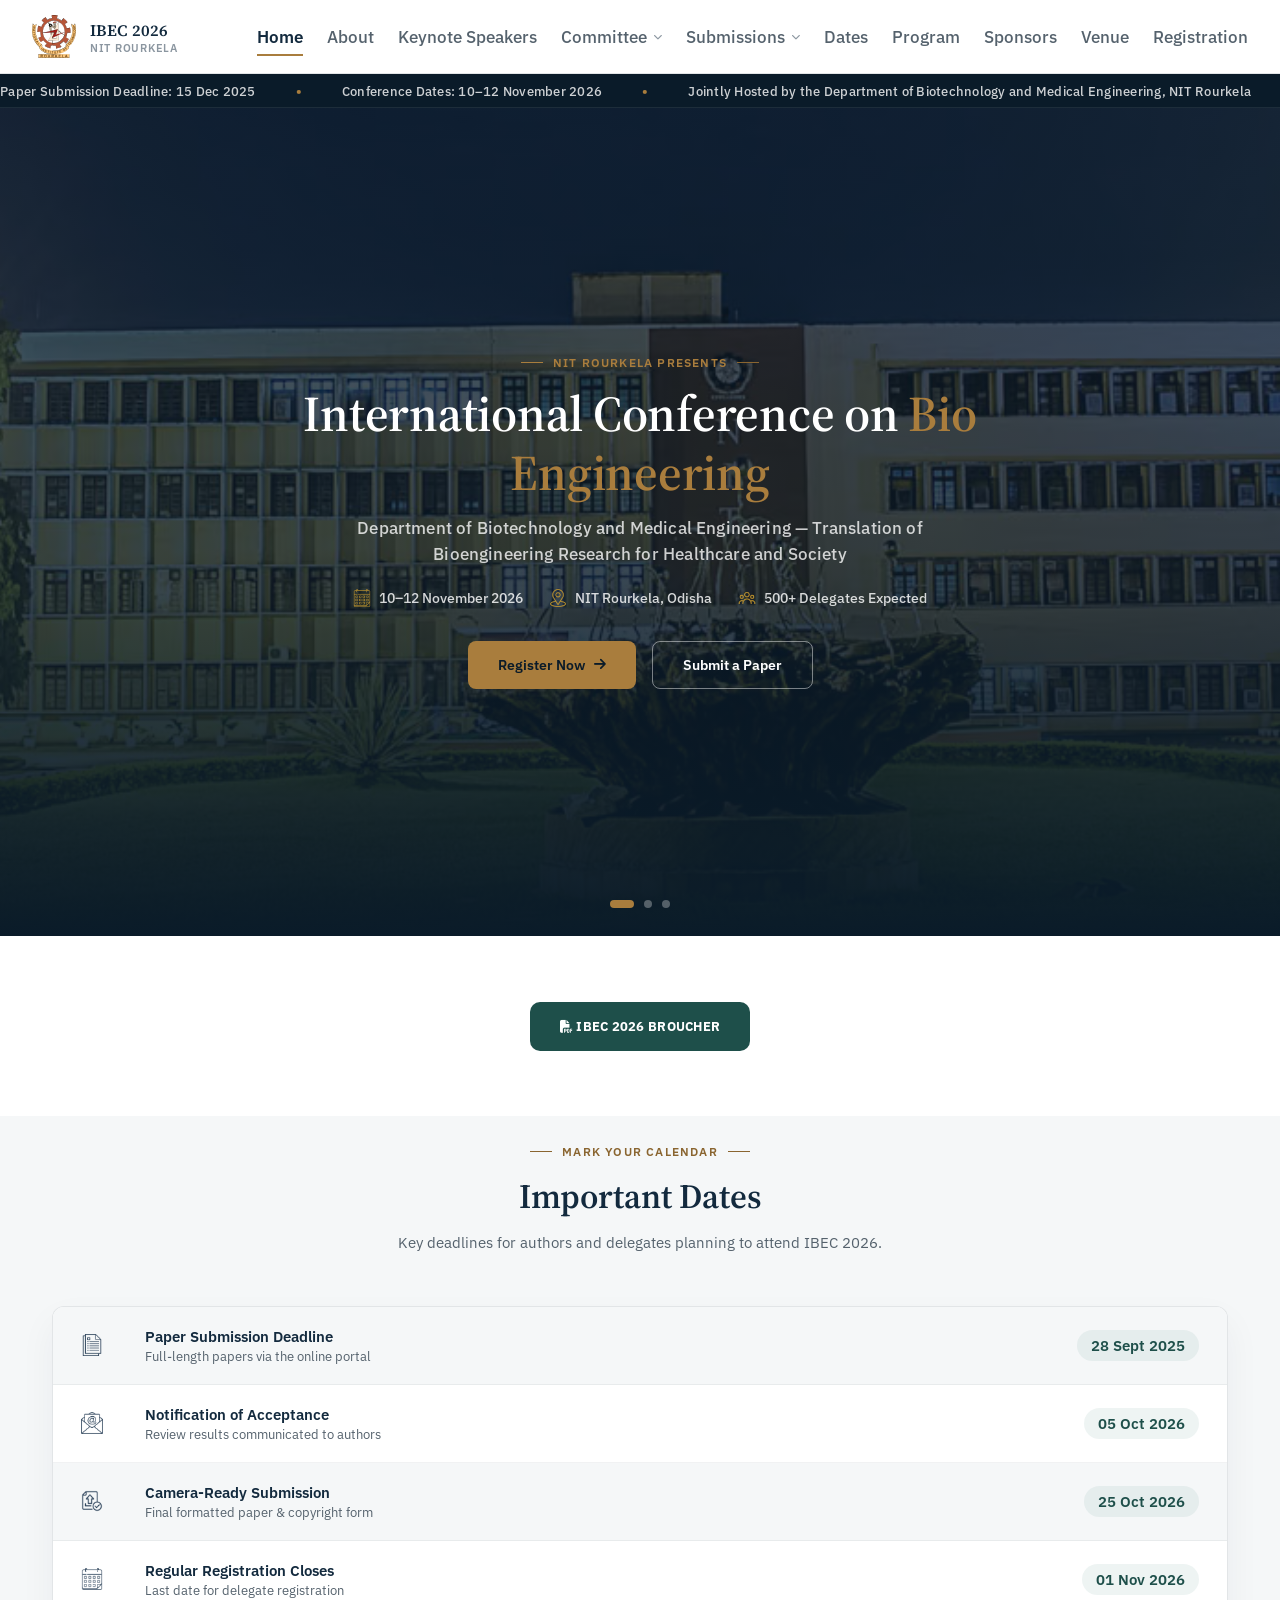
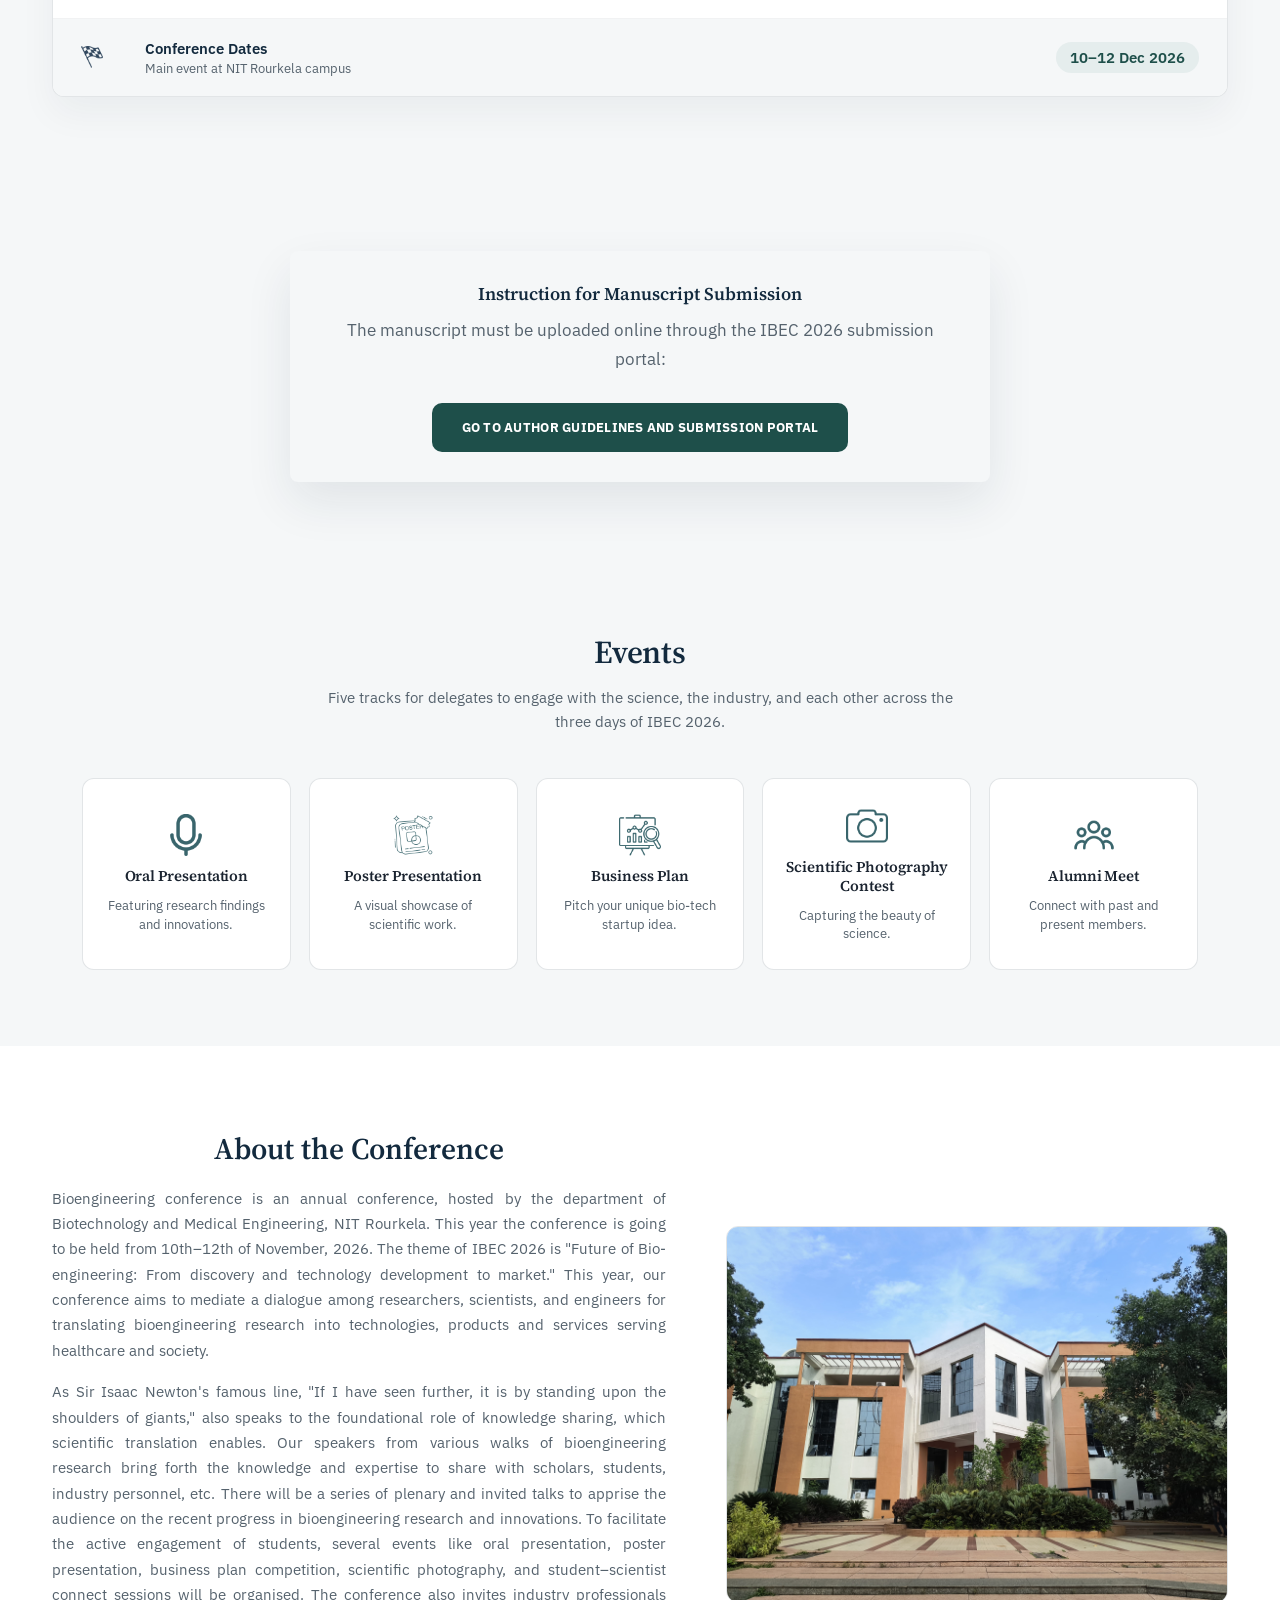
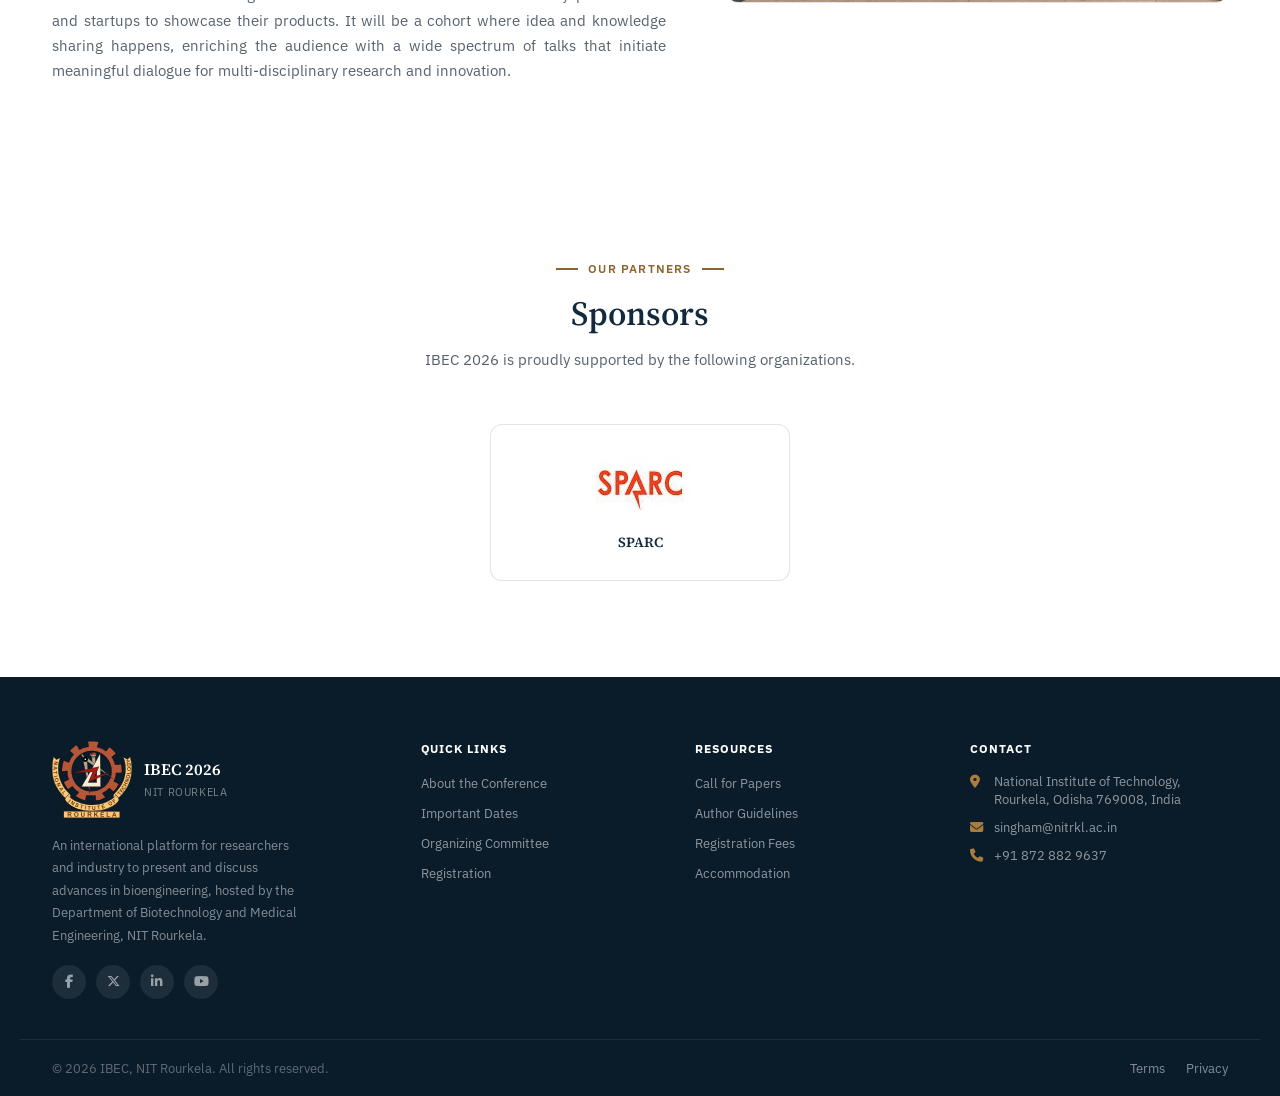
==== index.html @ c7976e74 "hello" ====
<!DOCTYPE html>
<html lang="en">
<head>
<meta charset="UTF-8">
<meta name="viewport" content="width=device-width, initial-scale=1.0">
<title>IBEC 2026 — International Conference on Bioengineering | NIT Rourkela</title>
<link rel="stylesheet" href="https://cdnjs.cloudflare.com/ajax/libs/font-awesome/6.5.1/css/all.min.css">
<link rel="preconnect" href="https://fonts.googleapis.com">
<link rel="preconnect" href="https://fonts.gstatic.com" crossorigin>
<link href="https://fonts.googleapis.com/css2?family=Source+Serif+4:wght@500;600;700&family=IBM+Plex+Sans:wght@400;500;600;700&display=swap" rel="stylesheet">
<link rel="stylesheet" href="style.css">
</head>
<body>

<!-- ============================================================
     HEADER
     ============================================================ -->
<header id="siteHeader">
  <div class="headerRow">
    <a href="#" class="brand">
      <span class="brand-logo">
        <img src="assets/logos/Logo.svg" alt="IBEC 2026">
      </span>
      <span class="brand-text"><b>IBEC 2026</b><span>NIT Rourkela</span></span>
    </a>
    <div class="headerActions">
      <button class="menuButton" id="menuButton" aria-label="Open menu"><i class="fa-solid fa-bars"></i></button>
    </div>
    <ul class="primaryNav">
      <li><a href="./" class="active">Home</a></li>
      <li><a href="about.html">About</a></li>
      <li><a href="keynotes.html">Keynote Speakers</a></li>
      <li class="hasDropdown">
        <a href="#">Committee <i class="fa-solid fa-chevron-down"></i></a>
        <ul class="dropdownMenu">
          <li><a href="comittee.html">Organizing Committee</a></li>
          <li><a href="advisorycommittee.html">Advisory Committee</a></li>
          <li><a href="internationalcommittee.html">International Committee</a></li>
        </ul>
      </li>
      <li class="hasDropdown">
        <a href="#">Submissions <i class="fa-solid fa-chevron-down"></i></a>
        <ul class="dropdownMenu">
          <li><a href="topicsandtracks.html">Call for Papers</a></li>
          <li><a href="author_guidlines.html">Author Guidelines</a></li> 
          <li><a href="registration.html">Submission Portal</a></li>
        </ul>
      </li>
      <li><a href="important_dates.html">Dates</a></li>
      <li><a href="program.html">Program</a></li>
      <li><a href="./#sponsors">Sponsors</a></li>
      <li><a href="venue.html">Venue</a></li>
      <li><a href="registration.html">Registration</a></li>
    </ul>
  </div>
</header>

<!-- ============================================================
     ANNOUNCEMENT TICKER
     ============================================================ -->
<div class="announceBar">
  <div class="announceTrack">
    <span>Paper Submission Deadline: 15 Dec 2025</span><span class="dot">•</span>
    <span>Conference Dates: 10–12 November 2026</span><span class="dot">•</span>
    <span>Jointly Hosted by the Department of Biotechnology and Medical Engineering, NIT Rourkela</span><span class="dot">•</span>
    <span>Paper Submission Deadline: 15 Dec 2025</span><span class="dot">•</span>
    <span>Conference Dates: 10–12 November 2026</span><span class="dot">•</span>
    <span>Jointly Hosted by the Department of Biotechnology and Medical Engineering, NIT Rourkela</span><span class="dot">•</span>
  </div>
</div>

<div class="mobileNav" id="mobileNav">
  <div class="mobileNavBody">
    <button class="closeMobile" id="closeMobile" aria-label="Close menu">✕</button>
    <ul>
      <li><a href="./">Home</a></li>
      <li><a href="about.html">About</a></li>
      <li><a href="keynotes.html">Keynote Speakers</a></li>
      <li class="hasSubmenu">
        <button class="mobileSubToggle">Committee <i class="fa-solid fa-chevron-down"></i></button>
        <ul class="mobileSubmenu">
          <li><a href="comittee.html">Organizing Committee</a></li>
          <li><a href="advisorycommittee.html">Advisory Committee</a></li>
          <li><a href="internationalcommittee.html">International Committee</a></li>
        </ul>
      </li>
      <li class="hasSubmenu">
        <button class="mobileSubToggle">Submissions <i class="fa-solid fa-chevron-down"></i></button>
        <ul class="mobileSubmenu">
          <li><a href="topicsandtracks.html">Call for Papers</a></li>
          <li><a href="author_guidlines.html">Author Guidelines</a></li>
          <li><a href="registration.html">Submission Portal</a></li>
        </ul>
      </li>
      <li><a href="important_dates.html">Dates</a></li>
      <li><a href="program.html">Program</a></li>
      <li><a href="./#sponsors">Sponsors</a></li>
      <li><a href="venue.html">Venue</a></li>
      <li><a href="registration.html">Registration</a></li>
    </ul>
    <a href="registration.html" class="mobileNavCta">Register Now</a>
  </div>
</div>
</div>

<!-- ============================================================
     HERO — carousel background
     ============================================================ -->
<section class="hero" id="home">
  <div class="heroSlides" id="heroSlides">
    <div class="heroSlide isActive" style="background-image:url('assets/banners/home_banner-0.avif')"></div>
    <div class="heroSlide" style="background-image:url('assets/banners/home_banner-2.jpg')"></div>
    <div class="heroSlide" style="background-image:url('assets/banners/home_banner-1.jpg')"></div>
  </div>

  <div class="heroInner">
    <span class="eyebrow">NIT Rourkela Presents</span>

    <h1>International Conference on <em>Bio Engineering</em></h1>
    <h2>Department of Biotechnology and Medical Engineering — Translation of Bioengineering Research for Healthcare and Society</h2>
    <div class="heroMeta">
      <span><img src="assets/icons/calender.png" alt="" class="hero_section_icons">10–12 November 2026</span>
      <span><img src="assets/icons/location.png" alt="" class="hero_section_icons">NIT Rourkela, Odisha</span>
      <span><img src="assets/icons/group.png" alt="" class="hero_section_icons">500+ Delegates Expected</span>
    </div>
    <div class="heroCtas">
      <a href="registration.html" class="heroBtn solid">Register Now <i class="fa-solid fa-arrow-right"></i></a>
      <a href="#dates" class="heroBtn outline">Submit a Paper</a>
    </div>
  </div>

  <div class="heroDots" id="heroDots">
    <button class="heroDot isActive" data-slide="0" aria-label="Slide 1"></button>
    <button class="heroDot" data-slide="1" aria-label="Slide 2"></button>
    <button class="heroDot" data-slide="2" aria-label="Slide 3"></button>
  </div>
</section>
<!-- ============================================================
    BROUCHER
============================================================ -->
<section class="download_drowcher_section">
    <div class="wrap" style="padding: 15px 25px;display: flex;justify-content: center;align-items: center;">
      <a href="assets/downloads/broucher.pdf" target="_blank" class="instructionBtn solid"><i class="fa-solid fa-file-pdf"></i> IBEC 2026 broucher </a>
    </div>

</section>

<!-- ============================================================
     IMPORTANT DATES
     ============================================================ -->
<section class="datesSection" id="dates">
  <div class="wrap">
    <div class="sectionHead">
      <span class="eyebrow" style="justify-content:center;">Mark Your Calendar</span>
      <h2>Important Dates</h2>
      <p>Key deadlines for authors and delegates planning to attend IBEC 2026.</p>
    </div>

    <div class="datesTable">
      <div class="dateRow">
        <img src="assets/icons/document.png" alt="" class="datesection_icons">
        <div class="milestone">Paper Submission Deadline<small>Full-length papers via the online portal</small></div>
        <div class="when">28 Sept 2025</div>
      </div>
      <div class="dateRow">
        <img src="assets/icons/email.png" alt="" class="datesection_icons">
        <div class="milestone">Notification of Acceptance<small>Review results communicated to authors</small></div>
        <div class="when">05 Oct 2026</div>
      </div>
      <div class="dateRow">
        <img src="assets/icons/submission.png" alt="" class="datesection_icons">
        <div class="milestone">Camera-Ready Submission<small>Final formatted paper &amp; copyright form</small></div>
        <div class="when">25 Oct 2026</div>
      </div>
      <div class="dateRow">
        <img src="assets/icons/calender.png" alt="" class="datesection_icons">
        <div class="milestone">Regular Registration Closes<small>Last date for delegate registration</small></div>
        <div class="when">01 Nov 2026</div>
      </div>
      <div class="dateRow">
        <img src="assets/icons/finish-flag.png" alt="" class="datesection_icons">
        <div class="milestone">Conference Dates<small>Main event at NIT Rourkela campus</small></div>
        <div class="when">10–12 Dec 2026</div>
      </div>
    </div>
  </div>
</section>

<!-- ========================
        INSTRUCTIONS
  ======================== -->
<section class="instructionSection">
  <div class="instructionCard">
    <h3>Instruction for Manuscript Submission</h3>
    <p>The manuscript must be uploaded online through the IBEC 2026 submission portal:</p>
    <a href="#" class="instructionBtn">Go to Author Guidelines and Submission Portal</a>
  </div>
</section>




<!-- ========================
        EVENTS
  ======================== -->
<section class="validated" id="events">
  <div class="wrap_support">
    <div class="section-head">
      <h2>Events</h2>
      <p>Five tracks for delegates to engage with the science, the industry, and each other across the three days of IBEC 2026.</p>
    </div>

    <div class="logo-row">
        <div class="logo-box">
            <img src="assets/icons/music.png" alt="">
            <h3>Oral Presentation</h3>
            <p>Featuring research findings and innovations.</p>
        </div>
        <div class="logo-box">
            <img src="assets/icons/poster-design.png" alt="">
            <h3>Poster Presentation</h3>
            <p>A visual showcase of scientific work.</p>
        </div>
        <div class="logo-box">
            <img src="assets/icons/analysis.png" alt="">
            <h3>Business Plan</h3>
            <p>Pitch your unique bio-tech startup idea.</p>
        </div>
        <div class="logo-box">
            <img src="assets/icons/camera.png" alt="">
            <h3>Scientific Photography Contest</h3>
            <p>Capturing the beauty of science.</p>
        </div>
        <div class="logo-box">
            <img src="assets/icons/group.png" alt="">
            <h3>Alumni Meet</h3>
            <p>Connect with past and present members.</p>
        </div>
    </div>
  </div>
</section>


<!-- ============================================================
     ABOUT
     ============================================================ -->
<section class="aboutSection">

    <div class="wrap aboutGrid">
        <div class="aboutText">
      <h2 style="text-align: center;">About the Conference</h2>
        <p>Bioengineering conference is an annual conference, hosted by the department of
            Biotechnology and Medical Engineering, NIT Rourkela. This year the conference is going
            to be held from 10th–12th of November, 2026. The theme of IBEC 2026 is "Future of Bio-engineering: From discovery and technology development to market." This year, our conference
            aims to mediate a dialogue among researchers, scientists, and engineers for translating
            bioengineering research into technologies, products and services serving healthcare
            and society.</p>
        <p>
            As Sir Isaac Newton's famous line, "If I have seen further, it is by standing upon
            the shoulders of giants," also speaks to the foundational role of knowledge sharing,
            which scientific translation enables. Our speakers from various walks of bioengineering
            research bring forth the knowledge and expertise to share with scholars, students, industry
            personnel, etc. There will be a series of plenary and invited talks to apprise the audience on the recent
            progress in bioengineering research and innovations. To facilitate the active engagement of students,
            several events like oral presentation, poster presentation, business plan competition,
            scientific photography, and student–scientist connect sessions will be organised. The conference also invites
             industry professionals and startups to showcase their products. It will be a cohort where idea and knowledge
              sharing happens, enriching the audience with a wide spectrum of talks that initiate meaningful dialogue for
              multi-disciplinary research and innovation.
        </p>
    </div>
        <img src="assets/banners/about-2.jpg" alt="">
    </div>

    
</section>

<!-- ============================================================
     SPONSORS
     ============================================================ -->

<section class="sponsorsSection" id="sponsors">
  <div class="wrap">
    <div class="sectionHead">
      <span class="eyebrow" style="justify-content:center;">Our Partners</span>
      <h2>Sponsors</h2>
      <p>IBEC 2026 is proudly supported by the following organizations.</p>
    </div>

    <div class="sponsorsGrid">
      <div class="sponsorCard">
        <div class="sponsorLogo"><img src="assets/icons/sponsor.jpg" alt="Sponsor 1"></div>
        <b>SPARC</b>
      </div>
    </div>
  </div>
</section>



<!-- ============================================================
     TEAM — speakers
     ============================================================ -->
<!-- <section class="teamSection" id="committee">
  <div class="wrap">
    <div class="sectionHead">
      <h2>Speakers</h2>
      <p>Plenary Speakers</p>
    </div>

    <div class="patronGrid">
      <div class="support-card">
        <div class="support-photo">
          <img src="assets/speakers/Kaushik.jpg" alt="Prof. Kaushik Chatterjee">
        </div>
        <h3>Prof. Kaushik Chatterjee</h3>
        <p>IISc Bangalore</p>
      </div>
      <div class="support-card">
        <div class="support-photo">
          <img src="assets/speakers/JKT_2.jpg" alt="Prof. Jitendra Thakur">
        </div>
         <h3>Prof. Jitendra Thakur</h3>
        <p>ICGEB New Delhi</p>
      </div>
    </div>

    <h2 style="padding: 30px 0px;text-align: center;font-family: var(--font-display);font-weight:600;font-size:28px;color:var(--navy);">Invited Speakers</h2>
    <div class="convenerGrid">
      <div class="convenerCard">
        <img class="photo" src="assets/speakers/Rodriguez.jpeg" alt="Prof Rodriguez Manzano">
        <b>Prof Rodriguez Manzano</b>
        <div class="role">Imperial College, London</div>
      </div>
      <div class="convenerCard">
        <img class="photo" src="assets/speakers/Prashant.jpeg" alt="Prof. Prashant Agarwal">
        <b>Prof. Prashant Agarwal</b>
        <div class="role">Northumbria University, UK</div>
      </div>
      <div class="convenerCard">
        <img class="photo" src="assets/speakers/simonCork.webp" alt="Prof Simon C Cork">
        <b>Prof Simon C Cork</b>
        <div class="role">Organizing Secretary</div>
      </div>
      <div class="convenerCard">
        <img class="photo" src="assets/speakers/Sriparna.jpeg" alt="Prof Sriparna Chatterjee">
        <b>Prof Sriparna Chatterjee</b>
        <div class="role">IMMT, Bhubaneswar</div>
      </div>
      <div class="convenerCard">
        <img class="photo" src="assets/speakers/abhilash.webp" alt="Prof. Abhilash Patel">
        <b>Prof. Abhilash Patel</b>
        <div class="role">IIT Kanpur</div>
      </div>
      <div class="convenerCard">
        <img class="photo" src="assets/speakers/rizvi.jpg" alt="Prof. Suhail Rizvi">
        <b>Prof. Suhail Rizvi</b>
        <div class="role">Organizing Secretary</div>
      </div>
      <div class="convenerCard">
        <img class="photo" src="assets/speakers/chainmaya.jpeg" alt="Prof. Chinmay Mahapatra">
        <b>Prof. Chinmay Mahapatra</b>
        <div class="role">NIT Raipur</div>
      </div>
      <div class="convenerCard">
        <img class="photo" src="assets/speakers/AvinashEranki.jpg" alt="Prof. Avinash Eranki">
        <b>Prof. Avinash Eranki</b>
        <div class="role">IIT Hyderabad</div>
      </div>
      <div class="convenerCard">
        <img class="photo" src="assets/speakers/Kaushik.jpeg" alt="Prof. Indresh Yadav">
        <b>Prof. Indresh Yadav</b>
        <div class="role">IIT Bhubaneswar</div>
      </div>
    </div>
  </div>
</section> -->

<!-- ============================================================
     FOOTER
     ============================================================ -->
<footer id="contact">
  <div class="footerTop">

    <div class="footerCol">
      <div class="footerBrand">
        <img src="assets/logos/Logo.svg" alt="NIT Rourkela Logo" style="width: 80px;">
        <div><b>IBEC 2026</b><span>NIT Rourkela</span></div>
      </div>
      <p>An international platform for researchers and industry to present and discuss advances in bioengineering, hosted by the Department of Biotechnology and Medical Engineering, NIT Rourkela.</p>
      <div class="footerSocials">
        <a href="#" aria-label="Facebook"><i class="fa-brands fa-facebook-f"></i></a>
        <a href="#" aria-label="Twitter"><i class="fa-brands fa-x-twitter"></i></a>
        <a href="#" aria-label="LinkedIn"><i class="fa-brands fa-linkedin-in"></i></a>
        <a href="#" aria-label="YouTube"><i class="fa-brands fa-youtube"></i></a>
      </div>
    </div>

    <div class="footerCol">
      <h4>Quick Links</h4>
      <ul>
        <li><a href="about.html">About the Conference</a></li>
        <li><a href="important_dates.html">Important Dates</a></li>
        <li><a href="comittee.html">Organizing Committee</a></li>
        <li><a href="registration.html">Registration</a></li>
      </ul>
    </div>

    <div class="footerCol">
      <h4>Resources</h4>
      <ul>
        <li><a href="topicsandtracks.html">Call for Papers</a></li>
        <li><a href="author_guidlines.html">Author Guidelines</a></li>
        <li><a href="registration.html">Registration Fees</a></li>
        <li><a href="accomodation.html">Accommodation</a></li>
      </ul>
    </div>

    <div class="footerCol">
      <h4>Contact</h4>
      <ul class="footerContact">
        <li><i class="fa-solid fa-location-dot"></i> National Institute of Technology, Rourkela, Odisha 769008, India</li>
        <li><i class="fa-solid fa-envelope"></i> singham@nitrkl.ac.in</li>
        <li><i class="fa-solid fa-phone"></i> +91 872 882 9637</li>
      </ul>
    </div>

  </div>

  <div class="footerBottom">
    <span>© 2026 IBEC, NIT Rourkela. All rights reserved.</span>
    <div>
      <a href="#">Terms</a>
      <a href="#">Privacy</a>
    </div>
  </div>
</footer>

<script>
    // ---- sticky header shadow on scroll ----
  const siteHeader = document.getElementById('siteHeader');
  window.addEventListener('scroll', () => {
    siteHeader.style.boxShadow = window.scrollY > 40 ? '0 6px 22px rgba(8,21,39,0.08)' : 'none';
  });

  // ---- mobile menu ----
  document.getElementById('menuButton').addEventListener('click', () => {
    document.getElementById('mobileNav').classList.add('isOpen');
  });
  document.getElementById('closeMobile').addEventListener('click', () => {
    document.getElementById('mobileNav').classList.remove('isOpen');
  });
  document.querySelectorAll('.mobileNav a').forEach(a => {
    a.addEventListener('click', () => document.getElementById('mobileNav').classList.remove('isOpen'));
  });

  // ---- mobile accordion submenus ----
  document.querySelectorAll('.mobileSubToggle').forEach(btn => {
    btn.addEventListener('click', () => {
      btn.parentElement.classList.toggle('isOpen');
    });
  });

  // ---- hero carousel (auto-advance + manual dots) ----
  const slides = document.querySelectorAll('.heroSlide');
  const dots = document.querySelectorAll('.heroDot');
  let current = 0;
  let timer;

  function goToSlide(index) {
    slides[current].classList.remove('isActive');
    dots[current].classList.remove('isActive');
    current = index;
    slides[current].classList.add('isActive');
    dots[current].classList.add('isActive');
  }

  function nextSlide() { goToSlide((current + 1) % slides.length); }

  function startAutoplay() {
    timer = setInterval(nextSlide, 5000);
  }
  function resetAutoplay() {
    clearInterval(timer);
    startAutoplay();
  }

  dots.forEach((dot, i) => {
    dot.addEventListener('click', () => {
      goToSlide(i);
      resetAutoplay();
    });
  });

  startAutoplay();
</script>

</body>
</html>
---- style.css ----
:root {
    /* ---- Core palette: deep academic navy + a clinical teal (bioengineering)
       and a muted bronze for emphasis. Cool neutral surfaces, not warm cream. ---- */
    --navy: #132A3E;
    --navy-deep: #0A1B29;
    --teal: #2C6E67;
    --teal-deep: #1E4F4A;
    --bronze: #A97D3D;
    --bronze-deep: #8A6530;
    --paper: #FFFFFF;
    --mist: #F5F7F8;
    --ink: #1B2430;
    --ink-soft: #55626D;
    --ink-faint: #8B96A0;
    --line: rgba(19,42,61,0.12);
    --line-soft: rgba(19,42,61,0.06);
    --radius: 12px;
    --font-display: "Source Serif 4", Georgia, serif;
    --font-body: "IBM Plex Sans", -apple-system, BlinkMacSystemFont, sans-serif;
  }
  * { margin: 0; padding: 0; box-sizing: border-box; }
  html, body { margin: 0; padding: 0; width: 100%; overflow-x: hidden; scroll-behavior: smooth; }
  body { padding-top: 108px; }
  body { font-family: var(--font-body); background: var(--mist); color: var(--ink); }
  a { text-decoration: none; color: inherit; }
  ul { list-style: none; }
  img, svg { display: block; max-width: 100%; }
  button { font-family: inherit; cursor: pointer; }

  .wrap { max-width: 1240px; margin: 0 auto; padding: 0 32px; }

  .eyebrow {
    display: inline-flex; align-items: center; gap: 10px;
    font-size: 12px; font-weight: 600;
    letter-spacing: 0.1em; text-transform: uppercase;
    color: var(--bronze-deep);
    margin-bottom: 14px;
  }
  .eyebrow::before { content: ""; width: 22px; height: 1.5px; background: var(--bronze-deep); }
  .eyebrow::after { content: ""; width: 22px; height: 1.5px; background: var(--bronze-deep); }

  .sectionHead { text-align: center; max-width: 620px; margin: 0 auto 52px; }
  .sectionHead h2 {
    font-family: var(--font-display);
    font-weight: 600;
    font-size: 34px;
    color: var(--navy);
    margin-bottom: 12px;
  }
  .sectionHead p { font-size: 14.5px; color: var(--ink-soft); line-height: 1.6; }

  /* ============================================================
     ANNOUNCEMENT TICKER
     ============================================================ */
  .announceBar {
    background: var(--navy-deep);
    overflow: hidden;
    white-space: nowrap;
    border-bottom: 1px solid rgba(255,255,255,0.08);
    position: fixed; top: 74px; left: 0; right: 0; width: 100%;
    height: 34px;
    display: flex; align-items: center;
    z-index: 205;
  }
  .announceTrack {
    display: inline-flex;
    align-items: center;
    gap: 40px;
    padding: 0;
    width: max-content;
    animation: ticker-scroll 26s linear infinite;
  }
  .announceBar:hover .announceTrack { animation-play-state: paused; }
  .announceTrack span {
    font-size: 12.5px;
    font-weight: 500;
    letter-spacing: 0.02em;
    color: rgba(255,255,255,0.8);
  }
  .announceTrack span.dot { color: var(--bronze); font-weight: 700; }
  @keyframes ticker-scroll { from { transform: translateX(0); } to { transform: translateX(-50%); } }

  /* ============================================================
     HEADER
     ============================================================ */
  #siteHeader {
    background: rgba(255, 255, 255, 0.96);
    backdrop-filter: blur(12px);
    border-bottom: 1px solid var(--line);
    position: fixed; top: 0; left: 0; right: 0; width: 100%;
    height: 74px;
    z-index: 210;
  }
  .headerRow {
    max-width: 100%; margin: 0 auto; padding: 0 32px;
    height: 100%;
    display: flex; align-items: center; justify-content: space-between; gap: 20px;
  }
  .brand { display: flex; align-items: center; gap: 14px; }
  .brand-logo { display: flex; align-items: center; gap: 10px; }
  .brand-logo img {
    width: 44px; height: 44px;
    object-fit: contain;
  }
  .brand-logo .institute-emblem {
    width: 44px; height: 44px;
    padding-right: 10px;
    border-right: 1px solid var(--line);
  }
  .brand-text b { display: block; font-family: var(--font-display); font-size: 16px; font-weight: 600; color: var(--navy); letter-spacing: 0.01em; }
  .brand-text span { display: block; font-size: 10.5px; color: var(--ink-faint); text-transform: uppercase; letter-spacing: 0.07em; font-weight: 600; }

  .primaryNav { display: flex; align-items: center; gap: 24px; }
  .primaryNav > li { position: relative; }
  .primaryNav a {
    display: inline-flex; align-items: center; gap: 6px;
    font-size: 16.5px; font-weight: 500; color: var(--ink-soft);
    position: relative; padding: 10px 0;
    transition: color 0.15s ease;
  }
  .primaryNav a:hover { color: var(--navy); }
  .primaryNav .active { color: var(--navy); font-weight: 600; }
  .primaryNav .active::after {
    content: ""; position: absolute; bottom: 2px; left: 0; right: 0;
    height: 2px; background: var(--bronze);
  }
  .primaryNav a i { font-size: 9px; color: var(--ink-faint); transition: transform 0.15s ease; }
  .primaryNav .hasDropdown:hover > a i { transform: rotate(180deg); color: var(--bronze); }

  /* desktop dropdown panel */
  .dropdownMenu {
    position: absolute; top: 100%; left: -16px;
    min-width: 220px;
    background: var(--paper);
    border: 1px solid var(--line);
    border-radius: 10px;
    box-shadow: 0 18px 40px rgba(19,42,61,0.12);
    padding: 8px;
    opacity: 0; visibility: hidden; transform: translateY(6px);
    transition: opacity 0.15s ease, transform 0.15s ease, visibility 0.15s;
    z-index: 50;
  }
  .hasDropdown:hover .dropdownMenu {
    opacity: 1; visibility: visible; transform: translateY(0);
  }
  .dropdownMenu li { list-style: none; }
  .dropdownMenu a {
    display: block; width: 100%;
    padding: 9px 12px; border-radius: 6px;
    font-size: 13px; font-weight: 500; color: var(--ink-soft);
    white-space: nowrap;
  }
  .dropdownMenu a:hover { background: var(--mist); color: var(--navy); }

  .headerActions { display: flex; align-items: center; gap: 16px; }
  .ctaBtn {
    display: inline-flex; align-items: center; gap: 8px;
    background: var(--navy); color: #fff;
    font-size: 13px; font-weight: 600;
    padding: 11px 22px; border-radius: 8px;
    transition: background 0.2s, transform 0.2s;
  }
  .ctaBtn:hover { background: var(--navy-deep); transform: translateY(-1px); }
  .menuButton { display: none; background: none; border: none; font-size: 20px; color: var(--navy); }

  /* ============================================================
     HERO — carousel background + overlay text
     ============================================================ */
  .hero { position: relative; height: 92vh; min-height: 560px; overflow: hidden; color: #fff; }

  .heroSlides { position: absolute; inset: 0; }
  .heroSlide {
    position: absolute; inset: 0;
    background-size: cover; background-position: center;
    opacity: 0; transition: opacity 1.4s ease;
  }
  .heroSlide.isActive { opacity: 1; }
  .heroSlide::after {
    content: "";
    position: absolute; inset: 0;
    background:
      linear-gradient(180deg, rgba(10,27,41,0.72) 0%, rgba(10,27,41,0.8) 55%, var(--navy-deep) 100%);
  }

  .heroInner {
    position: relative; z-index: 2;
    height: 100%;
    display: flex; flex-direction: column; align-items: center; justify-content: center;
    text-align: center; padding: 0 24px;
  }
  .heroInner .eyebrow { color: var(--bronze); justify-content: center; }
  .heroInner .eyebrow::before { background: var(--bronze); }
  .heroInner h2 {
    font-family: var(--font-body);
    font-weight: 500;
    font-size: 17px;
    line-height: 1.5;
    max-width: 640px;
    color: rgba(255,255,255,0.78);
    margin-bottom: 22px;
    letter-spacing: 0.01em;
  }
  .heroInner h1 {
    font-family: var(--font-display);
    font-weight: 600;
    font-size: 50px;
    line-height: 1.18;
    max-width: 820px;
    margin-bottom: 14px;
    letter-spacing: -0.005em;
  }
  .hero_section_icons{
    height: 18px;
    opacity: 0.85;
  }
  .heroInner h1 em { font-style: normal; color: var(--bronze); }
  .heroInner .heroMeta {
    display: flex; align-items: center; justify-content: center; gap: 26px;
    flex-wrap: wrap;
    font-size: 13.5px; font-weight: 500; color: rgba(255,255,255,0.82);
    margin-bottom: 34px;
  }
  .heroInner .heroMeta span { display: inline-flex; align-items: center; gap: 8px; }
  .heroInner .heroMeta i { color: var(--bronze); }

  .heroCtas { display: flex; gap: 16px; flex-wrap: wrap; justify-content: center; }
  .heroBtn {
    display: inline-flex; align-items: center; gap: 9px;
    padding: 14px 30px; border-radius: 8px;
    font-size: 13.5px; font-weight: 600;
    transition: transform 0.2s, background 0.2s, border-color 0.2s;
  }
  .heroBtn.solid { background: var(--bronze); color: var(--navy-deep); }
  .heroBtn.solid:hover { background: #BC8E4E; transform: translateY(-2px); }
  .heroBtn.outline { border: 1.5px solid rgba(255,255,255,0.45); color: #fff; }
  .heroBtn.outline:hover { border-color: #fff; background: rgba(255,255,255,0.08); transform: translateY(-2px); }

  .heroDots {
    position: absolute; bottom: 28px; left: 50%; transform: translateX(-50%);
    z-index: 3; display: flex; gap: 10px;
  }
  .heroDot {
    width: 8px; height: 8px; border-radius: 50%;
    background: rgba(255,255,255,0.3);
    border: none; padding: 0;
    transition: background 0.2s, width 0.25s;
  }
  .heroDot.isActive { background: var(--bronze); width: 24px; border-radius: 5px; }

  /* ============================================================
     ABOUT
     ============================================================ */
  .aboutSection { padding: 84px 0 70px; background: var(--paper); }
  .aboutGrid { display: grid; grid-template-columns: 1.1fr 0.9fr; gap: 60px; align-items: center; }
  .aboutGrid img { border-radius: var(--radius); border: 1px solid var(--line); }
  .aboutText h2 {
    font-family: var(--font-display); font-weight: 600; font-size: 30px;
    color: var(--navy); margin-bottom: 18px; line-height: 1.25;
  }
  .aboutText p { font-size: 14.5px; line-height: 1.75; color: var(--ink-soft); margin-bottom: 16px; text-align: justify;}

  /* ============================================================
     MARQUEE — supporting institutions
     ============================================================ */
  .marqueeSection { padding: 40px 0 84px; background: var(--paper); }
  .marqueeLabel { text-align: center; font-size: 12px; font-weight: 600; letter-spacing: 0.1em; text-transform: uppercase; color: var(--ink-faint); margin-bottom: 22px; }
  .marquee {
    position: relative; width: 100%; overflow: hidden; padding: 20px 0;
    background: var(--mist); border-top: 1px solid var(--line-soft); border-bottom: 1px solid var(--line-soft);
    -webkit-mask-image: linear-gradient(to right, transparent 0%, black 6%, black 94%, transparent 100%);
    mask-image: linear-gradient(to right, transparent 0%, black 6%, black 94%, transparent 100%);
  }
  .marqueeTrack { display: flex; align-items: center; gap: 60px; width: max-content; animation: marquee-scroll 30s linear infinite; }
  .marquee:hover .marqueeTrack { animation-play-state: paused; }
  @keyframes marquee-scroll { from { transform: translateX(0); } to { transform: translateX(-50%); } }
  .marqueeTrack img { height: 38px; width: auto; max-width: 130px; object-fit: contain; filter: grayscale(100%); opacity: 0.55; transition: opacity 0.2s, filter 0.2s; }
  .marqueeTrack img:hover { filter: grayscale(0%); opacity: 1; }

  /* ============================================================
     IMPORTANT DATES
     ============================================================ */
  .datesSection { padding: 20px 0 90px; background: var(--mist); }
  .datesTable {
    background: var(--paper); border: 1px solid var(--line); border-radius: var(--radius);
    overflow: hidden; box-shadow: 0 16px 36px rgba(19,42,61,0.05);
  }
  .dateRow {
    display: grid; grid-template-columns: 44px 1fr auto;
    align-items: center; gap: 20px;
    padding: 20px 28px;
    border-bottom: 1px solid var(--line-soft);
  }
  .dateRow:last-child { border-bottom: none; }
  .dateRow:nth-child(odd) { background: var(--mist); }
  .datesection_icons {
    width: 22px; height: 22px;
    filter: brightness(0) saturate(100%) invert(14%) sepia(28%) saturate(1200%) hue-rotate(170deg);
    opacity: 0.85;
  }
  .dateRow .milestone { font-size: 15px; font-weight: 600; color: var(--navy); }
  .dateRow .milestone small { display: block; font-size: 12.5px; font-weight: 400; color: var(--ink-soft); margin-top: 2px; }
  .dateRow .when {
    font-weight: 600; font-size: 14.5px; color: var(--teal-deep);
    white-space: nowrap;
    background: rgba(44,110,103,0.08);
    padding: 6px 14px;
    border-radius: 999px;
  }

  /* ============================================================
     TEAM / SPEAKERS
     ============================================================ */
  .teamSection { padding: 20px 0 96px; background: var(--paper); }

  .patronGrid { display: flex;
    max-width: 800px;
    justify-content: space-around;
    margin: 0 auto;
    flex-wrap: wrap;
    gap: 24px;
  }

  .support-card {
    background: var(--paper);
    border: 1px solid var(--line);
    border-radius: var(--radius);
    padding: 34px 28px 28px;
    max-width: 300px;
    text-align: center;
    transition: box-shadow 0.25s ease, transform 0.25s ease, border-color 0.25s ease;
  }
  .support-card:hover {
    box-shadow: 0 20px 40px rgba(19,42,61,0.1);
    transform: translateY(-5px);
    border-color: rgba(44,110,103,0.3);
  }

  .support-card h3 {
    font-family: var(--font-display);
    font-size: 18px;
    font-weight: 600;
    color: var(--ink);
    margin-top: 14px;
  }
  .support-card > p {
    font-size: 13.5px;
    line-height: 1.55;
    color: var(--teal-deep);
    font-weight: 600;
    margin-top: 6px;
    min-height: 20px;
  }

  .support-photo {
    position: relative;
    border-radius: 10px;
    overflow: hidden;
    aspect-ratio: 4 / 4;
    background: var(--mist);
  }
  .support-photo img {
    width: 100%; height: 100%; object-fit: cover;
    transition: transform 0.4s ease;
  }
  .support-card:hover .support-photo img { transform: scale(1.05); }

  @media (max-width: 620px) {
    .support { padding: 60px 0 70px; }
    .support-head h2 { font-size: 27px; }
    .support-head { margin-bottom: 40px; }
    .support-card { padding: 28px 22px 24px; }
  }

  .convenerGrid { display: grid; grid-template-columns: repeat(3, 1fr); gap: 22px; margin-bottom: 56px; }
  .convenerCard {
    background: var(--paper); border: 1px solid var(--line); border-radius: var(--radius);
    padding: 26px; text-align: center;
    box-shadow: 0 12px 28px rgba(19,42,61,0.04);
    transition: transform 0.2s ease, box-shadow 0.2s ease;
  }
  .convenerCard:hover { transform: translateY(-5px); box-shadow: 0 20px 40px rgba(19,42,61,0.09); }
  .convenerCard .photo { width: 148px; height: 148px; border-radius: 50%; object-fit: cover; margin: 0 auto 14px; border: 3px solid var(--mist); box-shadow: 0 0 0 1px var(--line); }
  .convenerCard b { display: block; font-family: var(--font-display); font-size: 15px; font-weight: 600; color: var(--navy); margin-bottom: 3px; }
  .convenerCard .role { font-size: 12px; font-weight: 600; color: var(--teal-deep); margin-bottom: 10px; }
  .convenerCard .socials { display: flex; gap: 8px; justify-content: center; }
  .convenerCard .socials a {
    width: 26px; height: 26px; border-radius: 50%;
    background: var(--mist); color: var(--ink-soft);
    display: flex; align-items: center; justify-content: center; font-size: 11px;
    transition: background 0.15s, color 0.15s;
  }
  .convenerCard .socials a:hover { background: var(--navy); color: #fff; }

  .committeeGrid { display: grid; grid-template-columns: repeat(4, 1fr); gap: 16px; }
  .committeeCard {
    display: flex; align-items: center; gap: 12px;
    background: var(--paper); border: 1px solid var(--line-soft); border-radius: 10px;
    padding: 14px;
    transition: border-color 0.15s, box-shadow 0.15s;
  }
  .committeeCard:hover { border-color: var(--line); box-shadow: 0 8px 18px rgba(19,42,61,0.06); }
  .committeeCard .photo { width: 46px; height: 46px; border-radius: 50%; object-fit: cover; flex-shrink: 0; }
  .committeeCard b { display: block; font-size: 13px; font-weight: 600; color: var(--navy); line-height: 1.3; }
  .committeeCard .role { font-size: 11px; color: var(--ink-soft); }

  /* ============================================================
     EVENTS
     ============================================================ */
  .section-head { text-align: center; max-width: 640px; margin: 0 auto 44px; }
  .section-head h2 {
    font-family: var(--font-display);
    font-weight: 600;
    font-size: 32px;
    color: var(--navy);
    letter-spacing: -0.01em;
    margin-bottom: 12px;
  }
  .section-head p {
    font-size: 14.5px;
    line-height: 1.65;
    color: var(--ink-soft);
  }
  .logo-row {
    display: grid;
    grid-template-columns: repeat(5, 1fr);
    gap: 18px;
  }
  .logo-box {
    background: var(--paper);
    border: 1px solid var(--line);
    border-radius: var(--radius);
    display: flex;
    flex-direction: column;
    gap: 10px;
    align-items: center;
    justify-content: center;
    padding: 26px 20px;
    transition: border-color 0.2s ease, box-shadow 0.2s ease, transform 0.2s ease;
  }
  .logo-box img {
    filter: brightness(0) saturate(100%) invert(24%) sepia(24%) saturate(1000%) hue-rotate(140deg);
    opacity: 0.85;
  }
  .logo-box h3 {
    font-family: var(--font-display);
    font-weight: 600;
    font-size: 15px;
    color: var(--ink);
    letter-spacing: -0.005em;
    line-height: 1.3;
    text-align: center;
  }
  .logo-box p {
    font-size: 12.5px;
    line-height: 1.5;
    color: var(--ink-soft);
    text-align: center;
  }
  .logo-box img {
    max-height: 42px;
    max-width: 100%;
    object-fit: contain;
  }
  .logo-box:hover {
    border-color: rgba(44,110,103,0.3);
    box-shadow: 0 10px 24px rgba(19,42,61,0.08);
    transform: translateY(-3px);
  }

  .wrap_support { max-width: 1180px; margin: 0 auto; padding: 0 32px; }
  .validated { padding: 84px 0 76px; background: var(--mist); }

  /* ============================================================
     FOOTER
     ============================================================ */
  footer { background: var(--navy-deep); color: rgba(255,255,255,0.65); }
  .footerTop { max-width: 1240px; margin: 0 auto; padding: 64px 32px 40px; display: grid; grid-template-columns: 1.4fr 1fr 1fr 1.1fr; gap: 40px; border-bottom: 1px solid rgba(255,255,255,0.08); }
  .footerBrand { display: flex; align-items: center; gap: 12px; margin-bottom: 16px; }
  .footerBrand .brand-emblem { background: var(--bronze); color: var(--navy-deep); width: 38px; height: 38px; border-radius: 8px; display: flex; align-items: center; justify-content: center; font-weight: 700; font-family: var(--font-display); }
  .footerBrand b { display: block; color: #fff; font-family: var(--font-display); font-size: 16px; font-weight: 600; }
  .footerBrand span { font-size: 10.5px; color: rgba(255,255,255,0.45); text-transform: uppercase; letter-spacing: 0.06em; }
  .footerCol p, .footerColText { font-size: 13.3px; line-height: 1.7; color: rgba(255,255,255,0.5); max-width: 260px; }
  .footerSocials { display: flex; gap: 10px; margin-top: 18px; }
  .footerSocials a { width: 34px; height: 34px; border-radius: 50%; background: rgba(255,255,255,0.08); display: flex; align-items: center; justify-content: center; color: rgba(255,255,255,0.65); font-size: 13px; transition: background 0.2s, color 0.2s; }
  .footerSocials a:hover { background: var(--bronze); color: var(--navy-deep); }

  .footerCol h4 { font-size: 12px; font-weight: 700; letter-spacing: 0.08em; text-transform: uppercase; color: #fff; margin-bottom: 16px; }
  .footerCol ul li { margin-bottom: 10px; }
  .footerCol a { font-size: 13.3px; color: rgba(255,255,255,0.55); transition: color 0.15s; }
  .footerCol a:hover { color: #fff; }
  .footerContact li { display: flex; gap: 10px; margin-bottom: 14px; font-size: 13.3px; color: rgba(255,255,255,0.55); }
  .footerContact i { color: var(--bronze); margin-top: 3px; flex-shrink: 0; width: 14px; }

  .footerBottom { max-width: 1240px; margin: 0 auto; padding: 20px 32px; display: flex; justify-content: space-between; align-items: center; flex-wrap: wrap; gap: 12px; font-size: 12.5px; color: rgba(255,255,255,0.35); }
  .footerBottom a { color: rgba(255,255,255,0.5); margin-left: 18px; }
  .footerBottom a:hover { color: #fff; }

  /* ============================================================
     MOBILE NAV
     ============================================================ */
  .mobileNav { display: none; position: fixed; inset: 0; background: var(--navy-deep); z-index: 999; transform: translateX(100%); transition: transform 0.35s cubic-bezier(0.4,0,0.2,1); overflow-y: auto; }
  .mobileNav.isOpen { transform: translateX(0); }
  .mobileNavBody { padding: 26px 28px 44px; }
  .closeMobile { background: none; border: none; color: #fff; font-size: 24px; float: right; margin-bottom: 40px; }
  .mobileNav ul { clear: both; }
  .mobileNav > .mobileNavBody > ul > li { border-bottom: 1px solid rgba(255,255,255,0.1); }
  .mobileNav a { display: block; padding: 15px 2px; color: rgba(255,255,255,0.88); font-size: 15.5px; font-weight: 500; }
  .mobileNavCta { display: inline-block; margin-top: 24px; padding: 12px 22px; background: var(--bronze); color: var(--navy-deep); border-radius: 8px; font-weight: 700; font-size: 14px; }

  /* mobile accordion submenus */
  .mobileSubToggle {
    display: flex; align-items: center; justify-content: space-between; width: 100%;
    background: none; border: none; text-align: left;
    padding: 15px 2px; color: rgba(255,255,255,0.88); font-size: 15.5px; font-weight: 500;
  }
  .mobileSubToggle i { font-size: 12px; color: rgba(255,255,255,0.5); transition: transform 0.2s ease; }
  .hasSubmenu.isOpen .mobileSubToggle i { transform: rotate(180deg); }
  .mobileSubmenu {
    max-height: 0; overflow: hidden;
    transition: max-height 0.25s ease;
  }
  .hasSubmenu.isOpen .mobileSubmenu { max-height: 260px; }
  .mobileSubmenu li { border-bottom: none; }
  .mobileSubmenu a { padding: 10px 2px 10px 16px; font-size: 14px; color: rgba(255,255,255,0.65); }

   /* ============================================================
     INSTRUCTION CARD — centered callout (e.g. manuscript submission)
     ============================================================ */
  .instructionSection { padding: 64px 20px; background: var(--mist); }
  .instructionCard {
    max-width: 620px; margin: 0 auto;
    background: var(--paper);
    border-radius: 18px;
    padding: 44px 40px;
    text-align: center;
    box-shadow: 0 20px 48px rgba(19,42,61,0.09);
  }
  .instructionCard h3 {
    font-family: var(--font-display);
    font-weight: 600;
    font-size: 19px;
    color: var(--navy);
    margin-bottom: 18px;
  }
  .instructionCard p {
    font-size: 14.5px;
    line-height: 1.7;
    color: var(--ink-soft);
    margin-bottom: 28px;
  }
  .instructionCard p a { color: var(--teal-deep); font-weight: 600; }
  .instructionBtn {
    display: inline-block;
    background: var(--teal-deep);
    color: #fff;
    font-size: 13px;
    font-weight: 700;
    letter-spacing: 0.02em;
    text-transform: uppercase;
    padding: 16px 30px;
    border-radius: 10px;
    transition: background 0.2s ease, transform 0.2s ease;
  }
  .instructionBtn:hover { background: var(--teal); transform: translateY(-2px); }

  
  /* ============================================================
     SPONSORS GRID
     ============================================================ */
  .sponsorsSection { padding: 84px 0 96px; background: var(--paper); }
  .sponsorsGrid {
    display: flex;
    justify-content: center;
    gap: 20px;
    /* border: 1px solid black; */
  }
  .sponsorCard {
    background: var(--paper);
    border: 1px solid var(--line);
    border-radius: var(--radius);
    padding: 28px 20px;
    display: flex;
    width: 300px;
    flex-direction: column;
    align-items: center;
    gap: 16px;
    text-align: center;
    transition: transform 0.2s ease, box-shadow 0.2s ease, border-color 0.2s ease, background 0.2s ease;
  }
  .sponsorCard:hover {
    background: var(--paper);
    transform: translateY(-4px);
    box-shadow: 0 16px 32px rgba(19,42,61,0.08);
    border-color: rgba(44,110,103,0.3);
  }
  .sponsorLogo {
    height: 64px; width: 100%;
    display: flex; align-items: center; justify-content: center;
  }
  .sponsorLogo img {
    max-height: 100%; max-width: 100%;
    object-fit: contain;
    /* filter: grayscale(100%); */
    /* opacity: 0.75; */
    transition: filter 0.2s ease, opacity 0.2s ease;
  }
  .sponsorCard:hover .sponsorLogo img { filter: grayscale(0%); opacity: 1; }
  .sponsorCard b {
    font-family: var(--font-display);
    font-size: 14px;
    font-weight: 600;
    color: var(--navy);
    line-height: 1.35;
  }
 
  @media (max-width: 900px) { .sponsorsGrid { grid-template-columns: repeat(3, 1fr); } }
  @media (max-width: 620px) { .sponsorsGrid { grid-template-columns: repeat(2, 1fr); } }
 
  /* ============================================================
     RESPONSIVE
     ============================================================ */
  @media (max-width: 1024px) {
    .primaryNav { display: none; }
    .menuButton { display: block; }
    .mobileNav { display: block; }
    .logo-row { grid-template-columns: repeat(3, 1fr); }
  }
  @media (max-width: 900px) {
    .aboutGrid { grid-template-columns: 1fr; gap: 36px; }
    .patronGrid { grid-template-columns: 1fr; }
    .convenerGrid { grid-template-columns: repeat(2, 1fr); }
    .committeeGrid { grid-template-columns: repeat(3, 1fr); }
    .footerTop { grid-template-columns: 1fr 1fr; }
  }
  @media (max-width: 620px) {
    .wrap { padding: 0 20px; }
    .heroInner h1 { font-size: 30px; }
    .heroInner h2 { font-size: 15px; }
    .heroInner .heroMeta { gap: 14px; font-size: 12.5px; }
    .sectionHead h2 { font-size: 25px; }
    .aboutSection, .marqueeSection, .datesSection, .teamSection { padding-left: 0; padding-right: 0; }
    .dateRow { grid-template-columns: 32px 1fr; row-gap: 8px; padding: 16px 18px; }
    .dateRow .when { grid-column: 2; font-size: 12.5px; }
    .convenerGrid { grid-template-columns: 1fr; }
    .committeeGrid { grid-template-columns: repeat(2, 1fr); }
    .logo-row { grid-template-columns: repeat(2, 1fr); }
    .footerTop { grid-template-columns: 1fr; padding: 48px 20px 32px; }
    .footerBottom { padding: 18px 20px; flex-direction: column; align-items: flex-start; }
    .footerBottom div { margin-left: 0; }
    .footerBottom a { margin-left: 0; margin-right: 16px; }
    .instructionCard { padding: 32px 24px; }
  }
  /* ============ shared inner-page hero ============ */
  .hero_second {
    background: var(--navy);
    color: var(--mist);
    padding: 56px 0 48px;
    border-bottom: 3px solid var(--bronze);
  }
  .hero_second .eyebrow { color: var(--bronze); }
  .hero_second h1 {
    font-family: var(--font-display);
    font-weight: 600;
    font-size: clamp(28px, 4vw, 36px);
    line-height: 1.2;
    margin-bottom: 12px;
  }
  .hero_second p.lede {
    font-size: 14.5px;
    color: rgba(245,247,248,0.72);
    max-width: 480px;
    margin-bottom: 26px;
  }
  .hero-row { display: flex; align-items: center; gap: 18px; flex-wrap: wrap; }

  .btn-primary {
    display: inline-block;
    background: var(--bronze);
    color: var(--navy-deep);
    font-weight: 700;
    font-size: 13.5px;
    padding: 12px 24px;
    border-radius: 6px;
    border: none;
    transition: background .15s ease;
  }
  .btn-primary:hover { background: #BC8E4E; }

  .deadline-note {
    font-size: 13px;
    color: rgba(245,247,248,0.65);
  }
  .deadline-note b { color: #fff; font-weight: 600; }

  /* shared bits */

  .hero_subpage{
    height: 70vh;
    text-align: center;
  }
.hero_subpage{
        background-image:
            linear-gradient(180deg, rgba(10,27,41,0.72) 0%, rgba(10,27,41,0.8) 55%, rgba(8,21,39,1) 100%),
            url('assets/banners/about-2.jpg');
        background-size: cover;
        background-position: center;
        background-repeat: no-repeat;
        min-height: 320px;
        display: flex;
        flex-direction: column;
        justify-content: center;
        align-items: flex-start;
        padding: 90px 32px 70px;
        color: #fff;
    }

   .hero_subpage h1 {
        /* font-family: "Source Serif 4", Georgia, serif; */
        /* font-size: clamp(2.6rem, 5vw, 4.2rem); */
        line-height: 1.08;
        letter-spacing: -0.04em;
        margin: 0 0 12px;
        text-align: center;
        color: #fff;
    }

    .hero_subpage p {
        max-width: 700px;
        margin: 0;
        font-size: 1rem;
        line-height: 1.7;
        color: rgba(255, 255, 255, 0.85);
    }
    .hero_content{
      margin: 0 auto;
    }

    .download_drowcher_section{
      height: 20vh;
      display: flex;
      justify-content: center;
      background-color: #fff;
    }

    /* ============================================================
     KEYNOTE SPEAKERS — editorial roster
     No card container, no shadow, no accent band. Each entry is a
     row separated by a hairline rule, closer to a printed
     conference programme than a component library. The only
     "device" is the small role label, styled off the eyebrow
     you already use in section heads — nothing new invented.
     ============================================================ */
  .keynoteSection { padding: 8px 0 20px; }

  .keynoteList { border-top: 1px solid var(--line); }

  .keynoteRow {
    display: grid;
    grid-template-columns: 168px 1fr;
    gap: 40px;
    padding: 46px 0;
    border-bottom: 1px solid var(--line);
  }

  .keynoteRow .photoWrap {
    width: 100%;
    aspect-ratio: 1 / 1;
    border-radius: 6px;
    overflow: hidden;
    background: var(--mist);
  }
  .keynoteRow .photoWrap img {
    width: 100%; height: 100%; object-fit: cover; display: block;
    /* filter: grayscale(100%); */
    /* transition: filter 0.4s ease; */
  }
  /* .keynoteRow:hover .photoWrap img { filter: grayscale(0%); } */

  .keynoteRow .roleLabel {
    font-size: 11px; font-weight: 600; letter-spacing: 0.09em; text-transform: uppercase;
    color: var(--ink-faint);
    margin-bottom: 10px;
  }

  .keynoteRow .nameLine {
    display: flex; align-items: baseline; flex-wrap: wrap; gap: 12px;
    margin-bottom: 4px;
  }
  .keynoteRow .name {
    font-family: var(--font-display); font-weight: 600; font-size: 23px; color: var(--navy);
  }
  .keynoteRow .affiliation {
    font-size: 13px; font-weight: 500; color: var(--teal-deep);
  }

  .keynoteRow .bio {
    font-size: 13.8px; line-height: 1.75; color: var(--ink-soft);
    max-width: 640px;
    margin: 14px 0 12px;
  }

  .keynoteRow .focusLine {
    font-family: var(--font-display); font-style: italic;
    font-size: 13.5px; color: var(--bronze-deep);
    margin-bottom: 18px;
  }
  .keynoteRow .focusLine b {
    font-family: var(--font-body); font-style: normal; font-weight: 600;
    letter-spacing: 0.03em; text-transform: uppercase; font-size: 10.5px;
    color: var(--ink-faint); margin-right: 8px;
  }

  .keynoteRow .siteLink {
    display: inline-flex; align-items: center; gap: 7px;
    font-size: 12.5px; font-weight: 600; color: var(--teal-deep);
    text-decoration: none;
    padding-bottom: 2px;
    border-bottom: 1px solid transparent;
    transition: border-color 0.2s ease, color 0.2s ease;
  }
  .keynoteRow .siteLink:hover { border-bottom-color: var(--teal-deep); }
  .keynoteRow .siteLink i { font-size: 9.5px; }

  /* ---------------------------------------------------------
     Responsive
     --------------------------------------------------------- */
  @media (max-width: 700px) {
    .keynoteRow { grid-template-columns: 92px 1fr; gap: 20px; padding: 34px 0; }
    .keynoteRow .name { font-size: 19px; }
    .keynoteRow .nameLine { flex-direction: column; gap: 3px; }
  }
  @media (max-width: 480px) {
    .wrap { padding: 0 20px; }
    .sectionHead h2 { font-size: 25px; }
    .keynoteRow { grid-template-columns: 1fr; }
    .keynoteRow .photoWrap { max-width: 90px; }
  }
  
  /* ============================================================
     CONFERENCE THEMES — contents-page ledger
     Read as a journal's table of contents rather than a feature
     grid: ruled cells, numbered entries (the numbers double as
     the track numbers authors reference when submitting), no
     icons, no shadows, no rounded cards.
     ============================================================ */
  .themesSection { padding: 8px 0 30px; }
 
  .themesGrid {
    display: grid;
    grid-template-columns: repeat(2, 1fr);
    border-top: 1px solid var(--line);
    border-left: 1px solid var(--line);
  }
 
  .themeCell {
    position: relative;
    border-right: 1px solid var(--line);
    border-bottom: 1px solid var(--line);
    padding: 38px 46px 34px;
    transition: background 0.3s ease;
  }
  .themeCell:hover { background: var(--mist); }
 
  .themeCell .num {
    font-family: var(--font-display);
    font-style: italic;
    font-weight: 500;
    font-size: 13px;
    color: var(--bronze-deep);
    letter-spacing: 0.02em;
    margin-bottom: 10px;
    transition: color 0.3s ease;
  }
  .themeCell:hover .num { color: var(--teal-deep); }
 
  .themeCell .name {
    font-family: var(--font-display);
    font-weight: 600;
    font-size: 19.5px;
    line-height: 1.3;
    color: var(--navy);
    max-width: 360px;
    margin-bottom: 10px;
  }
 
  .themeCell .desc {
    font-size: 13.3px;
    line-height: 1.65;
    color: var(--ink-soft);
    max-width: 380px;
  }
 
  .themeCell .goto {
    position: absolute; top: 38px; right: 40px;
    font-size: 13px; color: var(--ink-faint);
    opacity: 0; transform: translate(-4px, 4px);
    transition: opacity 0.25s ease, transform 0.25s ease, color 0.25s ease;
  }
  .themeCell:hover .goto { opacity: 1; transform: translate(0,0); color: var(--teal-deep); }
 
  /* ---------------------------------------------------------
     Responsive
     --------------------------------------------------------- */
  @media (max-width: 780px) {
    .themesGrid { grid-template-columns: 1fr; }
    .themeCell { padding: 30px 30px 28px; }
    .themeCell .goto { top: 30px; right: 26px; }
  }
  @media (max-width: 480px) {
    .wrap { padding: 0 20px; }
    .sectionHead h2 { font-size: 25px; }
    .themeCell { padding: 26px 22px 24px; }
    .themeCell .name { font-size: 18px; }
  }

  
  /* ---------- Map ---------- */
  .map-wrap {
    border: 1px solid var(--line);
    overflow: hidden;
  }
  .map-wrap iframe {
    width: 100%;
    height: 340px;
    border: 0;
    display: block;
    filter: grayscale(12%) contrast(0.97);
  }
  .map-caption {
    font-size: 12.5px;
    color: var(--ink-faint);
    margin-top: 12px;
  }

  
  /* ---------- Travel ---------- */
  .travel-grid {
    display: grid;
    grid-template-columns: repeat(3, 1fr);
  }
  .travel-item {
    padding: 4px 28px;
    border-left: 1px solid var(--line);
  }
  .travel-item:first-child { border-left: none; padding-left: 0; }
  .travel-item .mode {
    font-size: 11px;
    font-weight: 700;
    letter-spacing: 0.08em;
    text-transform: uppercase;
    color: var(--ink-faint);
    margin-bottom: 8px;
  }
  .travel-item h3 {
    font-family: var(--font-display);
    font-weight: 600;
    font-size: 17px;
    color: var(--navy);
    margin-bottom: 8px;
  }
  .travel-item p {
    font-size: 13px;
    color: var(--ink-soft);
    line-height: 1.65;
  }

  .whitesection { padding: 34px 0 70px; background: var(--paper); }

  /* ---------- Accommodation gallery ---------- */
  .stay-grid {
    display: grid;
    grid-template-columns: repeat(3, 1fr);
    gap: 22px;
  }
  .stay-item figure { margin: 0; }
  .stay-item img {
    width: 100%;
    height: 190px;
    object-fit: cover;
    display: block;
    border: 1px solid var(--line);
  }
  .stay-item .cap-name {
    font-size: 14px;
    font-weight: 600;
    color: var(--navy);
    margin-top: 12px;
  }
  .stay-item .cap-desc {
    font-size: 12.5px;
    color: var(--ink-soft);
    margin-top: 3px;
  }

  .stay-note {
    margin-top: 26px;
    font-size: 13.5px;
    color: var(--ink-soft);
    max-width: 760px;
    line-height: 1.7;
  }
@media (max-width: 800px) {
    .stay-grid { grid-template-columns: 1fr; }
    .travel-grid { grid-template-columns: 1fr; row-gap: 24px; }
    .travel-item { border-left: none; padding-left: 0; padding-top: 20px; border-top: 1px solid var(--line); }
    .travel-item:first-child { border-top: none; padding-top: 4px; }
  }
  @media (max-width: 520px) {
    .wrap { padding: 0 18px; }
    .stay-item img { height: 210px; }
  }

  
  /* ============================================================
     FEE TABLES — real <table> markup, ledger styling to match
     the rest of the site (hairline rules, no drop shadows).
     Two tables instead of one rotated-header table: Indian
     delegates in ₹, foreign delegates in USD split by mode.
     ============================================================ */
  .fees { padding: 20px 0 80px; }

  .feesGrid {
    display: grid;
    grid-template-columns: 1fr 1.15fr;
    gap: 26px;
    align-items: start;
  }

  .tableCard {
    background: var(--paper);
    border: 1px solid var(--line);
    border-radius: var(--radius);
    overflow: hidden;
  }
  .tableCard .tableLabel {
    display: flex; align-items: center; justify-content: space-between;
    padding: 18px 22px;
    background: var(--navy);
  }
  .tableCard .tableLabel span.title {
    font-family: var(--font-display);
    font-weight: 600;
    font-size: 15.5px;
    color: #fff;
  }
  .tableCard .tableLabel span.currency {
    font-size: 11px; font-weight: 700; letter-spacing: 0.08em; text-transform: uppercase;
    color: var(--bronze);
  }

  table.feeTable { width: 100%; border-collapse: collapse; }
  table.feeTable th {
    text-align: left;
    font-size: 11px; font-weight: 700; letter-spacing: 0.06em; text-transform: uppercase;
    color: var(--ink-faint);
    padding: 14px 22px;
    border-bottom: 1px solid var(--line);
    background: var(--mist);
  }
  table.feeTable th.num, table.feeTable td.num { text-align: right; }
  table.feeTable td {
    padding: 15px 22px;
    font-size: 13.8px;
    color: var(--ink-soft);
    border-bottom: 1px solid var(--line-soft);
  }
  table.feeTable tr:last-child td { border-bottom: none; }
  table.feeTable tr:hover td { background: var(--line-soft); }
  table.feeTable td.category { font-weight: 600; color: var(--navy); }
  table.feeTable td.amount { font-weight: 700; font-variant-numeric: tabular-nums; }
  .indianTable td.amount { color: var(--teal-deep); }
  .foreignTable td.amount { color: var(--bronze-deep); }
  .foreignTable td.dash { color: var(--ink-faint); font-weight: 400; text-align: right; }

  .feeFootnote {
    font-size: 12px; color: var(--ink-faint);
    padding: 12px 22px 16px;
    border-top: 1px solid var(--line-soft);
  }

  /* ============ INCLUDES ============ */
  .includes { padding: 20px 0 100px; }
  .includes-grid {
    display: grid;
    grid-template-columns: 1.3fr 1fr;
    gap: 24px;
    align-items: stretch;
  }
  .panel { border-radius: var(--radius); padding: 34px; position: relative; }
  .panel-offline { background: var(--paper); border: 1.5px solid var(--navy); }
  .panel-online {
    background: var(--navy-deep);
    color: var(--mist);
    background-image: radial-gradient(circle at 90% 0%, rgba(169,125,61,0.18), transparent 55%);
  }
  .panel h3 {
    font-family: var(--font-display);
    font-size: 21px;
    margin-bottom: 22px;
    display: flex; align-items: center; gap: 10px;
  }
  .panel-offline h3 { color: var(--navy); }
  .panel-online h3 { color: #fff; }
  .panel h3 .ico {
    width: 34px; height: 34px; border-radius: 9px;
    display: flex; align-items: center; justify-content: center;
    flex-shrink: 0;
  }
  .panel-offline h3 .ico { background: linear-gradient(135deg, #D9B36A, var(--bronze-deep)); color: var(--navy-deep); }
  .panel-online h3 .ico { background: rgba(169,125,61,0.2); color: var(--bronze); border: 1px solid rgba(169,125,61,0.4); }

  .check-list li {
    display: flex; align-items: flex-start; gap: 12px;
    font-size: 14px; padding: 10px 0;
    border-bottom: 1px solid var(--line-soft);
  }
  .panel-online .check-list li { border-bottom: 1px solid rgba(245,247,248,0.08); color: rgba(245,247,248,0.85); }
  .check-list li:last-child { border-bottom: none; }
  .check-list .tick {
    width: 20px; height: 20px; border-radius: 50%; flex-shrink: 0;
    display: flex; align-items: center; justify-content: center;
    margin-top: 1px;
  }
  .panel-offline .check-list .tick { background: rgba(44,110,103,0.1); color: var(--teal-deep); }
  .panel-online .check-list .tick { background: rgba(169,125,61,0.18); color: var(--bronze); }

  /* ============ REGISTER / PAYMENT ============ */
  .register { padding: 40px 0 70px; }
  .pay-card {
    background: var(--paper);
    border: 1px solid var(--line);
    border-radius: var(--radius);
    display: grid;
    grid-template-columns: 240px 1fr;
  }
  .pay-qr {
    padding: 32px 28px;
    display: flex; flex-direction: column; align-items: center; justify-content: center;
    gap: 14px; text-align: center;
    border-right: 1px solid var(--line);
    background: var(--line-soft);
  }
  .qr-frame { background: var(--paper); padding: 10px; border-radius: 8px; border: 1px solid var(--line); }
  .qr-frame img { width: 148px; height: 148px; }
  .pay-qr p { font-size: 12.5px; color: var(--ink-soft); max-width: 190px; }

  .pay-details { padding: 30px 32px; }
  .pay-details h3 { font-family: var(--font-display); font-size: 18px; color: var(--navy); margin-bottom: 18px; }
  .pay-row {
    display: flex; justify-content: space-between; align-items: baseline;
    padding: 11px 0; border-bottom: 1px solid var(--line-soft); font-size: 13.5px;
  }
  .pay-row:last-of-type { border-bottom: none; }
  .pay-row .k { color: var(--ink-faint); }
  .pay-row .v { color: var(--ink); font-weight: 600; text-align: right; }
  .pay-row .v.mono { font-family: "IBM Plex Sans", monospace; letter-spacing: 0.01em; }

  .cta-row { margin-top: 22px; }
  .btn-navy {
    display: inline-block; background: var(--navy); color: #fff;
    font-weight: 600; font-size: 13.5px;
    padding: 12px 24px; border-radius: 6px; border: none;
    transition: background .15s ease;
  }
  .btn-navy:hover { background: var(--navy-deep); }

  footer#registerFooterSpacer { padding: 22px 0; text-align: center; font-size: 12.5px; color: var(--ink-faint); }

  /* ============ RESPONSIVE ============ */
  @media (max-width: 860px) {
    .feesGrid { grid-template-columns: 1fr; }
    .includes-grid { grid-template-columns: 1fr; }
    .pay-card { grid-template-columns: 1fr; }
    .pay-qr { border-right: none; border-bottom: 1px solid var(--line); }
  }
  @media (max-width: 560px) {
    .wrap { padding: 0 18px; }
    .sectionHead h2 { font-size: 23px; }
    table.feeTable th, table.feeTable td { padding: 12px 14px; font-size: 12.8px; }
    .pay-details { padding: 26px 22px; }
  }

  

  /* ============================================================
     GUIDELINES — numbered ledger list, not an icon checklist
     ============================================================ */
  .guidelinesSection { padding: 64px 0 20px; }
  .guidelinesIntro { font-size: 16.3px; color: var(--ink-soft); line-height: 1.75;  margin-bottom: 40px; }
  .guidelinesIntro b { color: var(--navy); font-weight: 600; }

  .guideList { border-top: 1px solid var(--line); }
  .guideRow {
    display: grid; grid-template-columns: 44px 1fr; gap: 20px;
    padding: 22px 0; border-bottom: 1px solid var(--line-soft);
    font-size: 16.3px;
  }
  .guideRow .gnum {
    font-family: var(--font-display); font-style: italic; font-weight: 500;
    font-size: 15px; color: var(--bronze-deep); padding-top: 1px;
  }
  .guideRow p { font-size: 16.8px; line-height: 1.7; color: var(--ink-soft); }
  .guideRow p b { color: var(--navy); font-weight: 600; }

  /* ============================================================
     SUBMISSION PORTAL — full-bleed navy band
     ============================================================ */
  .portalSection {
    background: var(--navy-deep);
    background-image: radial-gradient(circle at 85% 15%, rgba(169,125,61,0.14), transparent 55%);
    color: var(--mist);
    padding: 64px 0;
    margin: 70px 0 0;
    text-align: center;
  }
  .portalSection .eyebrow { justify-content: center; color: var(--bronze); }
  .portalSection h2 {
    font-family: var(--font-display); font-weight: 600; font-size: 27px; color: #fff; margin-bottom: 10px;
  }
  .portalSection p.desc { font-size: 14px; color: rgba(245,247,248,0.68); max-width: 480px; margin: 0 auto 28px; }
  .portalBtn {
    display: inline-flex; align-items: center; gap: 10px;
    background: var(--bronze); color: var(--navy-deep);
    font-weight: 700; font-size: 13.5px; letter-spacing: 0.02em;
    padding: 14px 30px; border-radius: 7px;
    transition: background .2s ease, transform .2s ease;
  }
  .portalBtn:hover { background: #BC8E4E; transform: translateY(-2px); }

  .portalAck {
    max-width: 560px; margin: 40px auto 0;
    padding-top: 24px; border-top: 1px solid rgba(245,247,248,0.12);
  }
  .portalAck .ackLabel {
    font-size: 10.5px; font-weight: 700; letter-spacing: 0.1em; text-transform: uppercase;
    color: var(--bronze); margin-bottom: 8px;
  }
  .portalAck p {
    font-family: var(--font-display); font-style: italic; font-weight: 400;
    font-size: 13px; line-height: 1.7; color: rgba(245,247,248,0.55);
  }

  /* ============================================================
     PROCEEDINGS — echoes the instructionCard already on your
     homepage, so this reads as the same component, not a new one
     ============================================================ */
  .proceedingsSection { padding: 70px 0;
  font-size: 16.5px; }
  .instructionCard {
    max-width: 700px; margin: 0 auto;
    background: var(--mist);
    border-radius: 8px;
    padding: 30px 34px;
  }
  .instructionCard h3 {
    font-family: var(--font-display); font-weight: 600; font-size: 18px; color: var(--navy); margin-bottom: 10px;
  }
  .instructionCard p { font-size: 16.8px; line-height: 1.75; color: var(--ink-soft); }
  .instructionCard p b { color: var(--teal-deep); font-weight: 600; }

  /* ============================================================
     TEMPLATES — ledger card, same family as the fee tables
     ============================================================ */
  .templatesSection { padding: 10px 0 90px; }
  .templateCard {
    background: var(--paper); border: 1px solid var(--line); border-radius: var(--radius); overflow: hidden;
  }
  .templateRow {
    display: flex; align-items: center; justify-content: space-between; gap: 16px;
    padding: 20px 26px; border-bottom: 1px solid var(--line-soft);
  }
  .templateRow:last-child { border-bottom: none; }
  .templateRow .tinfo { display: flex; align-items: center; gap: 16px; }
  .templateRow .ticon {
    width: 38px; height: 38px; border-radius: 8px;
    background: var(--mist); color: var(--teal-deep);
    display: flex; align-items: center; justify-content: center; font-size: 15px; flex-shrink: 0;
  }
  .templateRow .tname { font-weight: 600; color: var(--navy); font-size: 14.5px; margin-bottom: 2px; }
  .templateRow .tformat { font-size: 12px; color: var(--ink-faint); }
  .templateLink {
    display: inline-flex; align-items: center; gap: 7px;
    font-size: 12.5px; font-weight: 600; color: var(--teal-deep);
    border: 1.3px solid var(--teal-deep);
    padding: 8px 16px; border-radius: 7px; flex-shrink: 0;
    transition: background .2s ease, color .2s ease;
  }
  .templateLink:hover { background: var(--teal-deep); color: #fff; }
  .templateLink i { font-size: 10px; }

  /* ============ RESPONSIVE ============ */
  @media (max-width: 620px) {
    .wrap { padding: 0 20px; }
    .guideRow { grid-template-columns: 30px 1fr; gap: 14px; padding: 18px 0; }
    .portalSection { padding: 48px 0; }
    .instructionCard { padding: 26px 22px; }
    .templateRow { flex-direction: column; align-items: flex-start; gap: 14px; }
    .templateLink { width: 100%; justify-content: center; }
  }
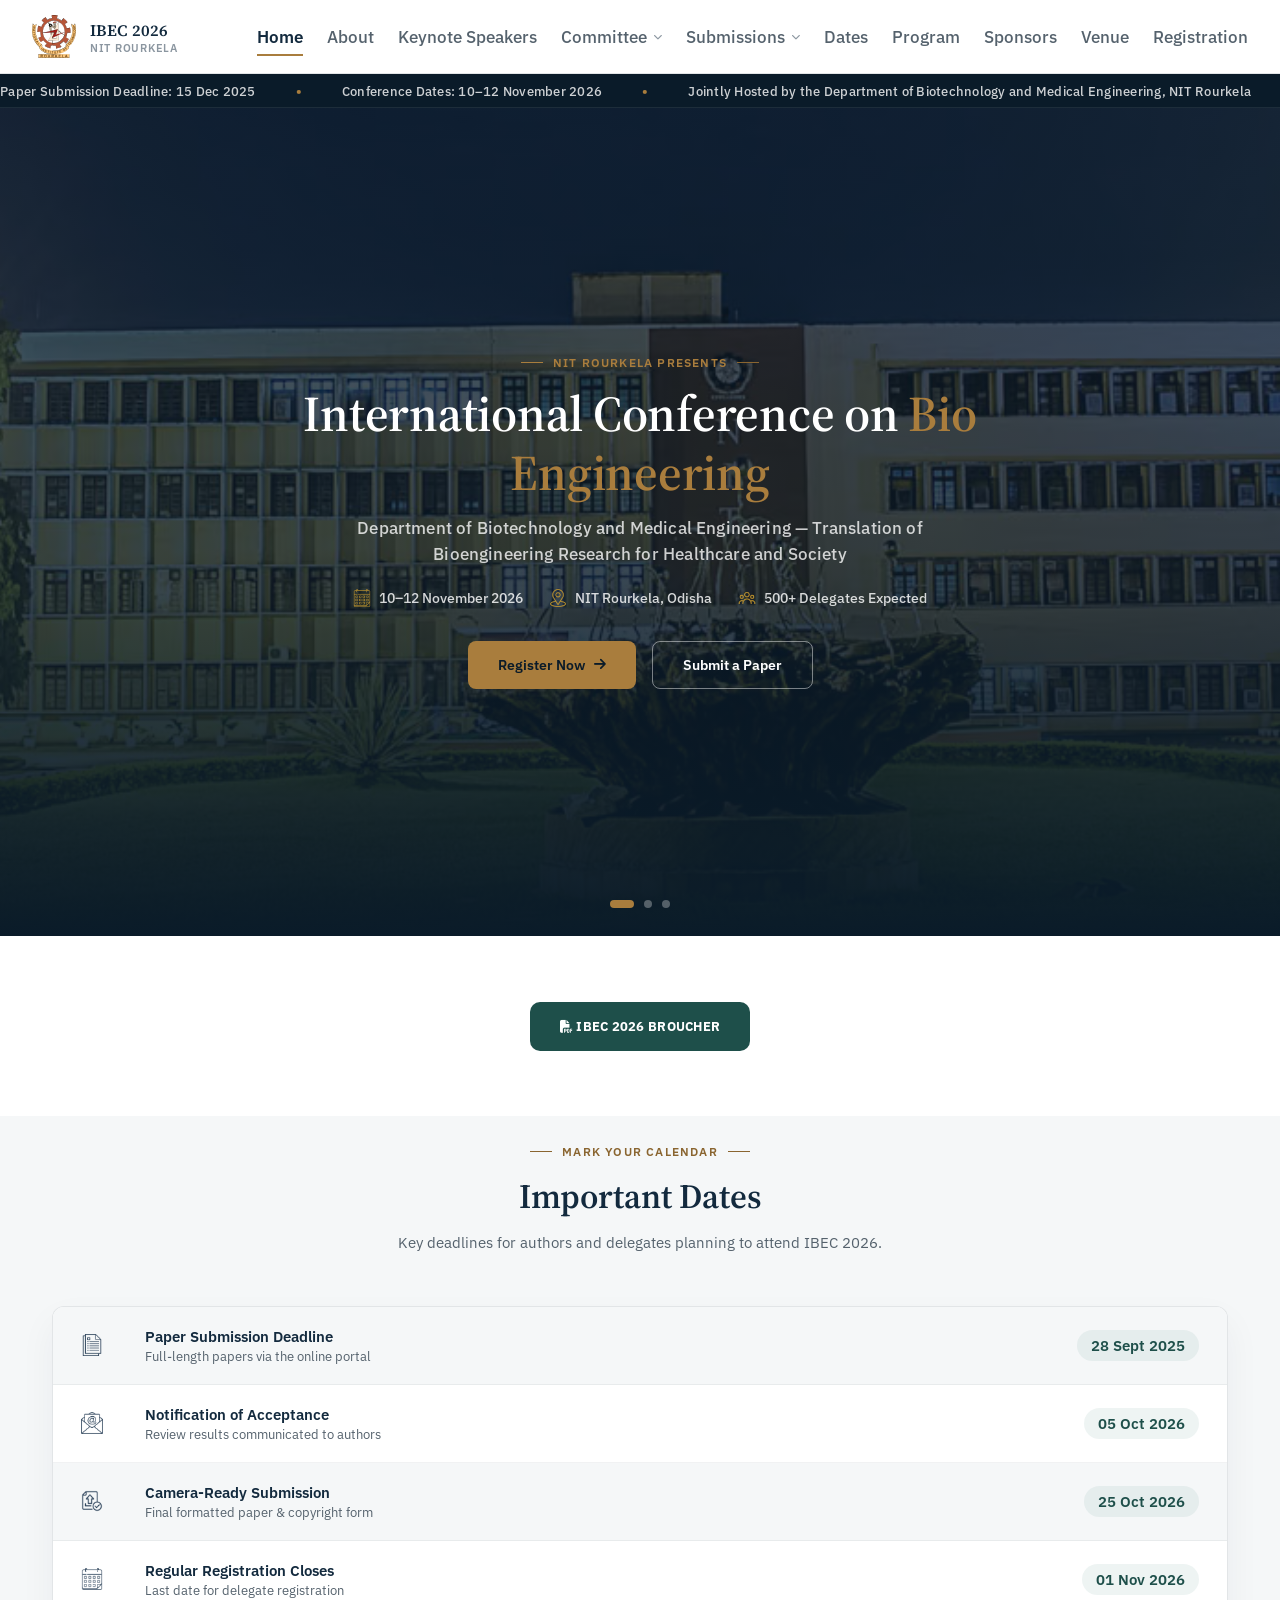
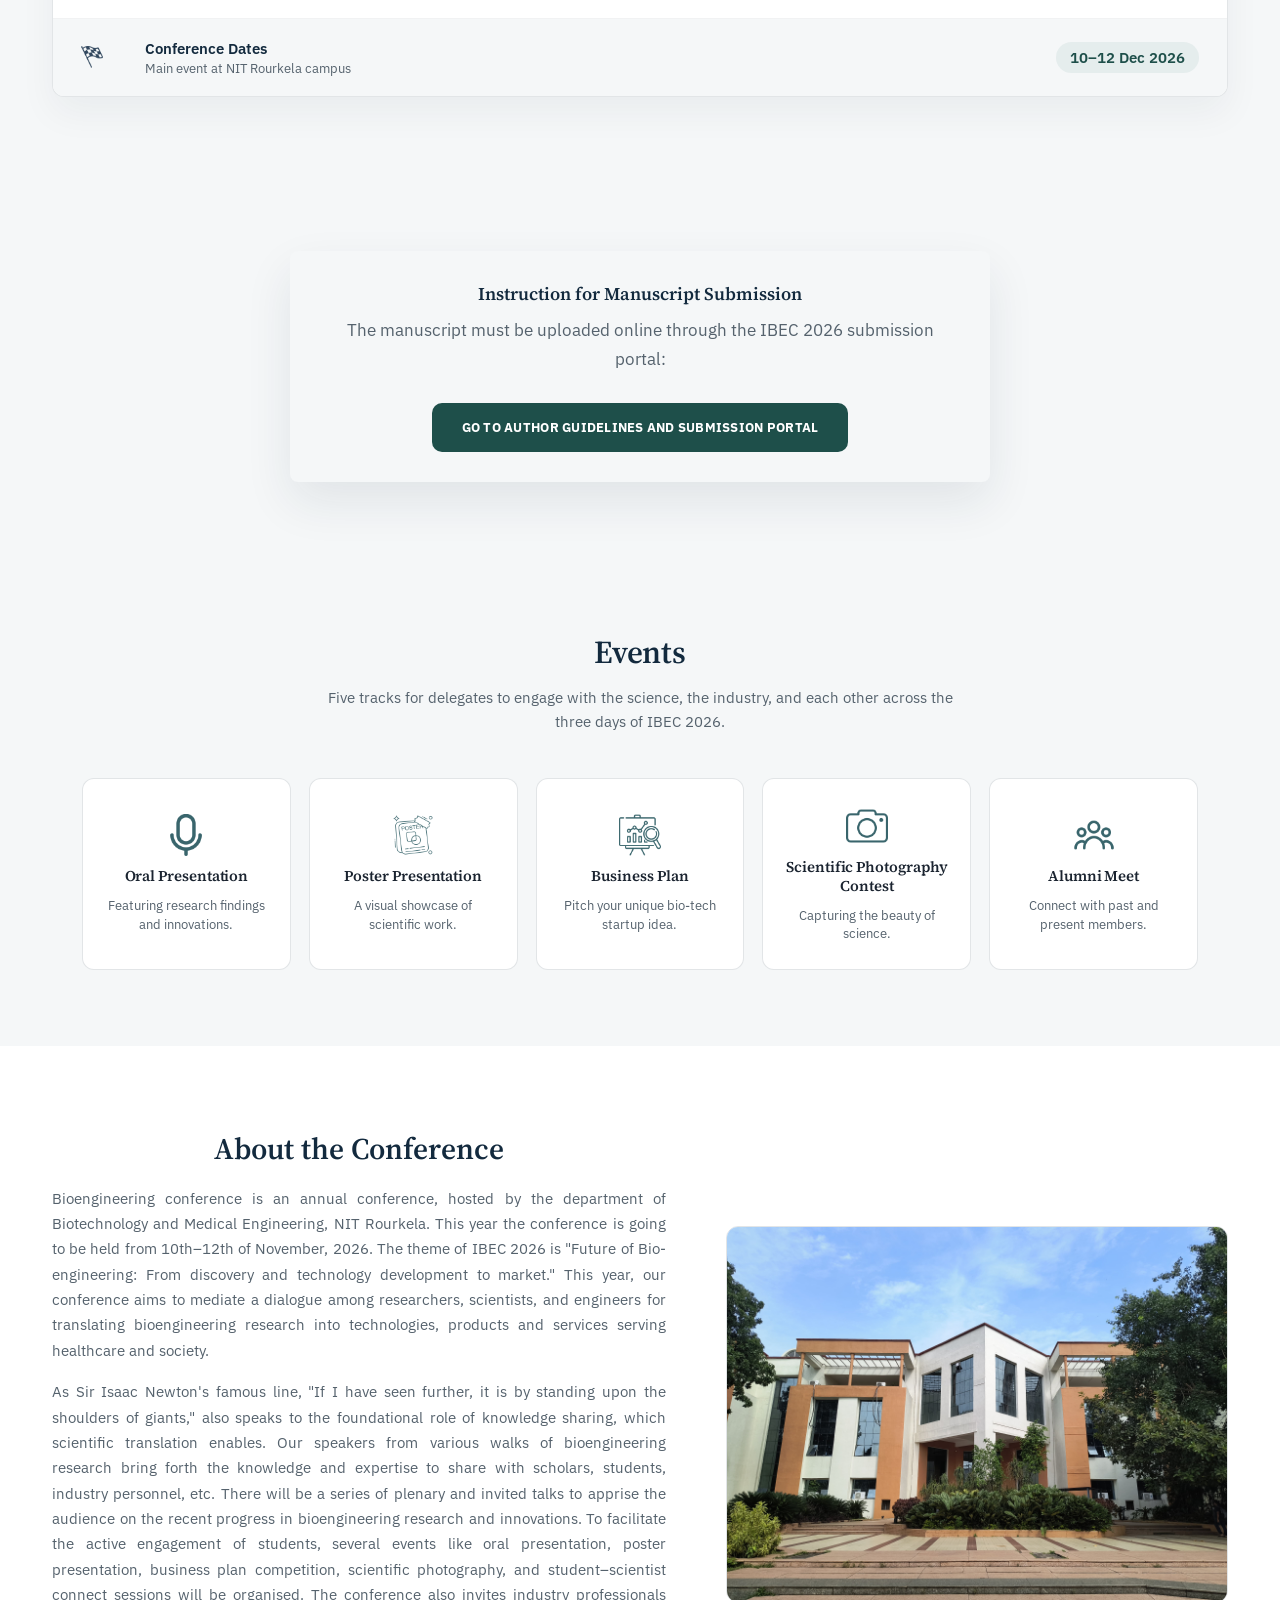
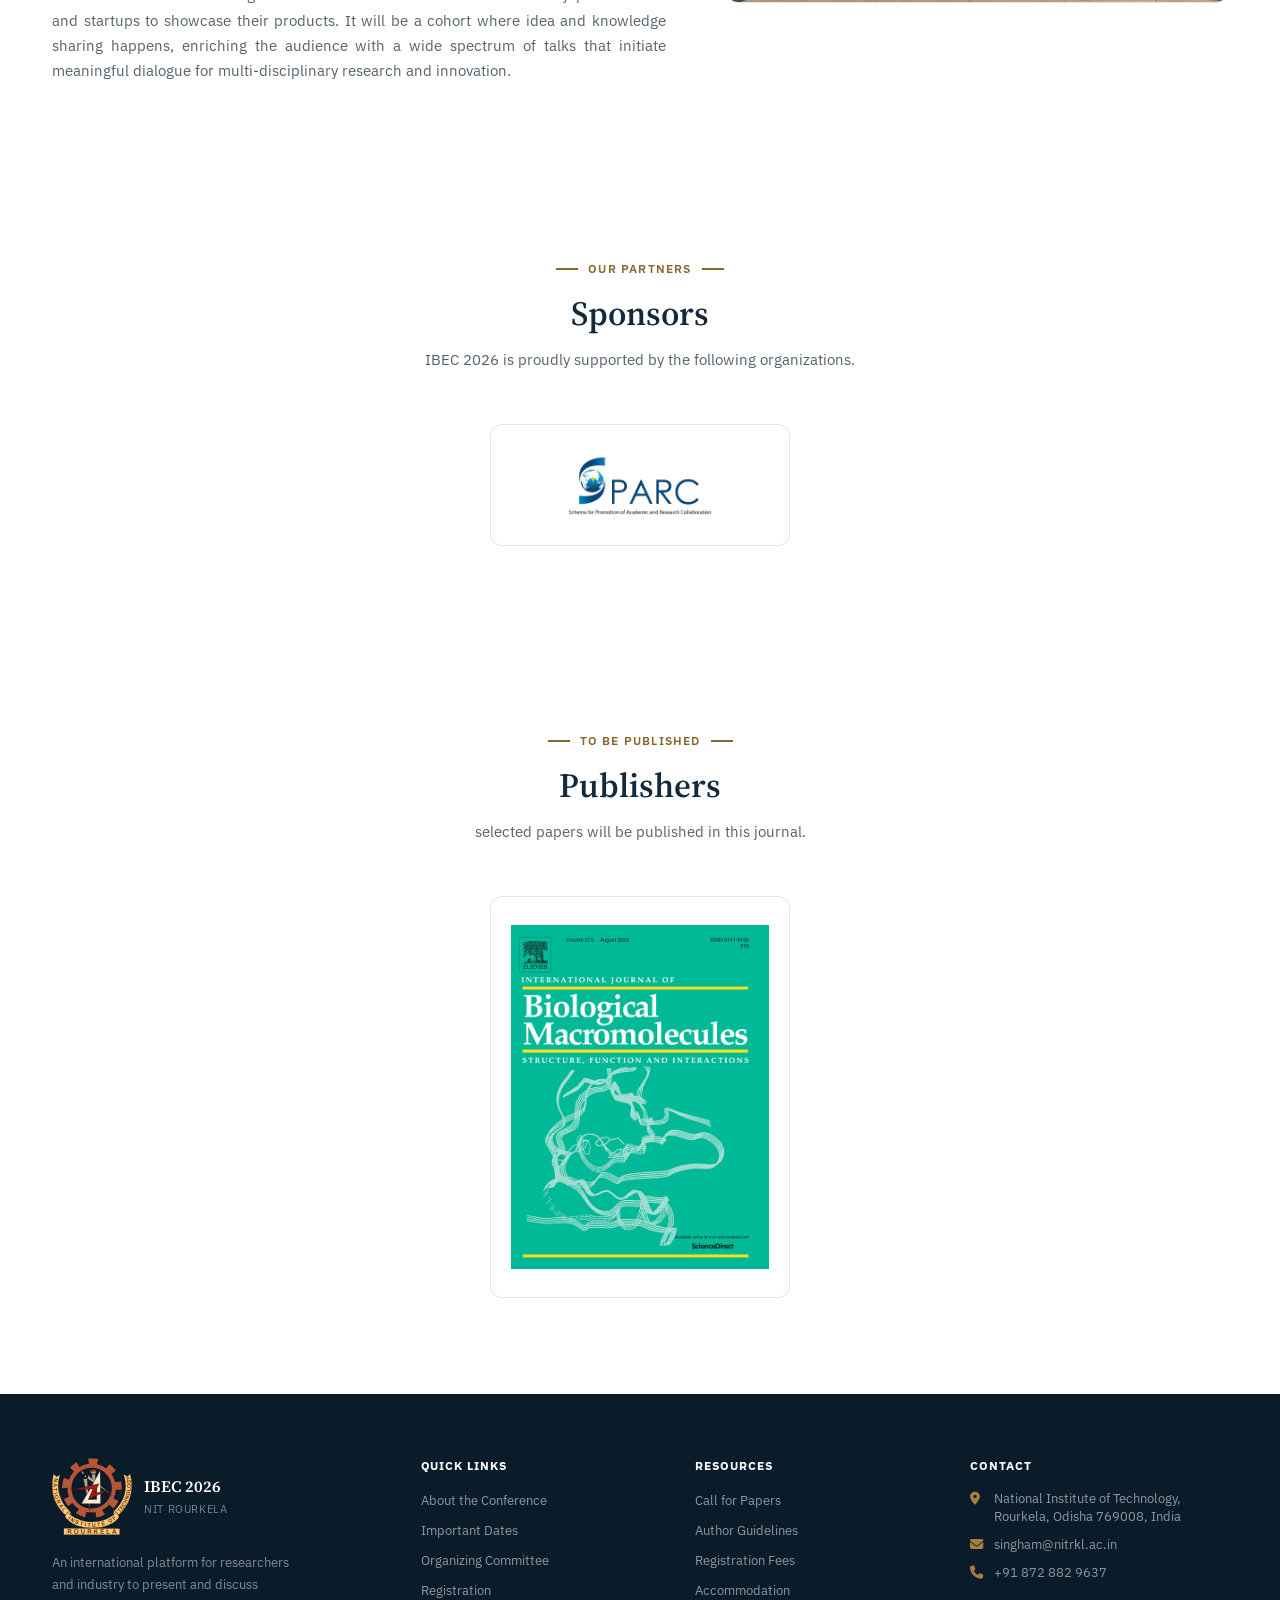
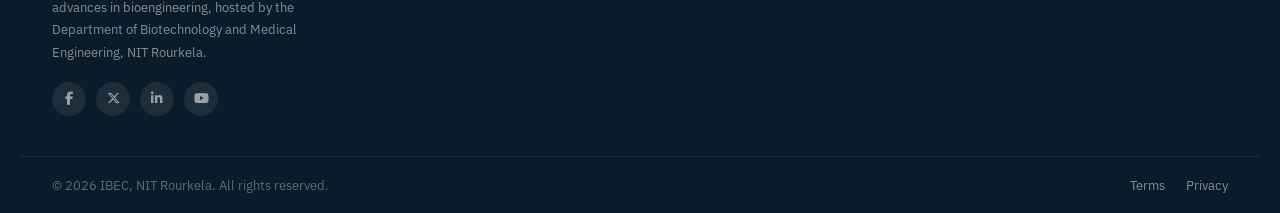
==== commit 51b1eadc: "sponsors and publishers changes and text in author guidlines" ====
--- a/index.html
+++ b/index.html
@@ -289,8 +289,30 @@
 
     <div class="sponsorsGrid">
       <div class="sponsorCard">
-        <div class="sponsorLogo"><img src="assets/icons/sponsor.jpg" alt="Sponsor 1"></div>
-        <b>SPARC</b>
+        <div class="sponsorLogo"><img src="assets/logos/sparc.png" alt="Sponsor 1"></div>
+        <!-- <b>SPARC</b> -->
+      </div>
+    </div>
+  </div>
+</section>
+
+
+<!-- ============================================================
+     SPONSORS
+     ============================================================ -->
+
+<section class="sponsorsSection" id="publishers">
+  <div class="wrap">
+    <div class="sectionHead">
+      <span class="eyebrow" style="justify-content:center;">To be Published </span>
+      <h2>Publishers</h2>
+      <p>selected papers will be published  in this journal.</p>
+    </div>
+
+    <div class="sponsorsGrid">
+      <div class="publishersCard">
+        <a href="https://www.sciencedirect.com/special-issue/334628/structural-biology-and-molecular-interactions-of-small-rna-and-microbial-rna-in-antimicrobial-resistance-and-therapeutic-applications" target="_blank" class="PublisherLogo"><img src="assets/banners/publishers_1.jpg" alt="Sponsor 1"></a>
+        <!-- <b>SPARC</b> -->
       </div>
     </div>
   </div>
--- a/style.css
+++ b/style.css
@@ -605,12 +605,26 @@
     transition: filter 0.2s ease, opacity 0.2s ease;
   }
   .sponsorCard:hover .sponsorLogo img { filter: grayscale(0%); opacity: 1; }
-  .sponsorCard b {
+  /* .sponsorCard b {
     font-family: var(--font-display);
     font-size: 14px;
     font-weight: 600;
     color: var(--navy);
     line-height: 1.35;
+  } */
+
+  .publishersCard{
+    background: var(--paper);
+    border: 1px solid var(--line);
+    border-radius: var(--radius);
+    padding: 28px 20px;
+    display: flex;
+    width: 300px;
+    flex-direction: column;
+    align-items: center;
+    gap: 16px;
+    text-align: center;
+    transition: transform 0.2s ease, box-shadow 0.2s ease, border-color 0.2s ease, background 0.2s ease;
   }
  
   @media (max-width: 900px) { .sponsorsGrid { grid-template-columns: repeat(3, 1fr); } }
@@ -797,6 +811,7 @@
     font-size: 13.8px; line-height: 1.75; color: var(--ink-soft);
     max-width: 640px;
     margin: 14px 0 12px;
+    text-align: justify;
   }
 
   .keynoteRow .focusLine {
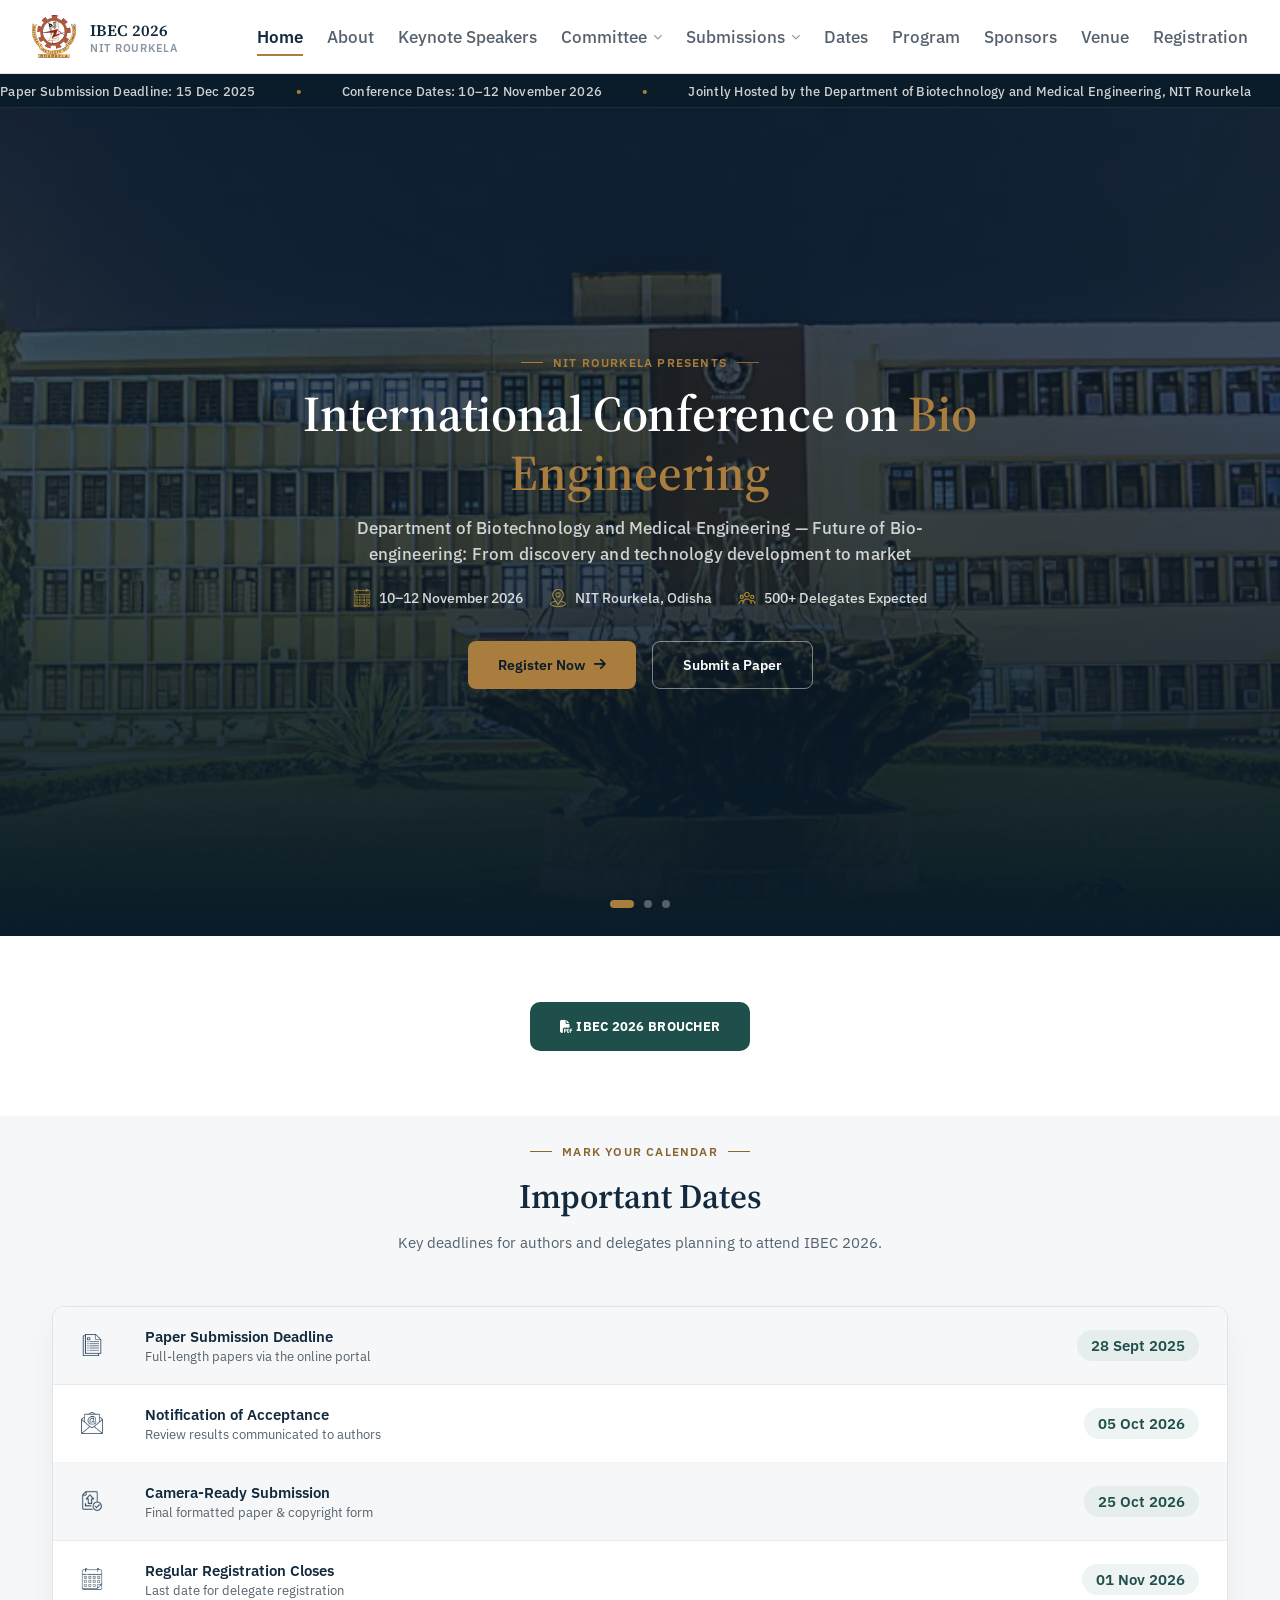
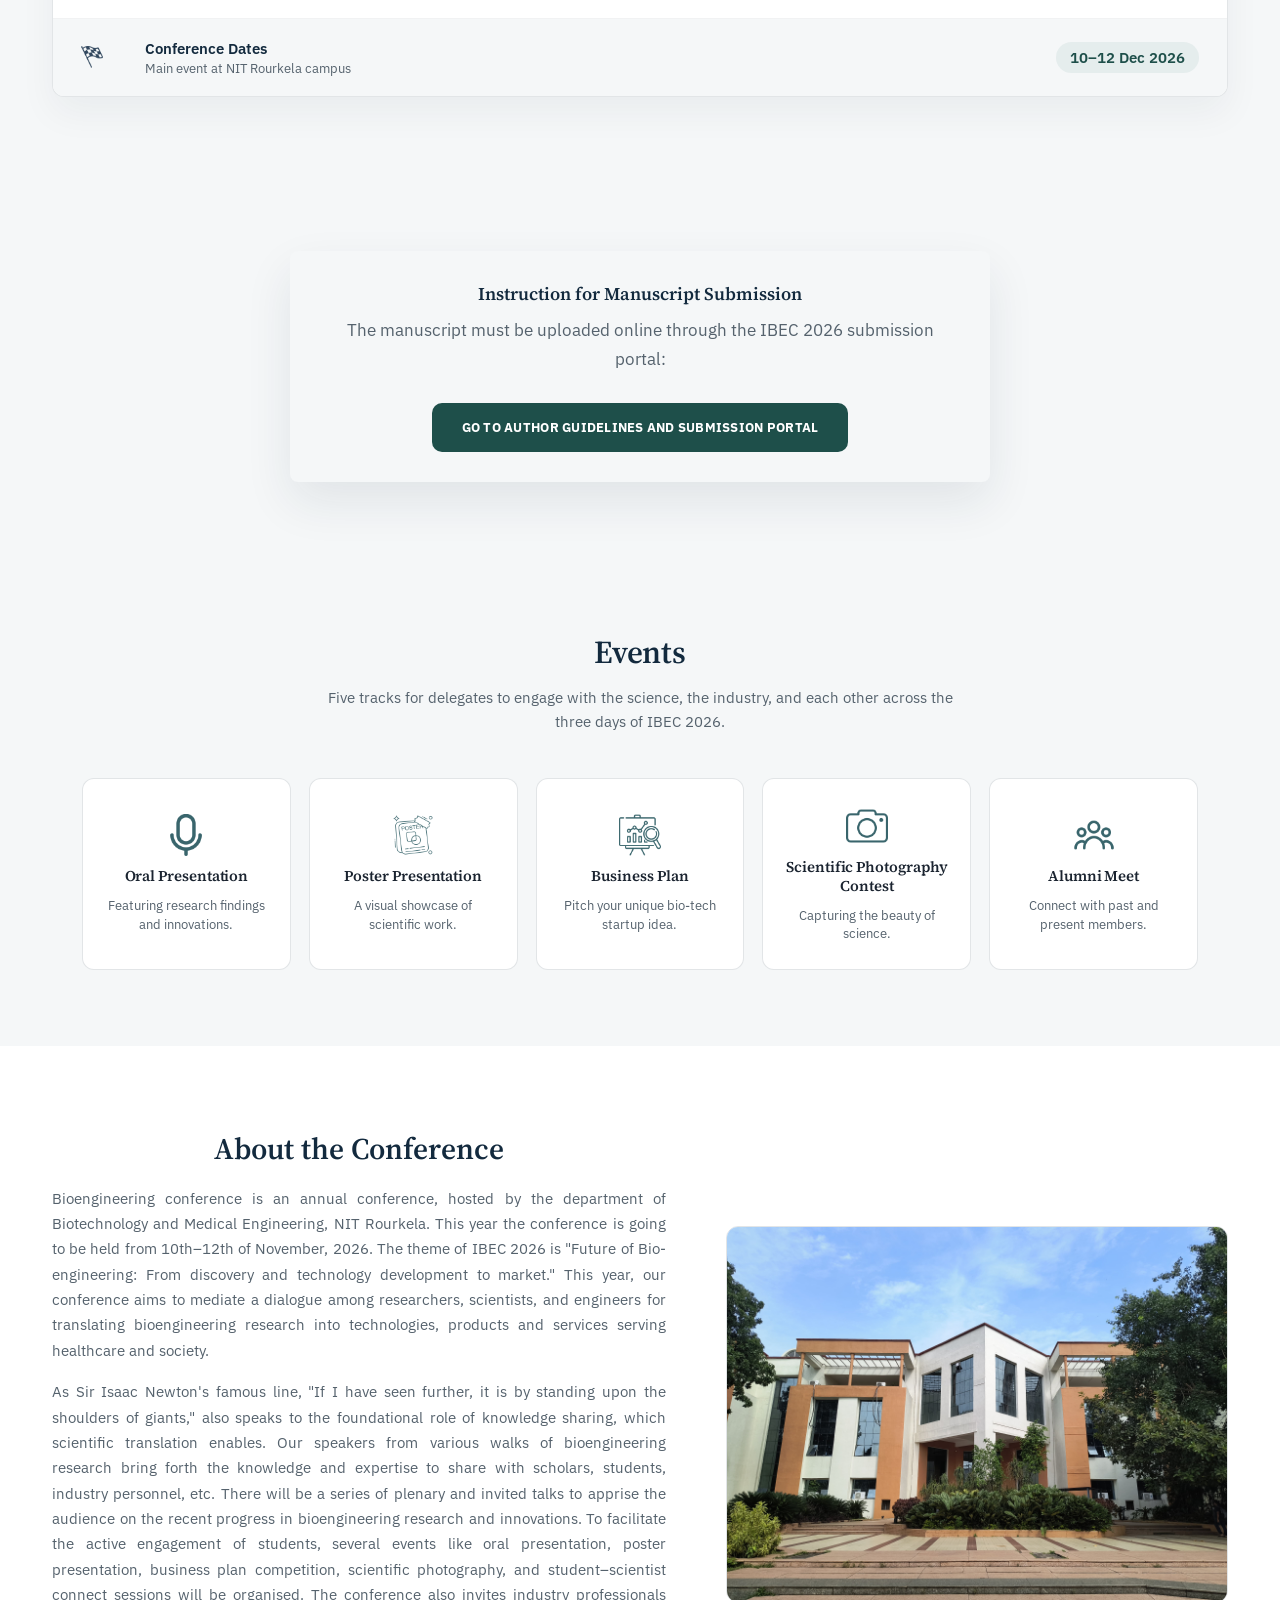
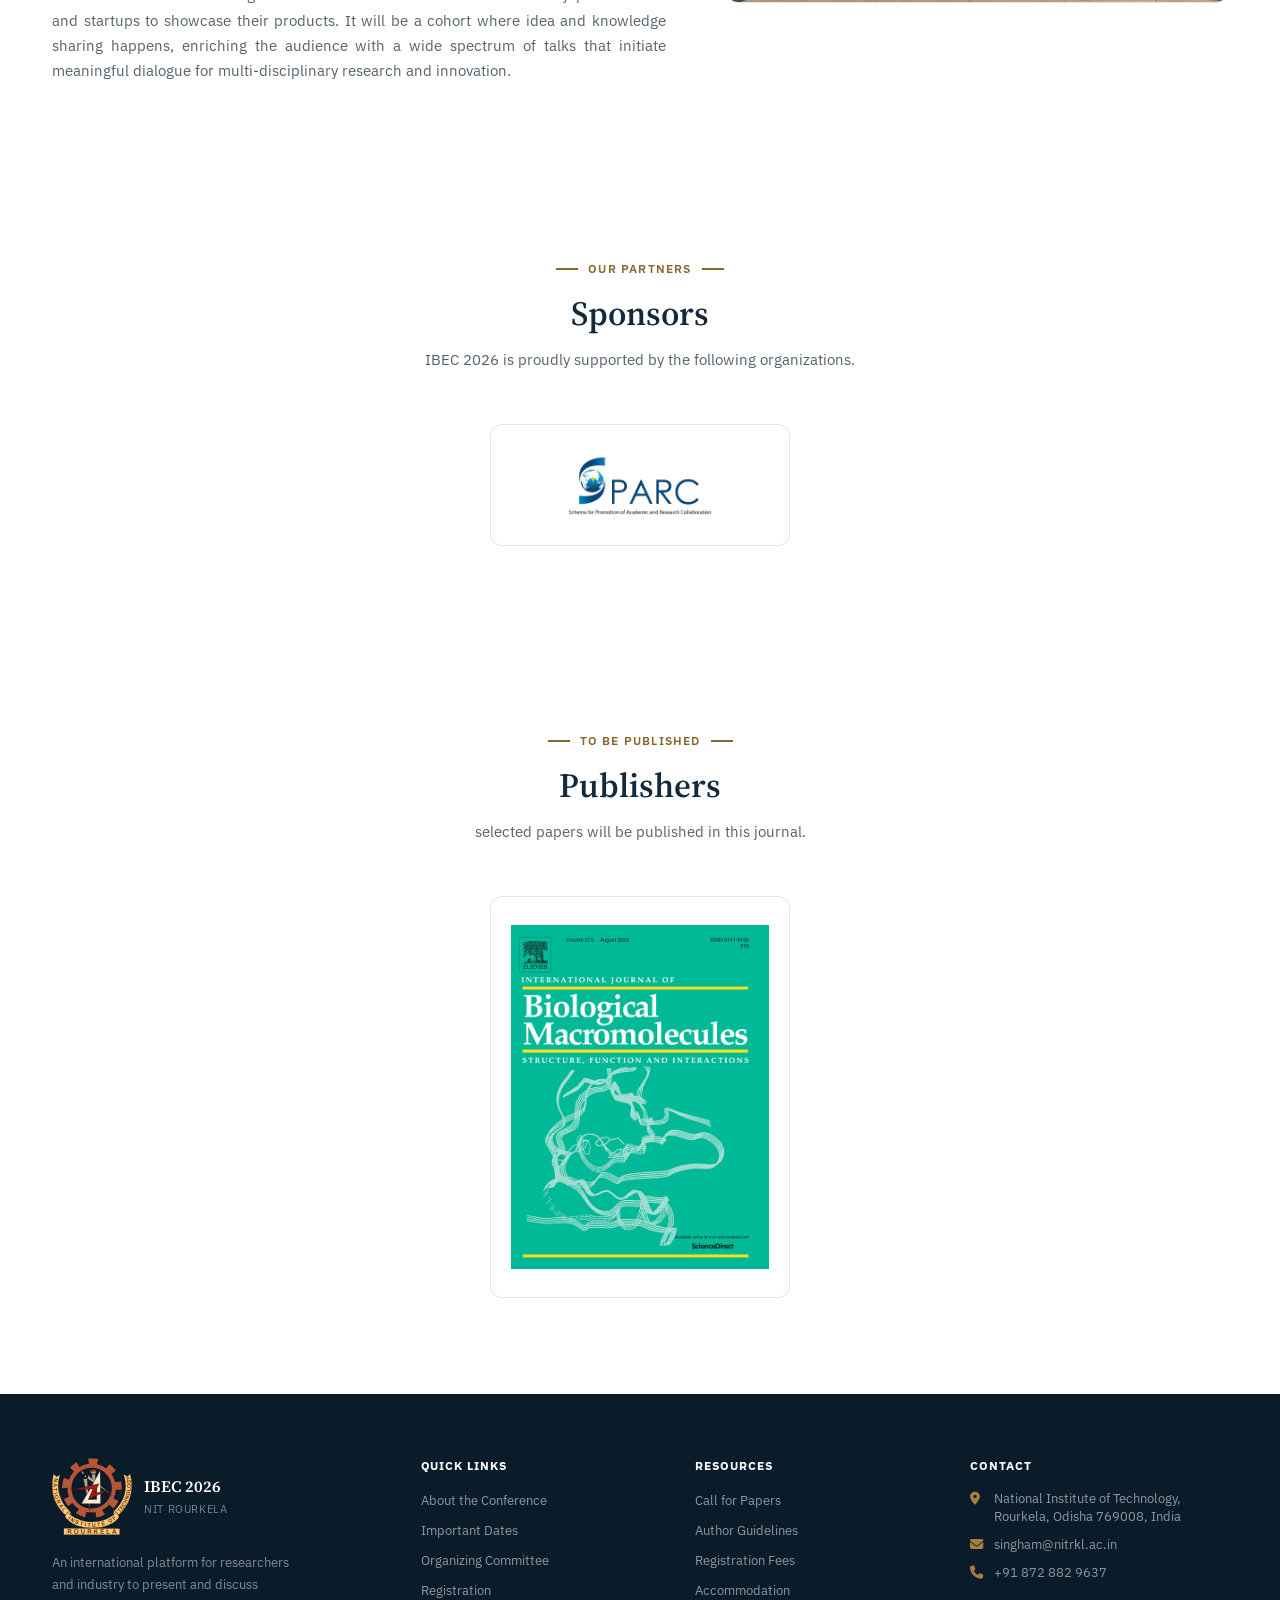
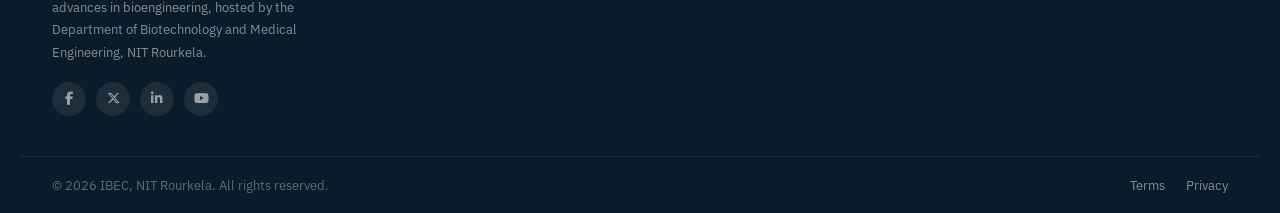
==== commit 78f94483: "index hero page theme change" ====
--- a/index.html
+++ b/index.html
@@ -117,7 +117,7 @@
     <span class="eyebrow">NIT Rourkela Presents</span>
 
     <h1>International Conference on <em>Bio Engineering</em></h1>
-    <h2>Department of Biotechnology and Medical Engineering — Translation of Bioengineering Research for Healthcare and Society</h2>
+    <h2>Department of Biotechnology and Medical Engineering — Future of Bio-engineering: From discovery and technology development to market</h2>
     <div class="heroMeta">
       <span><img src="assets/icons/calender.png" alt="" class="hero_section_icons">10–12 November 2026</span>
       <span><img src="assets/icons/location.png" alt="" class="hero_section_icons">NIT Rourkela, Odisha</span>
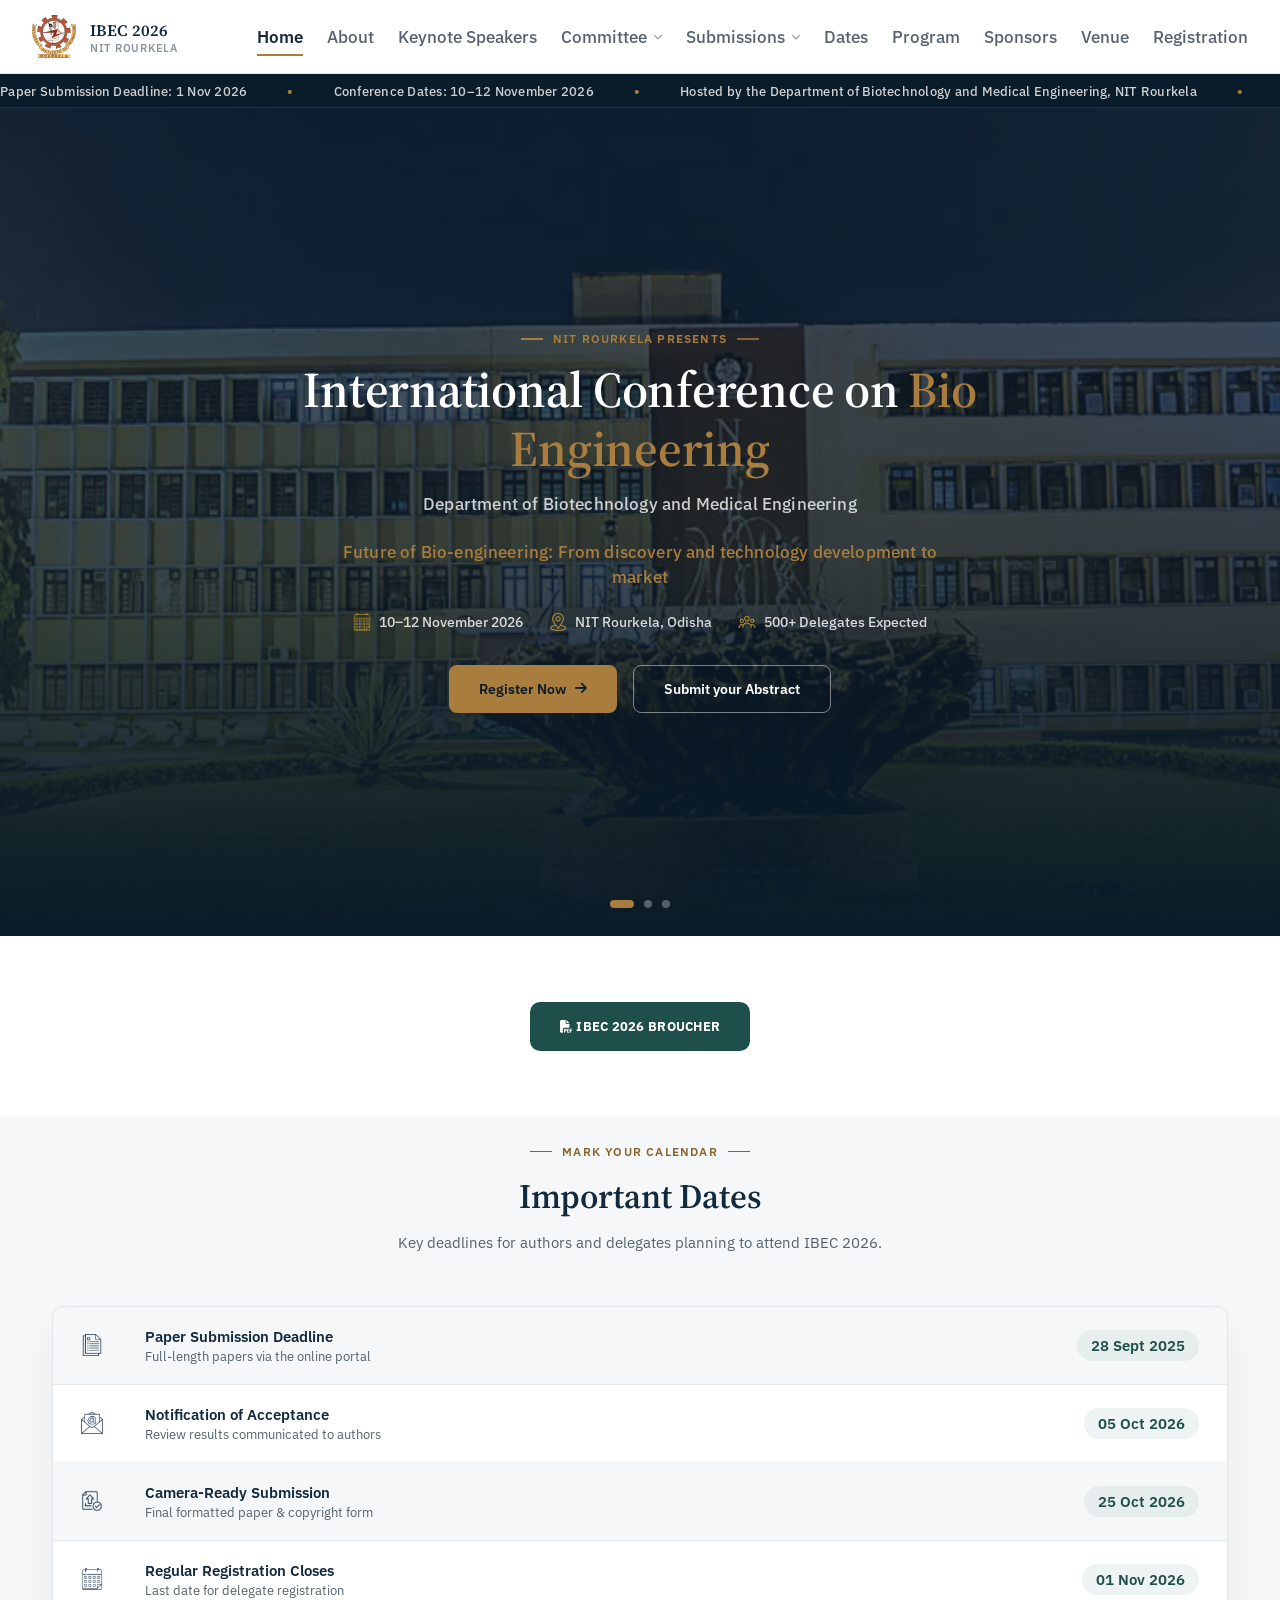
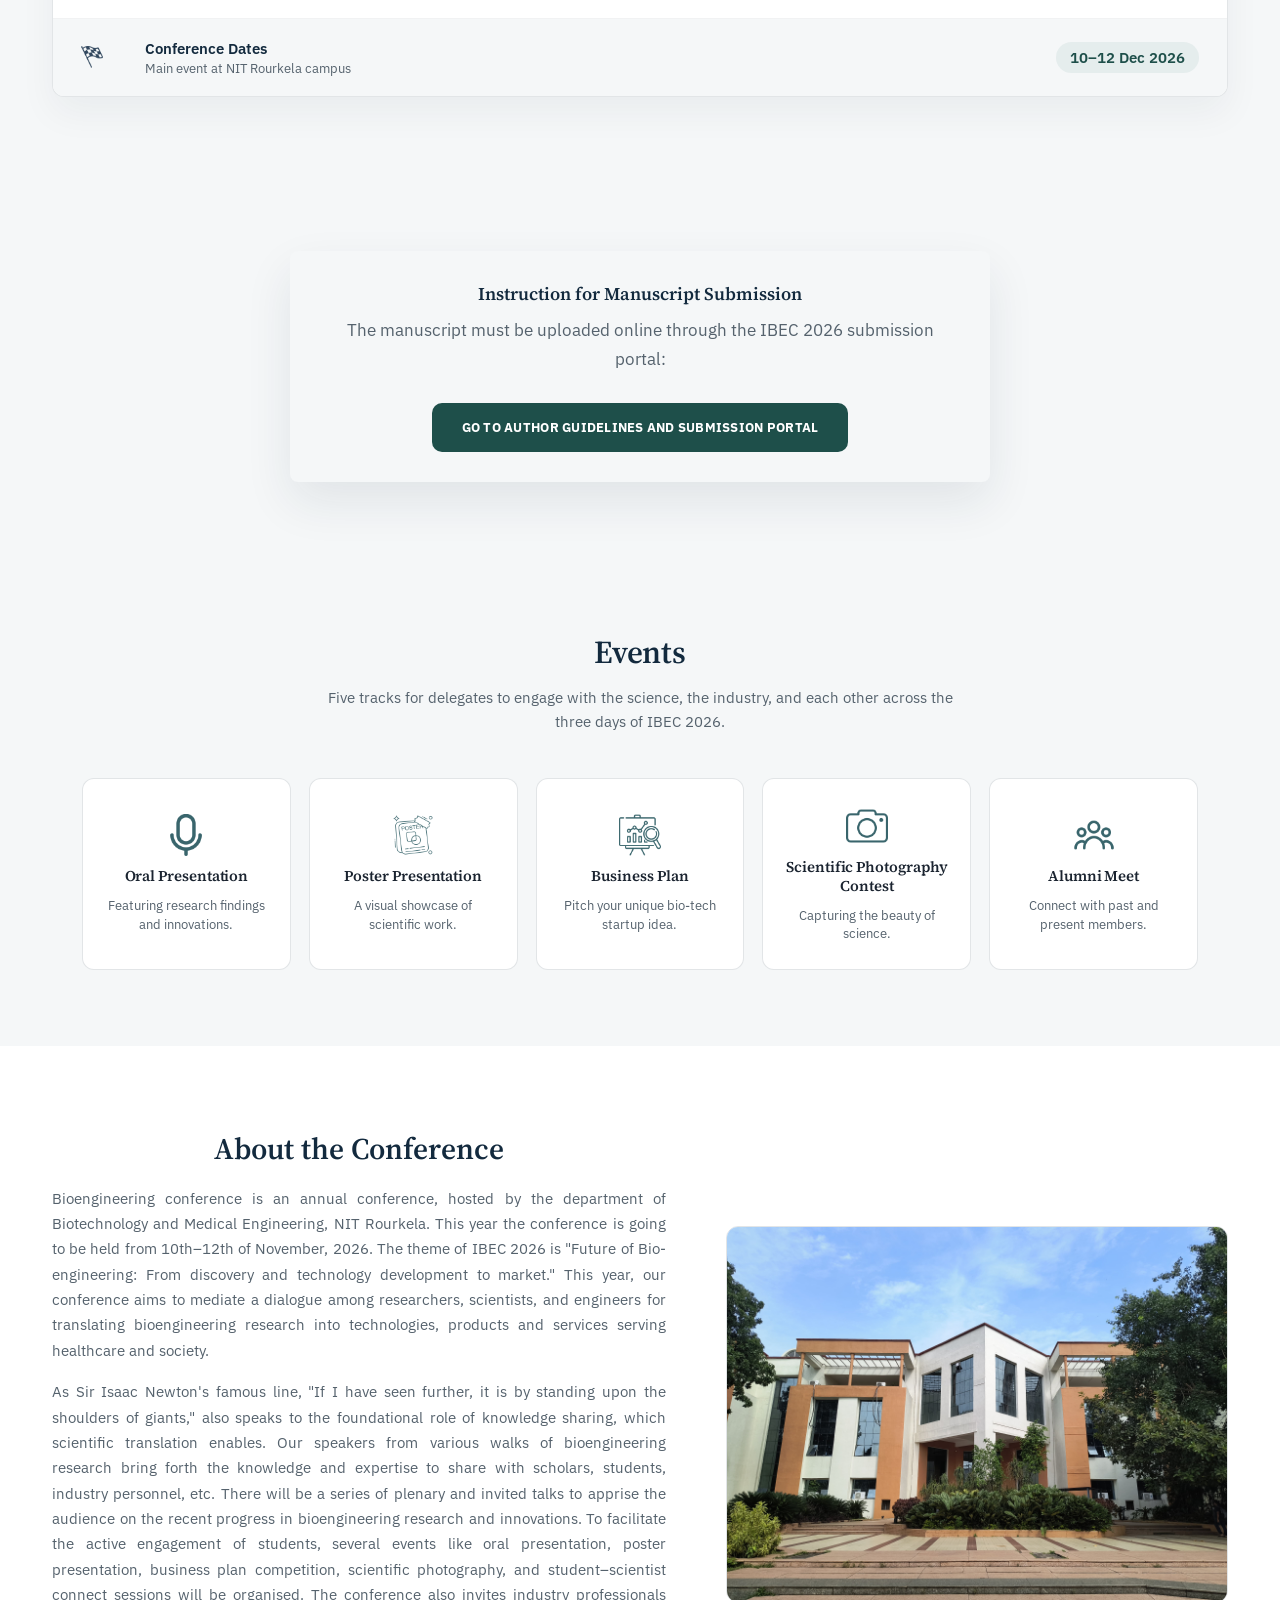
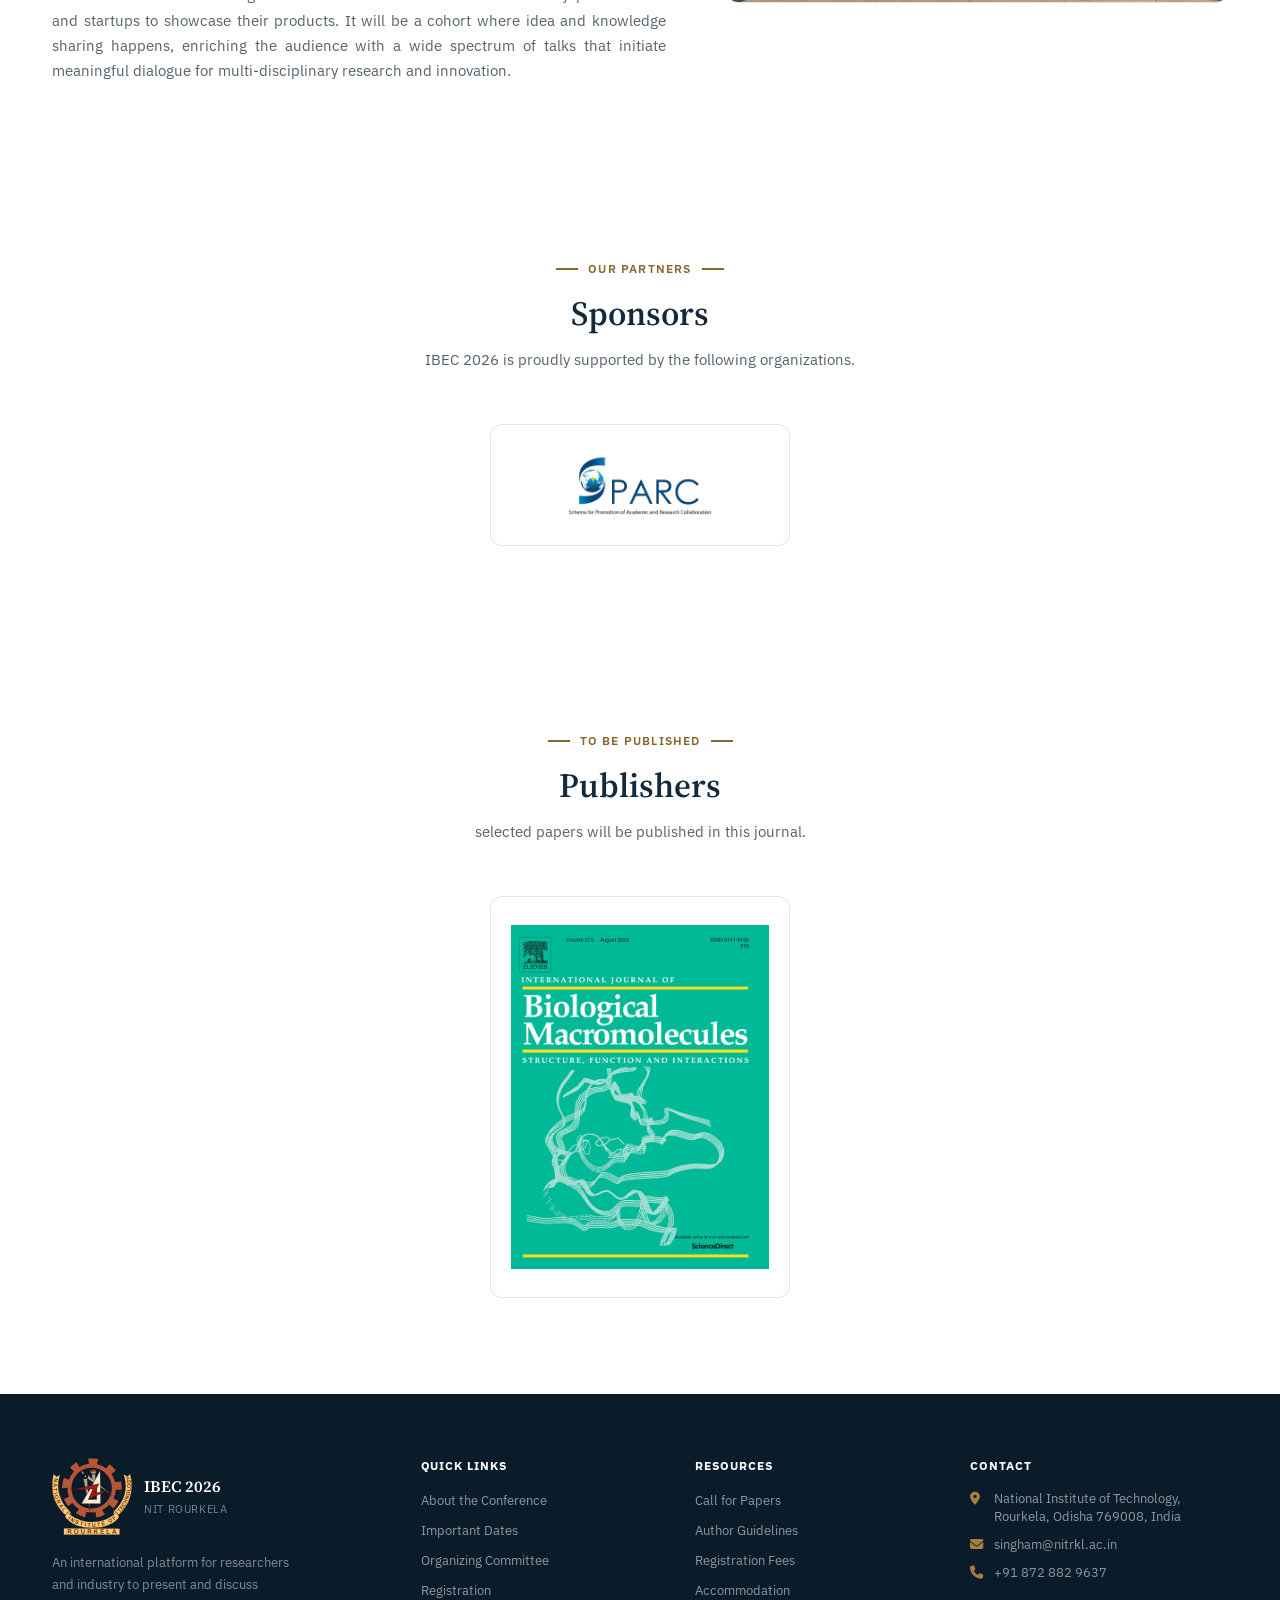
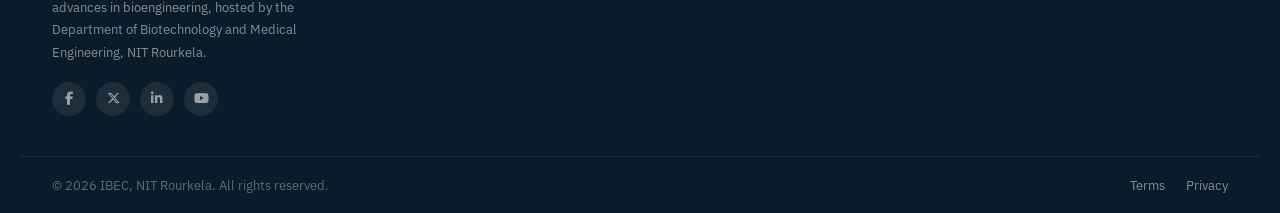
==== commit ae5d453b: "register and submission links" ====
--- a/index.html
+++ b/index.html
@@ -60,12 +60,14 @@
      ============================================================ -->
 <div class="announceBar">
   <div class="announceTrack">
-    <span>Paper Submission Deadline: 15 Dec 2025</span><span class="dot">•</span>
+    <span>Paper Submission Deadline: 1 Nov 2026</span><span class="dot">•</span>
     <span>Conference Dates: 10–12 November 2026</span><span class="dot">•</span>
-    <span>Jointly Hosted by the Department of Biotechnology and Medical Engineering, NIT Rourkela</span><span class="dot">•</span>
-    <span>Paper Submission Deadline: 15 Dec 2025</span><span class="dot">•</span>
+    <span> 
+Hosted by the Department of Biotechnology and Medical Engineering, NIT Rourkela</span><span class="dot">•</span>
+    <span>Paper Submission Deadline: 1 Nov 2026</span><span class="dot">•</span>
     <span>Conference Dates: 10–12 November 2026</span><span class="dot">•</span>
-    <span>Jointly Hosted by the Department of Biotechnology and Medical Engineering, NIT Rourkela</span><span class="dot">•</span>
+    <span> 
+Hosted by the Department of Biotechnology and Medical Engineering, NIT Rourkela</span><span class="dot">•</span>
   </div>
 </div>
 
@@ -117,7 +119,8 @@
     <span class="eyebrow">NIT Rourkela Presents</span>
 
     <h1>International Conference on <em>Bio Engineering</em></h1>
-    <h2>Department of Biotechnology and Medical Engineering — Future of Bio-engineering: From discovery and technology development to market</h2>
+    <h2>Department of Biotechnology and Medical Engineering </h2>
+      <div class="theme_title" style="color: var(--bronze);">Future of Bio-engineering: From discovery and technology development to market</div>
     <div class="heroMeta">
       <span><img src="assets/icons/calender.png" alt="" class="hero_section_icons">10–12 November 2026</span>
       <span><img src="assets/icons/location.png" alt="" class="hero_section_icons">NIT Rourkela, Odisha</span>
@@ -125,7 +128,7 @@
     </div>
     <div class="heroCtas">
       <a href="registration.html" class="heroBtn solid">Register Now <i class="fa-solid fa-arrow-right"></i></a>
-      <a href="#dates" class="heroBtn outline">Submit a Paper</a>
+      <a href="https://forms.gle/rKa2vysXCkWqxsFcA" target="_blank" class="heroBtn outline">Submit your Abstract</a>
     </div>
   </div>
 
@@ -193,7 +196,7 @@
   <div class="instructionCard">
     <h3>Instruction for Manuscript Submission</h3>
     <p>The manuscript must be uploaded online through the IBEC 2026 submission portal:</p>
-    <a href="#" class="instructionBtn">Go to Author Guidelines and Submission Portal</a>
+    <a href="author_guidlines.html" class="instructionBtn">Go to Author Guidelines and Submission Portal</a>
   </div>
 </section>
 
--- a/style.css
+++ b/style.css
@@ -190,6 +190,16 @@
   }
   .heroInner .eyebrow { color: var(--bronze); justify-content: center; }
   .heroInner .eyebrow::before { background: var(--bronze); }
+  .theme_title{
+    color: var(--bronze);
+    font-weight: 500;
+    font-size: 17px;
+    line-height: 1.5;
+    max-width: 640px;
+    color: rgba(255,255,255,0.78);
+    margin-bottom: 22px;
+    letter-spacing: 0.01em;
+  }
   .heroInner h2 {
     font-family: var(--font-body);
     font-weight: 500;
@@ -213,6 +223,7 @@
     height: 18px;
     opacity: 0.85;
   }
+  
   .heroInner h1 em { font-style: normal; color: var(--bronze); }
   .heroInner .heroMeta {
     display: flex; align-items: center; justify-content: center; gap: 26px;
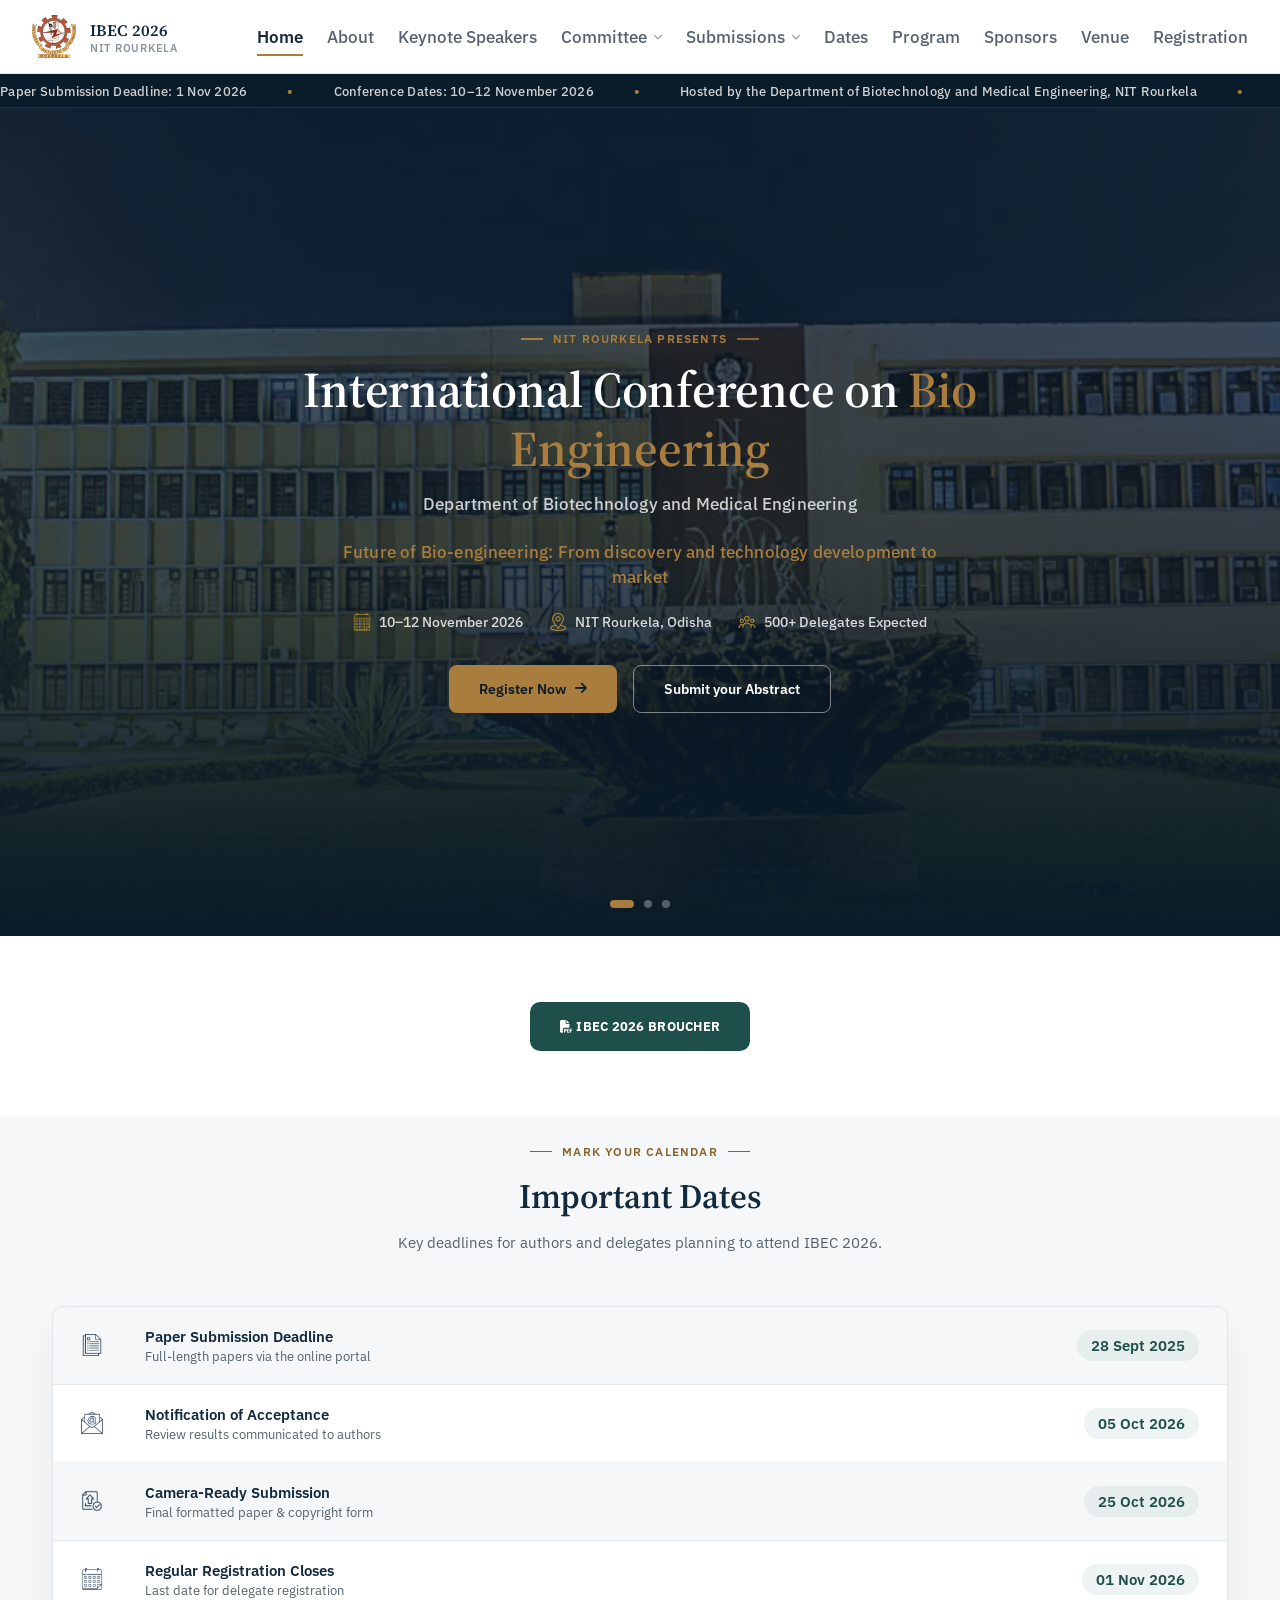
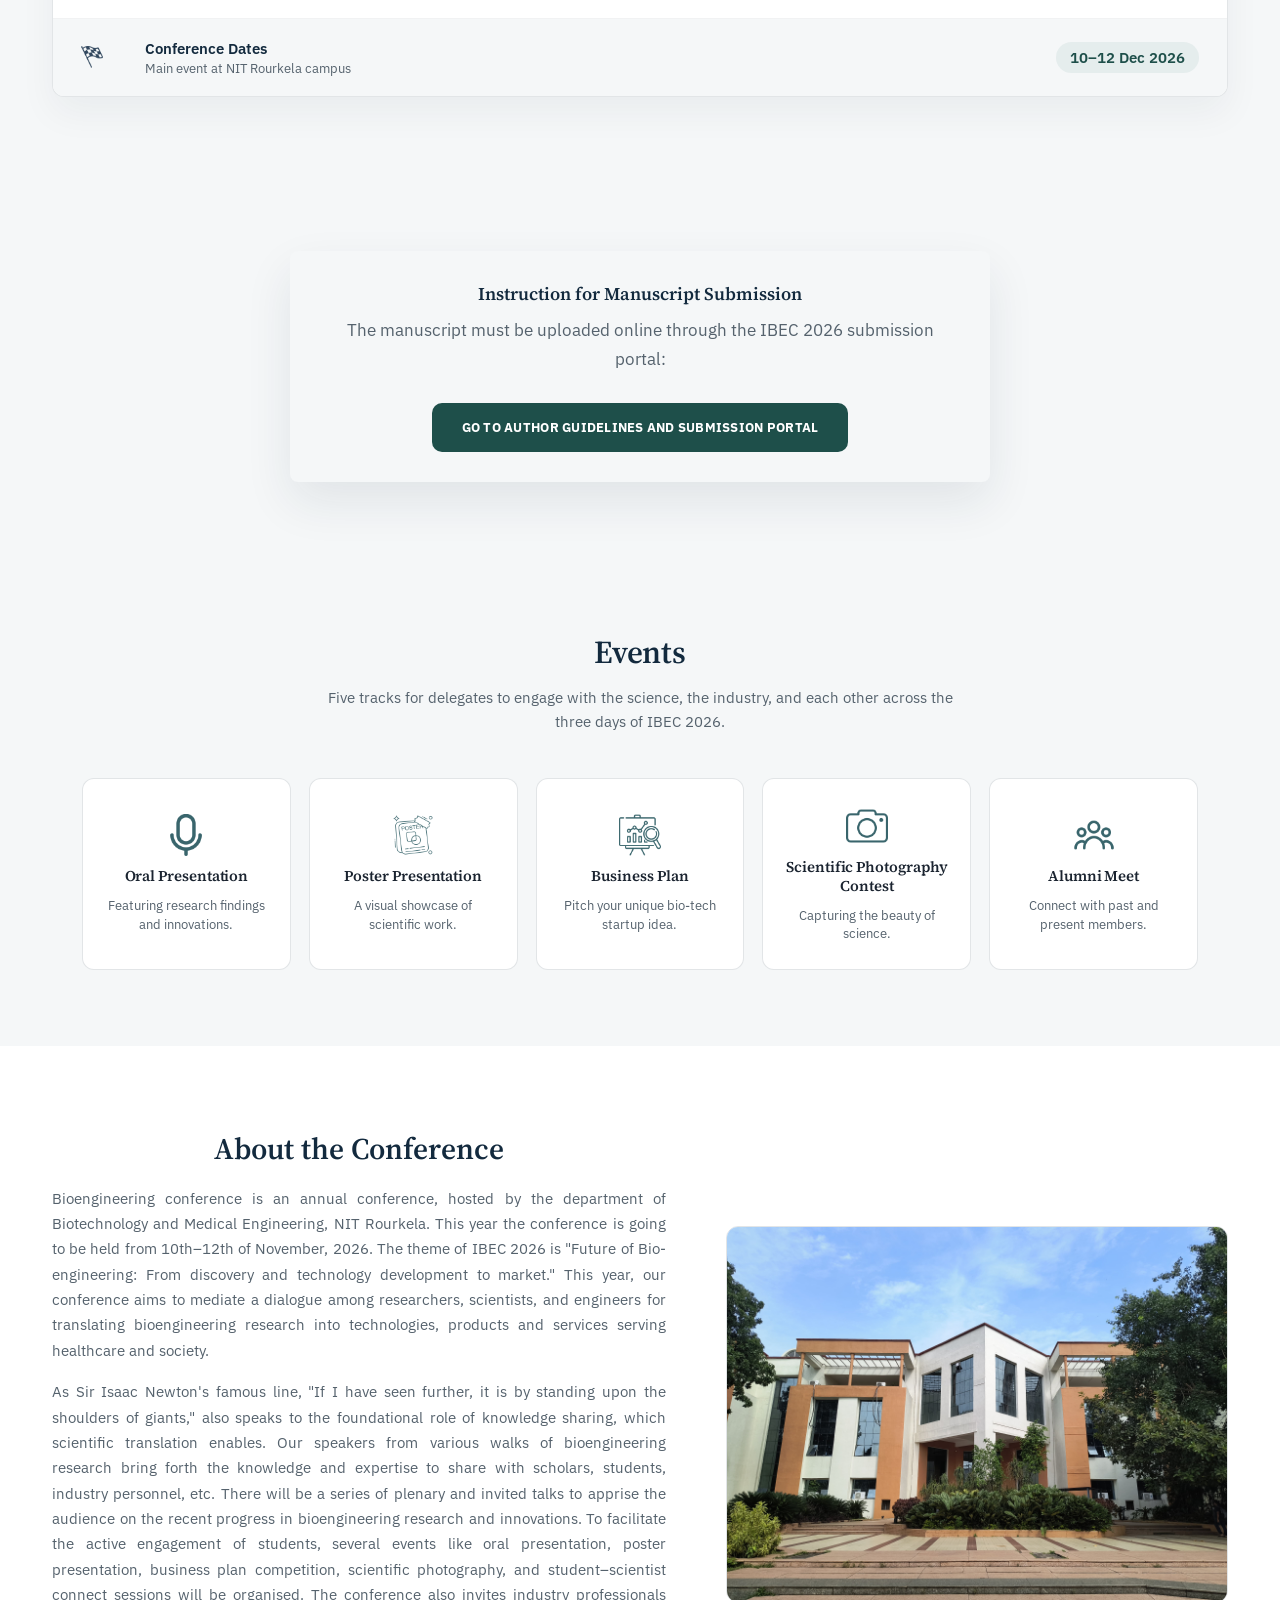
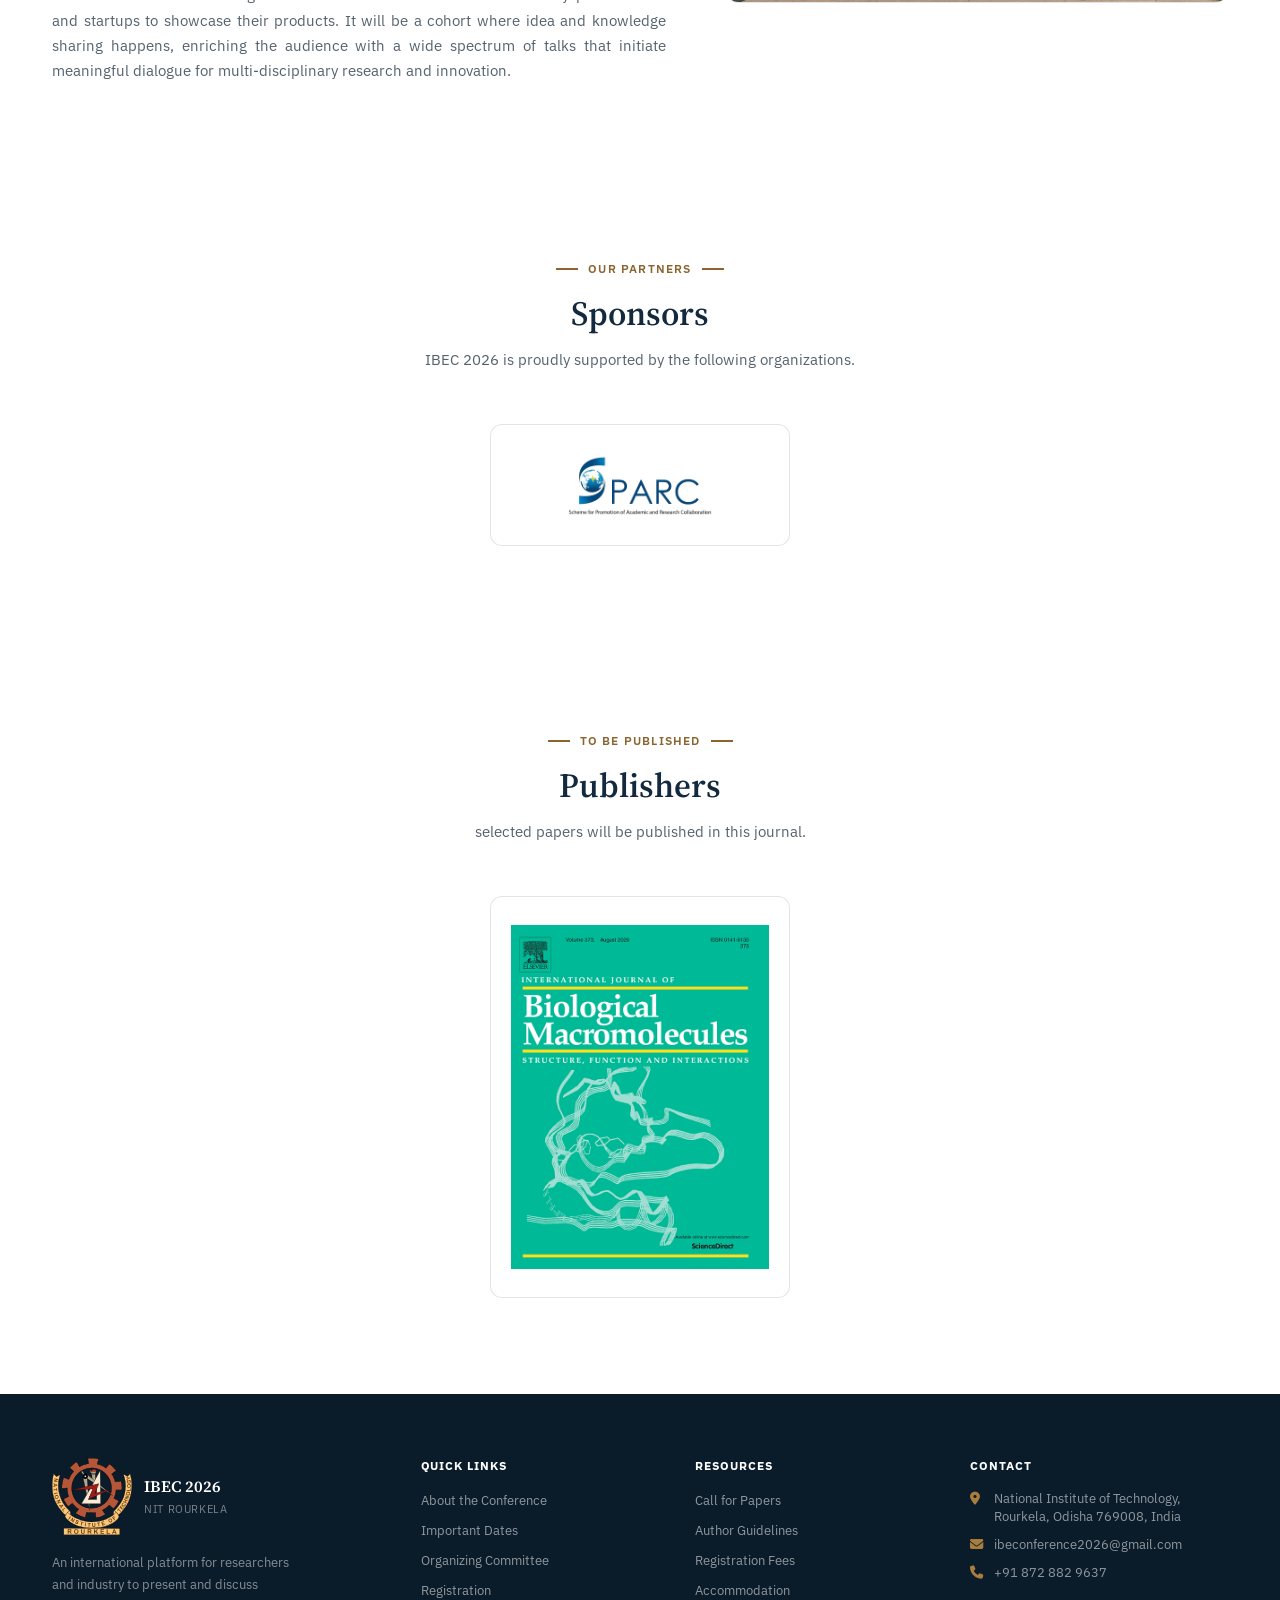
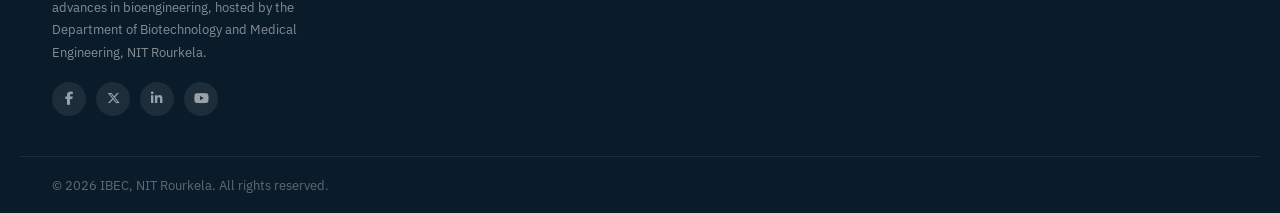
==== commit 7502387f: "17 august evening changes" ====
--- a/index.html
+++ b/index.html
@@ -445,7 +445,7 @@
       <h4>Contact</h4>
       <ul class="footerContact">
         <li><i class="fa-solid fa-location-dot"></i> National Institute of Technology, Rourkela, Odisha 769008, India</li>
-        <li><i class="fa-solid fa-envelope"></i> singham@nitrkl.ac.in</li>
+        <li><i class="fa-solid fa-envelope"></i> ibeconference2026@gmail.com</li>
         <li><i class="fa-solid fa-phone"></i> +91 872 882 9637</li>
       </ul>
     </div>
@@ -454,10 +454,7 @@
 
   <div class="footerBottom">
     <span>© 2026 IBEC, NIT Rourkela. All rights reserved.</span>
-    <div>
-      <a href="#">Terms</a>
-      <a href="#">Privacy</a>
-    </div>
+      
   </div>
 </footer>
 
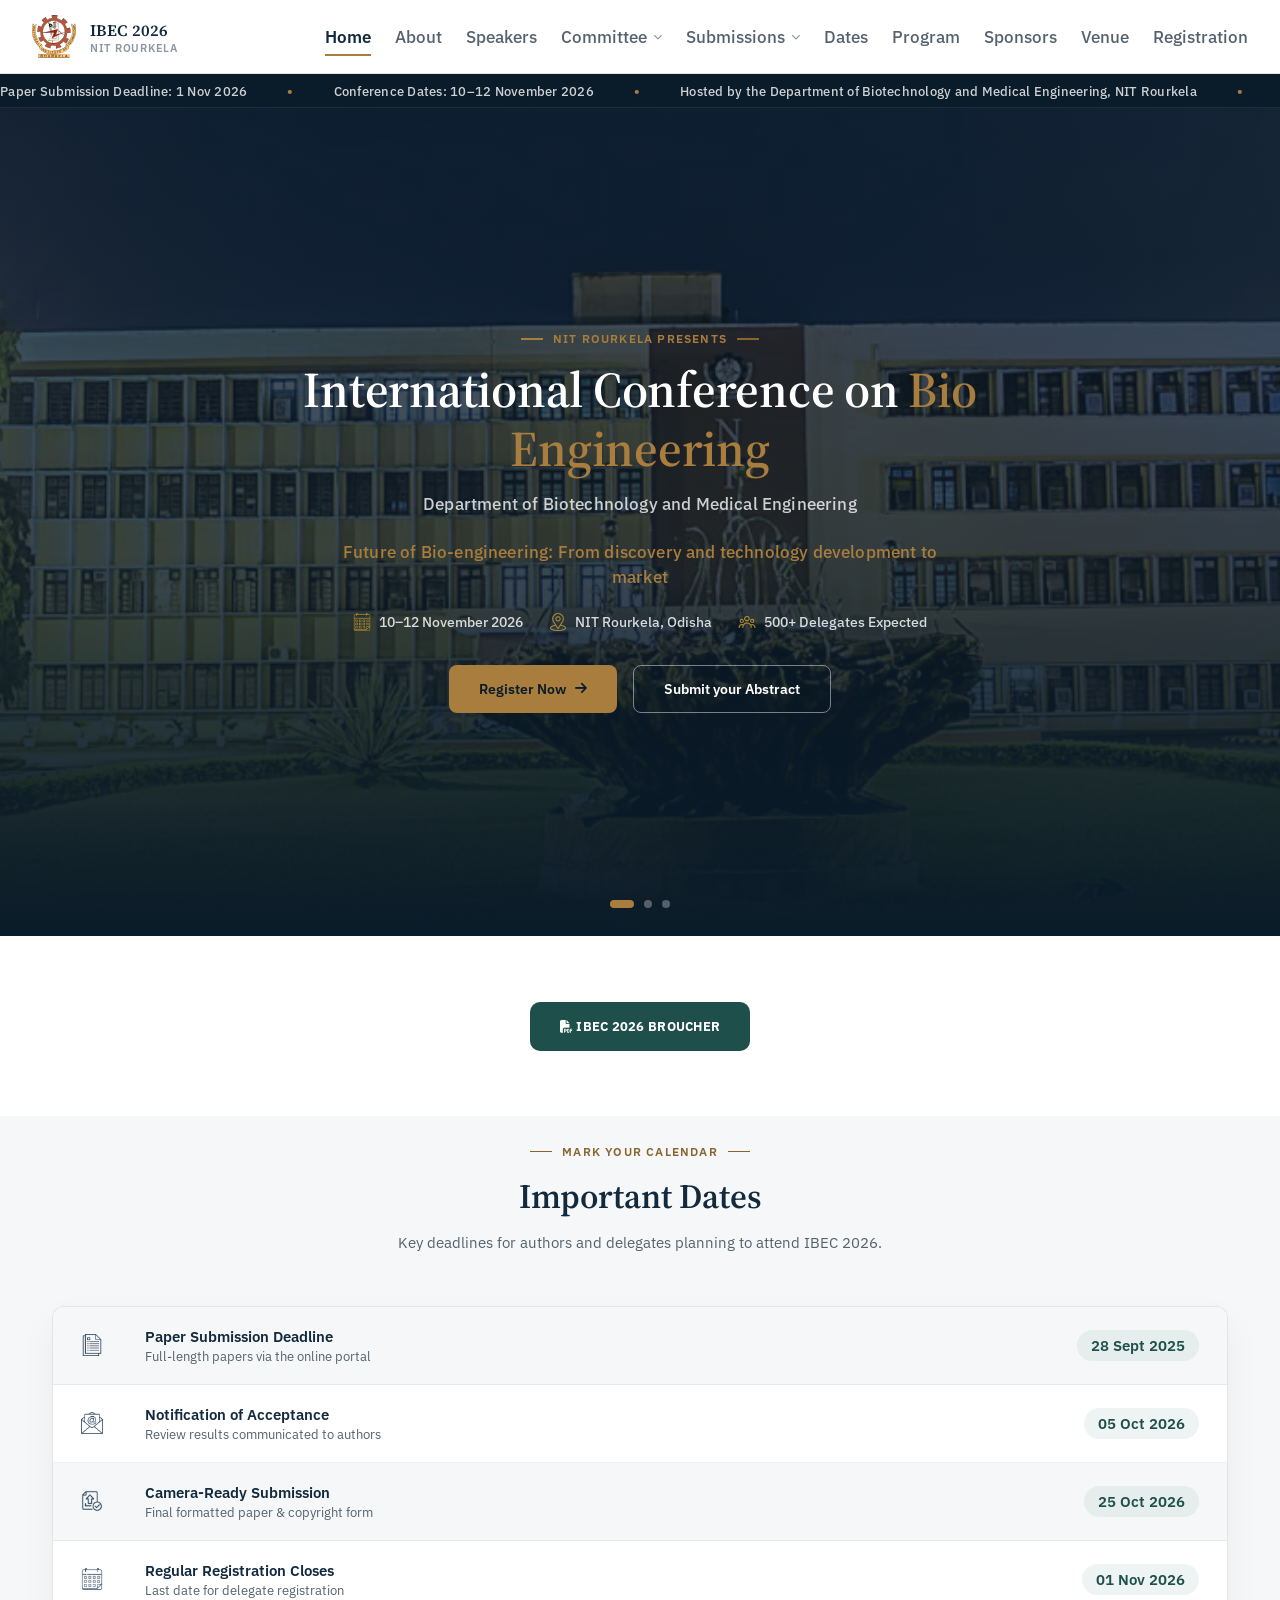
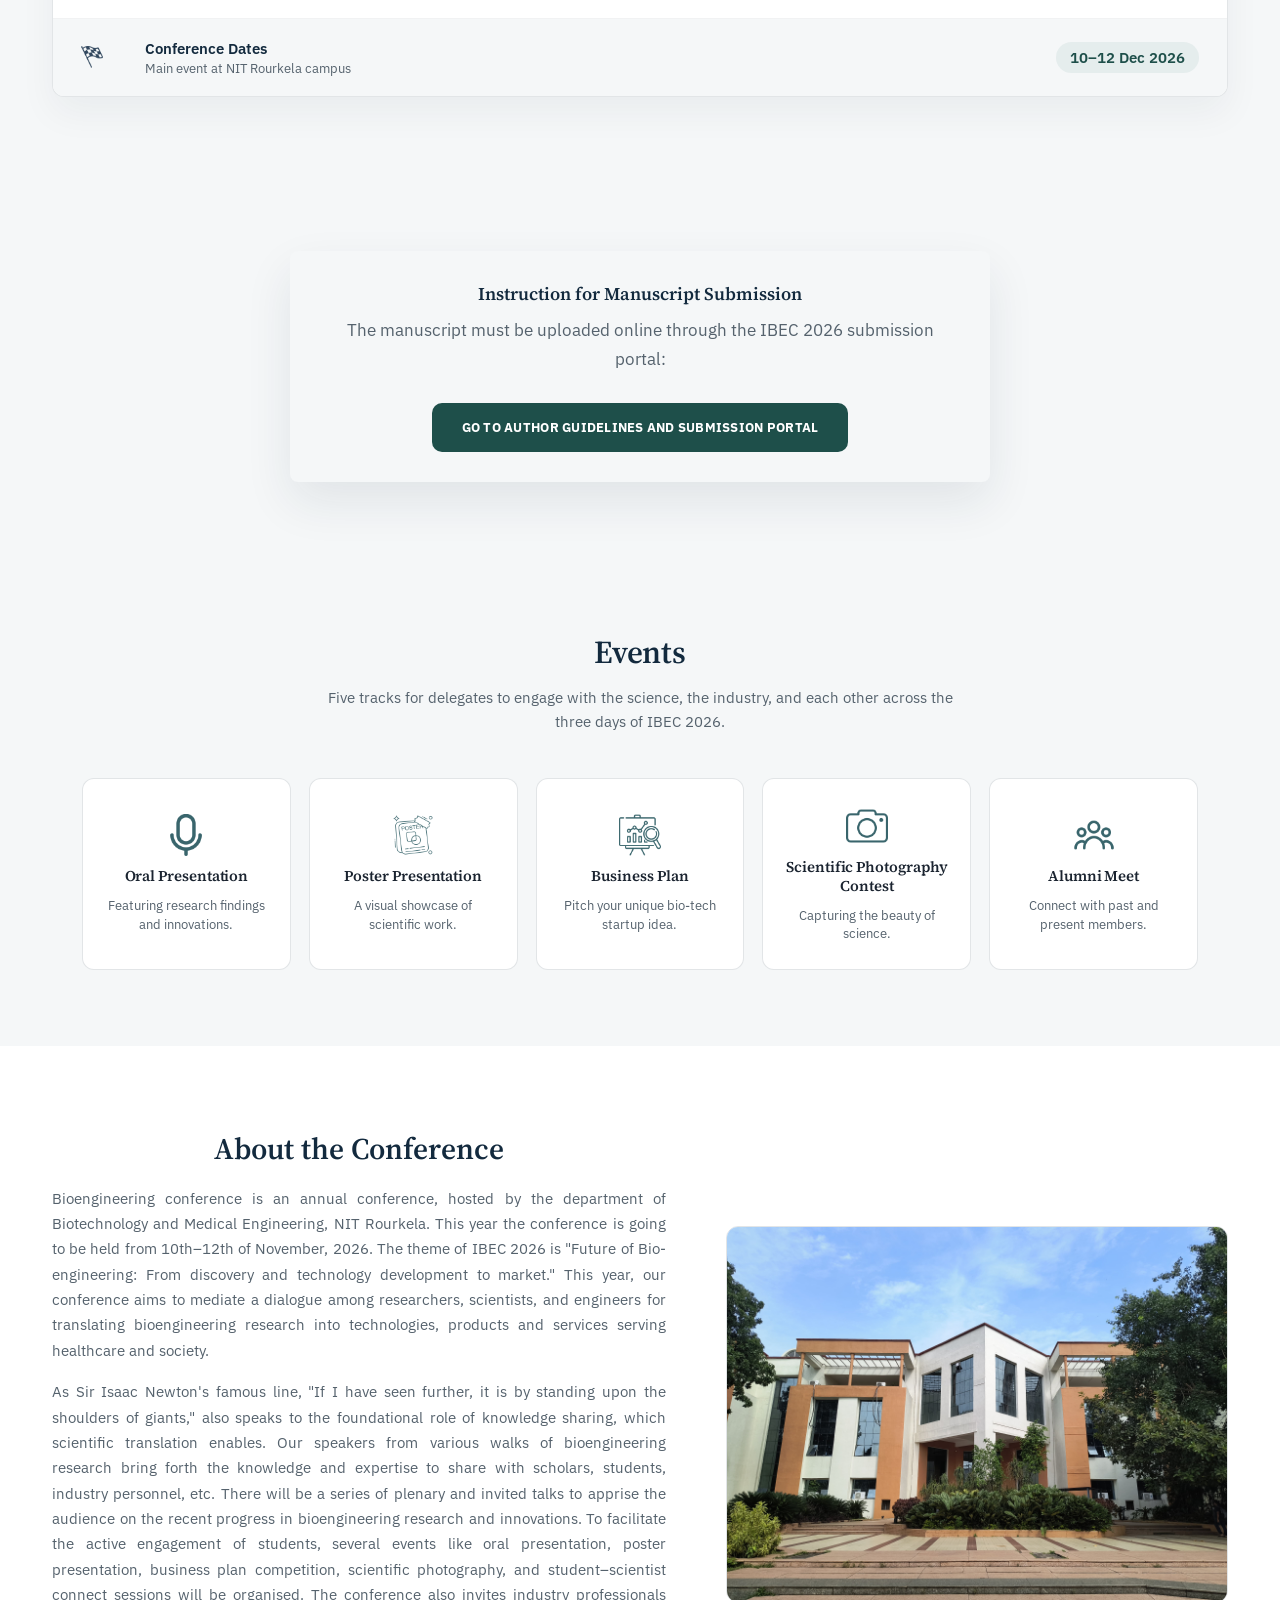
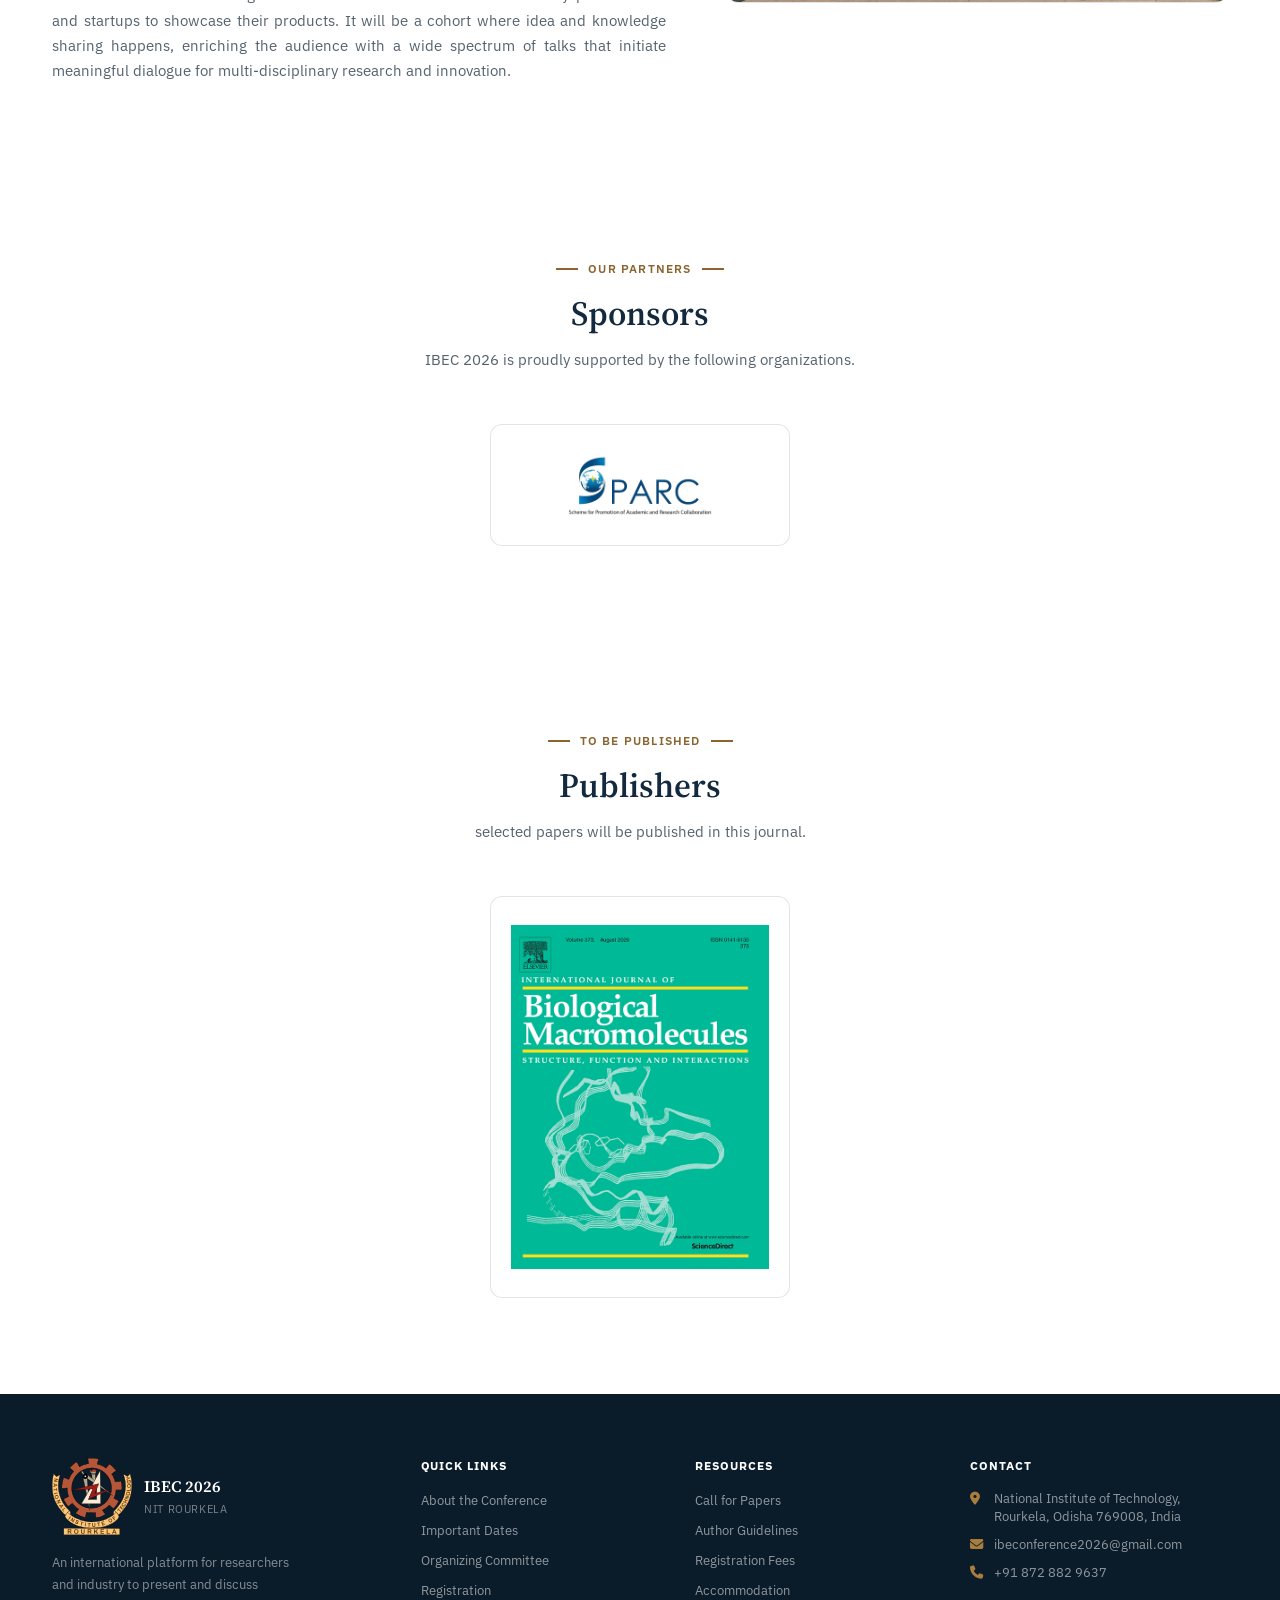
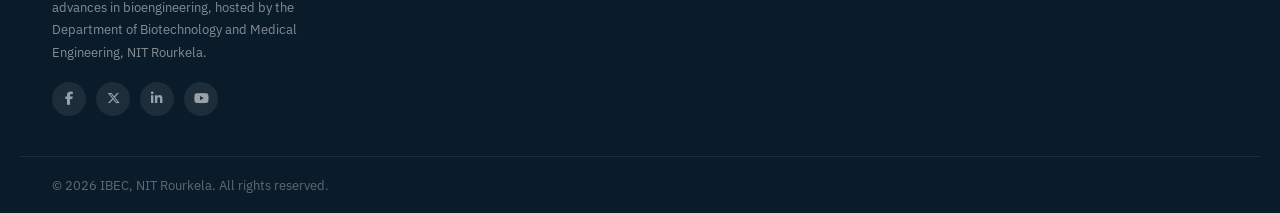
==== commit 6d627dc2: "19th august changes evening" ====
--- a/index.html
+++ b/index.html
@@ -29,13 +29,13 @@
     <ul class="primaryNav">
       <li><a href="./" class="active">Home</a></li>
       <li><a href="about.html">About</a></li>
-      <li><a href="keynotes.html">Keynote Speakers</a></li>
+      <li><a href="keynotes.html">Speakers</a></li>
       <li class="hasDropdown">
         <a href="#">Committee <i class="fa-solid fa-chevron-down"></i></a>
         <ul class="dropdownMenu">
           <li><a href="comittee.html">Organizing Committee</a></li>
-          <li><a href="advisorycommittee.html">Advisory Committee</a></li>
-          <li><a href="internationalcommittee.html">International Committee</a></li>
+          <li><a href="advisorycommittee.html">National Advisory Committee</a></li>
+          <li><a href="internationalcommittee.html">International Advisory Committee</a></li>
         </ul>
       </li>
       <li class="hasDropdown">
@@ -77,13 +77,13 @@
     <ul>
       <li><a href="./">Home</a></li>
       <li><a href="about.html">About</a></li>
-      <li><a href="keynotes.html">Keynote Speakers</a></li>
+      <li><a href="keynotes.html">Speakers</a></li>
       <li class="hasSubmenu">
         <button class="mobileSubToggle">Committee <i class="fa-solid fa-chevron-down"></i></button>
         <ul class="mobileSubmenu">
           <li><a href="comittee.html">Organizing Committee</a></li>
-          <li><a href="advisorycommittee.html">Advisory Committee</a></li>
-          <li><a href="internationalcommittee.html">International Committee</a></li>
+          <li><a href="advisorycommittee.html">National Advisory Committee</a></li>
+          <li><a href="internationalcommittee.html">International Advisory Committee</a></li>
         </ul>
       </li>
       <li class="hasSubmenu">
--- a/style.css
+++ b/style.css
@@ -1322,4 +1322,68 @@
     .instructionCard { padding: 26px 22px; }
     .templateRow { flex-direction: column; align-items: flex-start; gap: 14px; }
     .templateLink { width: 100%; justify-content: center; }
-  }+  }
+
+
+        /* =========================================================
+           ADVISORY LOADING BAR
+           ========================================================= */
+
+        .advisoryLoading {
+            width: 100%;
+            padding: 35px 0;
+            text-align: center;
+        }
+
+
+        .advisoryLoadingText {
+            font-size: 12px;
+            color: var(--ink-soft);
+            margin-bottom: 12px;
+        }
+
+
+        .advisoryLoadingBar {
+            width: 100%;
+            height: 4px;
+            background: var(--line-soft);
+            border-radius: 10px;
+            overflow: hidden;
+            position: relative;
+        }
+
+
+        .advisoryLoadingBar::before {
+            content: "";
+            position: absolute;
+            top: 0;
+            left: -35%;
+            width: 35%;
+            height: 100%;
+            background: var(--teal-deep);
+            border-radius: 10px;
+
+            animation:
+                advisoryLoading 1.2s
+                ease-in-out infinite;
+        }
+
+
+        @keyframes advisoryLoading {
+
+            0% {
+                left: -35%;
+            }
+
+            50% {
+                left: 50%;
+                width: 45%;
+            }
+
+            100% {
+                left: 100%;
+                width: 35%;
+            }
+
+        }
+
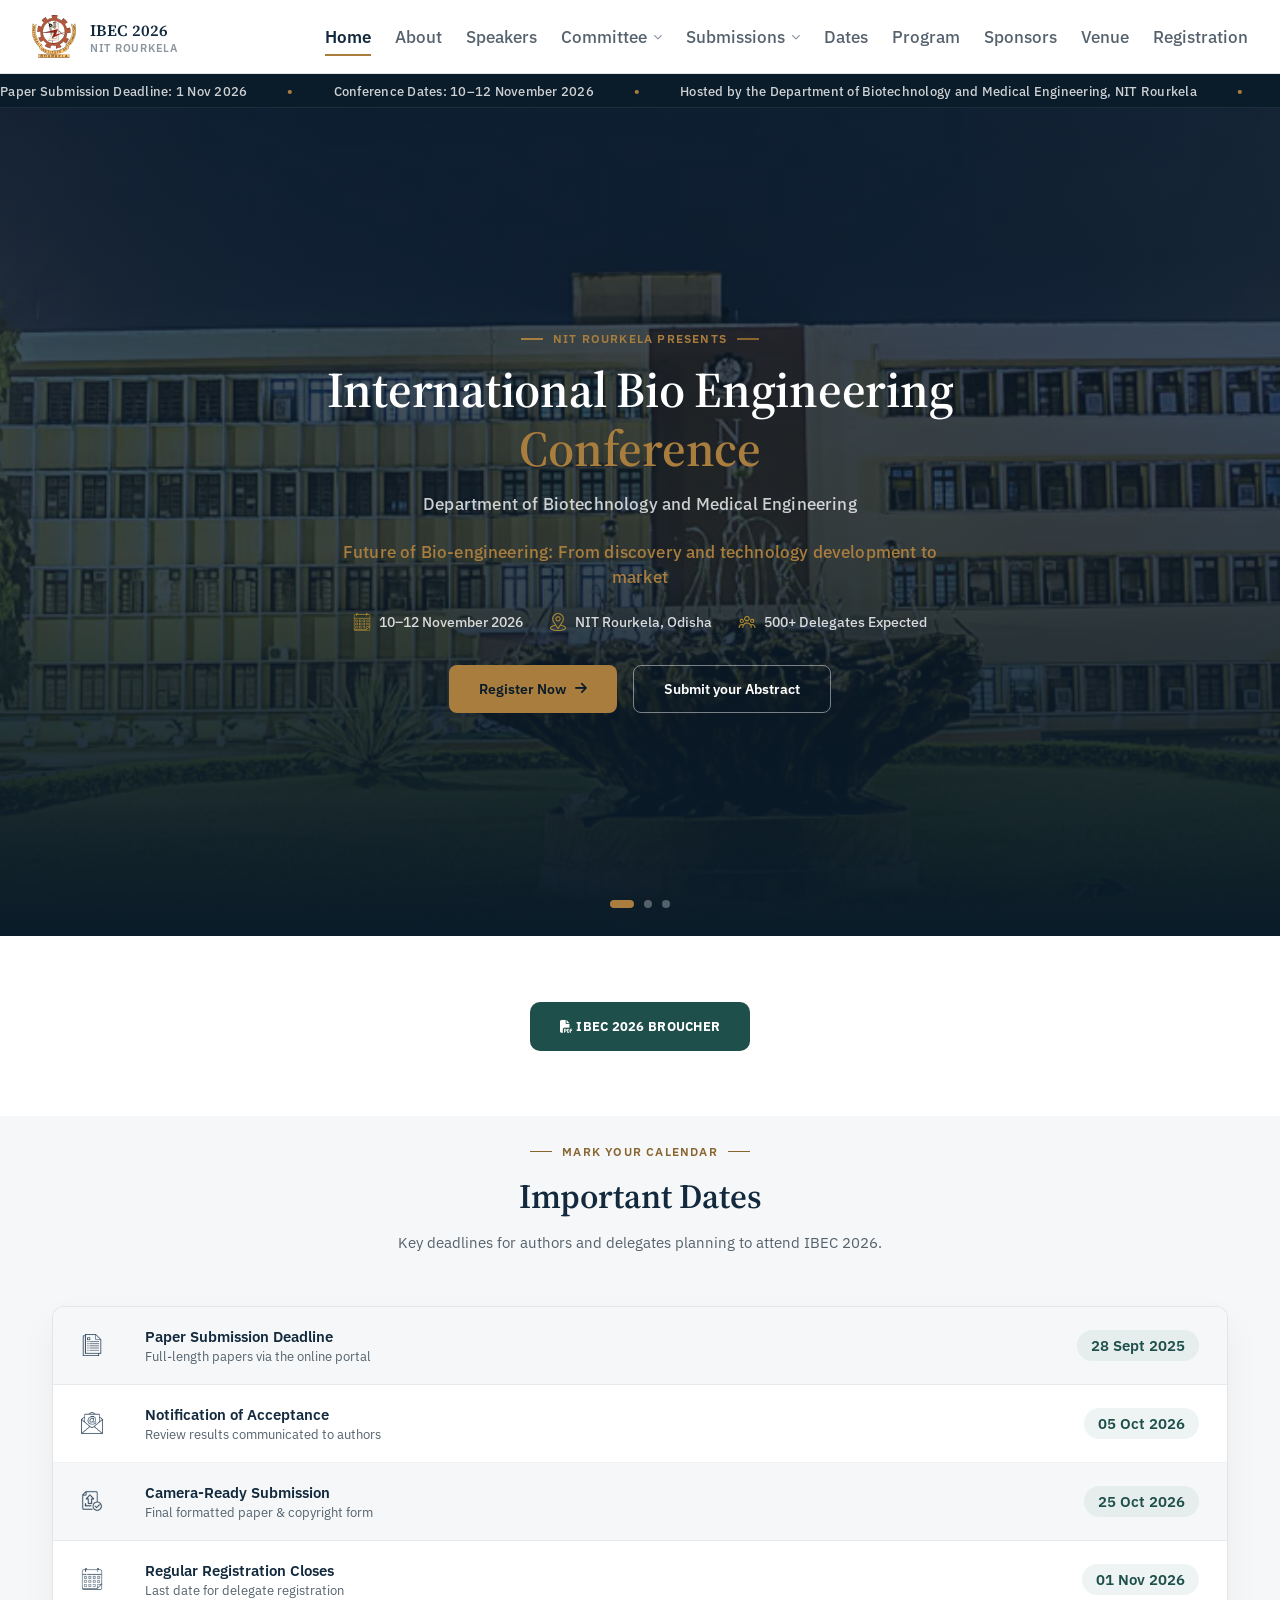
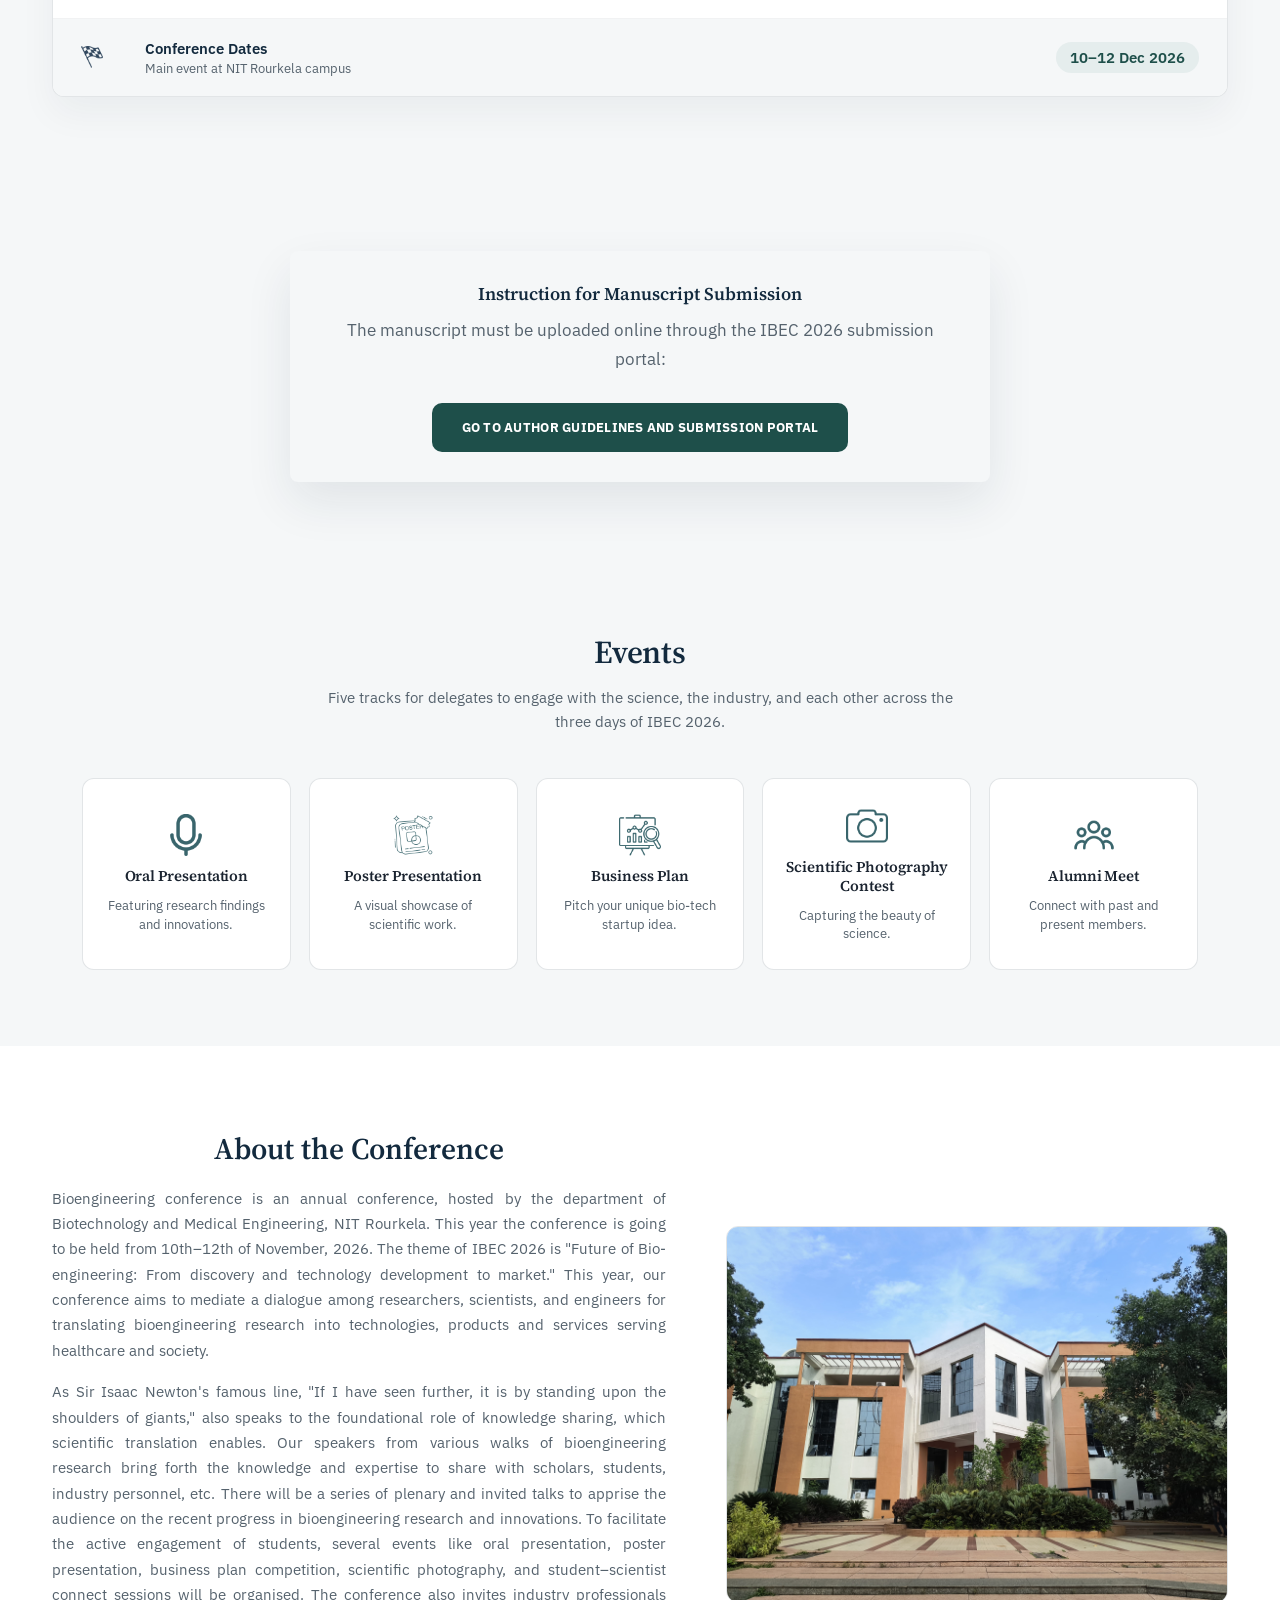
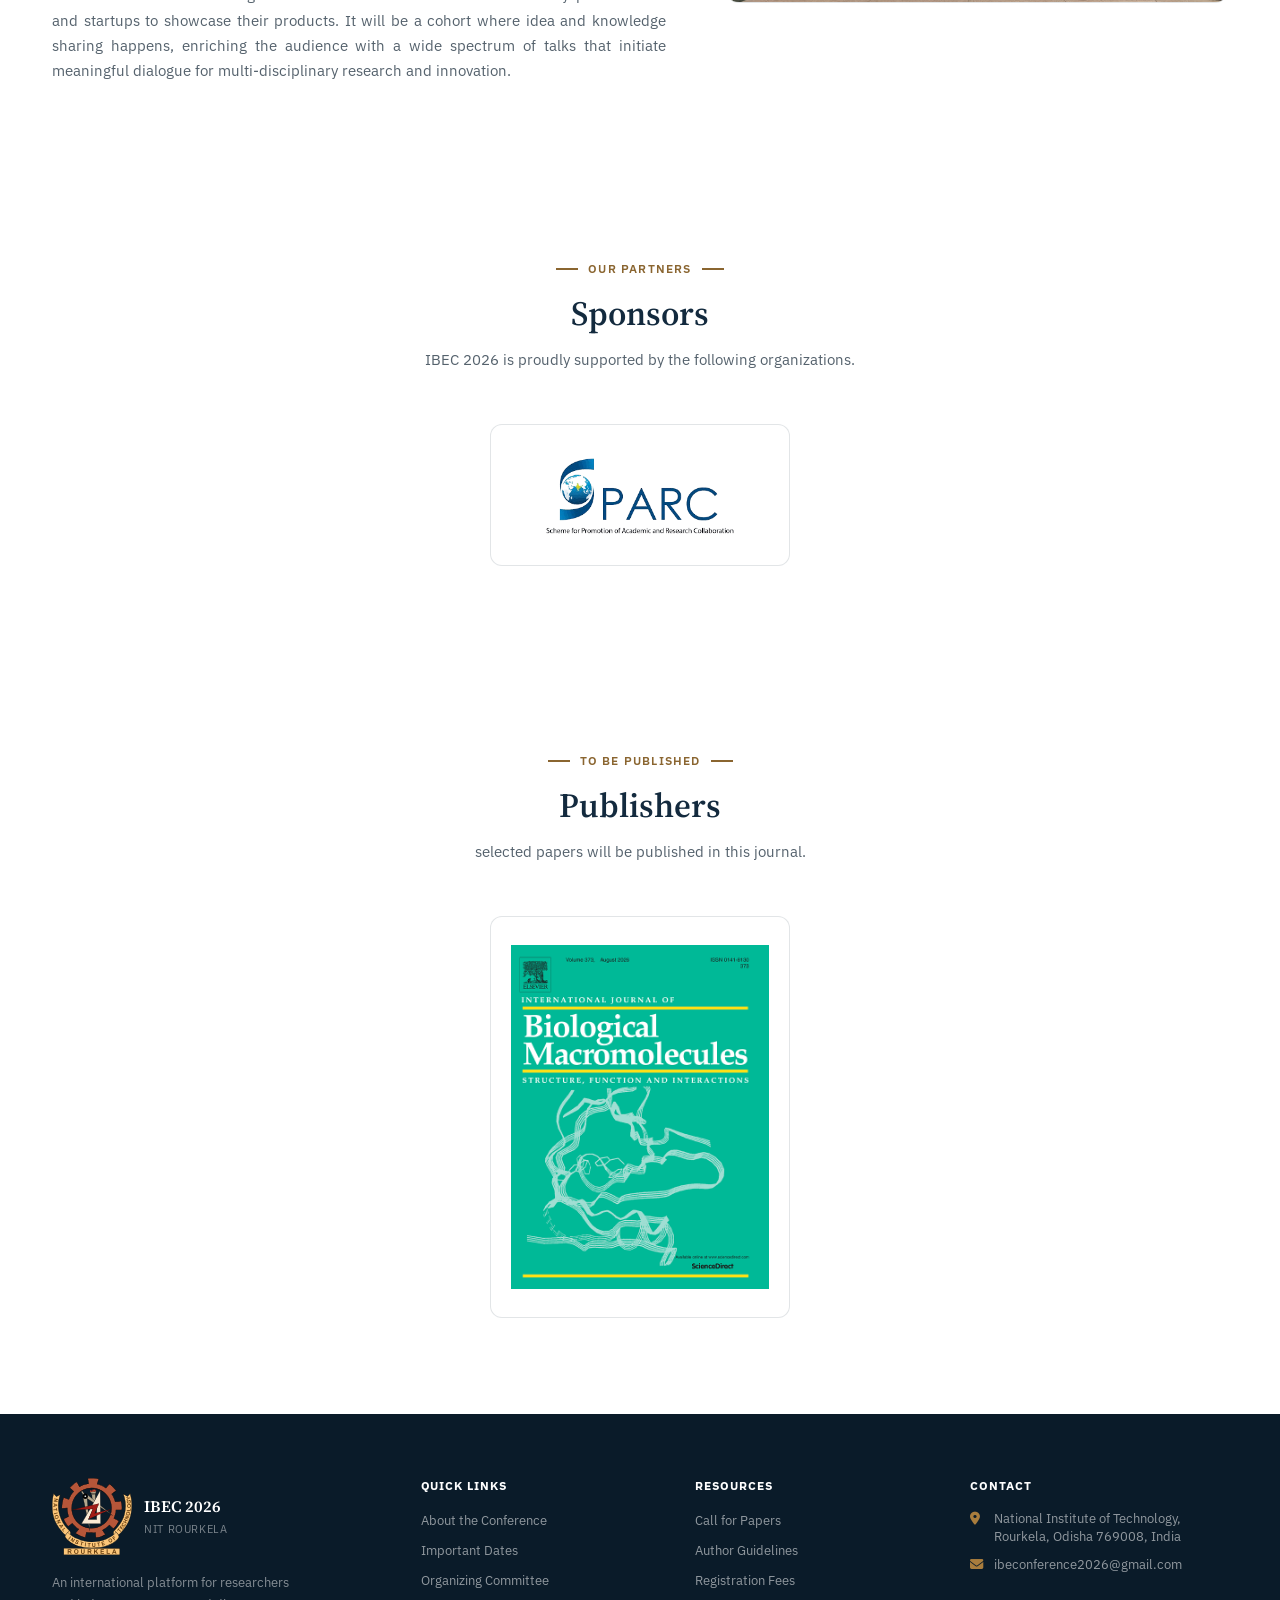
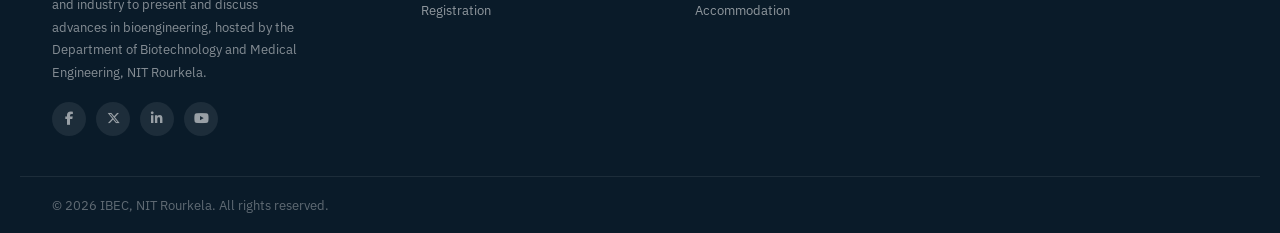
==== commit 93a29373: "minor changes" ====
--- a/index.html
+++ b/index.html
@@ -4,6 +4,7 @@
 <meta charset="UTF-8">
 <meta name="viewport" content="width=device-width, initial-scale=1.0">
 <title>IBEC 2026 — International Conference on Bioengineering | NIT Rourkela</title>
+<link rel="icon" type="image/png" href="assets/logos/Logo.svg">
 <link rel="stylesheet" href="https://cdnjs.cloudflare.com/ajax/libs/font-awesome/6.5.1/css/all.min.css">
 <link rel="preconnect" href="https://fonts.googleapis.com">
 <link rel="preconnect" href="https://fonts.gstatic.com" crossorigin>
@@ -118,7 +119,7 @@
   <div class="heroInner">
     <span class="eyebrow">NIT Rourkela Presents</span>
 
-    <h1>International Conference on <em>Bio Engineering</em></h1>
+    <h1>International Bio Engineering <em>Conference</em></h1>
     <h2>Department of Biotechnology and Medical Engineering </h2>
       <div class="theme_title" style="color: var(--bronze);">Future of Bio-engineering: From discovery and technology development to market</div>
     <div class="heroMeta">
@@ -292,7 +293,7 @@
 
     <div class="sponsorsGrid">
       <div class="sponsorCard">
-        <div class="sponsorLogo"><img src="assets/logos/sparc.png" alt="Sponsor 1"></div>
+        <a href="https://sparc.iitkgp.ac.in/" class="sponsorLogo"><img src="assets/logos/sparc.png" alt="Sponsor 1"></a>
         <!-- <b>SPARC</b> -->
       </div>
     </div>
@@ -446,7 +447,7 @@
       <ul class="footerContact">
         <li><i class="fa-solid fa-location-dot"></i> National Institute of Technology, Rourkela, Odisha 769008, India</li>
         <li><i class="fa-solid fa-envelope"></i> ibeconference2026@gmail.com</li>
-        <li><i class="fa-solid fa-phone"></i> +91 872 882 9637</li>
+         
       </ul>
     </div>
 
--- a/style.css
+++ b/style.css
@@ -605,7 +605,7 @@
     border-color: rgba(44,110,103,0.3);
   }
   .sponsorLogo {
-    height: 64px; width: 100%;
+    height: 84px; width: 100%;
     display: flex; align-items: center; justify-content: center;
   }
   .sponsorLogo img {
@@ -637,7 +637,12 @@
     text-align: center;
     transition: transform 0.2s ease, box-shadow 0.2s ease, border-color 0.2s ease, background 0.2s ease;
   }
- 
+ .publishersCard:hover {
+    background: var(--paper);
+    transform: translateY(-4px);
+    box-shadow: 0 16px 32px rgba(19,42,61,0.08);
+    border-color: rgba(44,110,103,0.3);
+  }
   @media (max-width: 900px) { .sponsorsGrid { grid-template-columns: repeat(3, 1fr); } }
   @media (max-width: 620px) { .sponsorsGrid { grid-template-columns: repeat(2, 1fr); } }
  
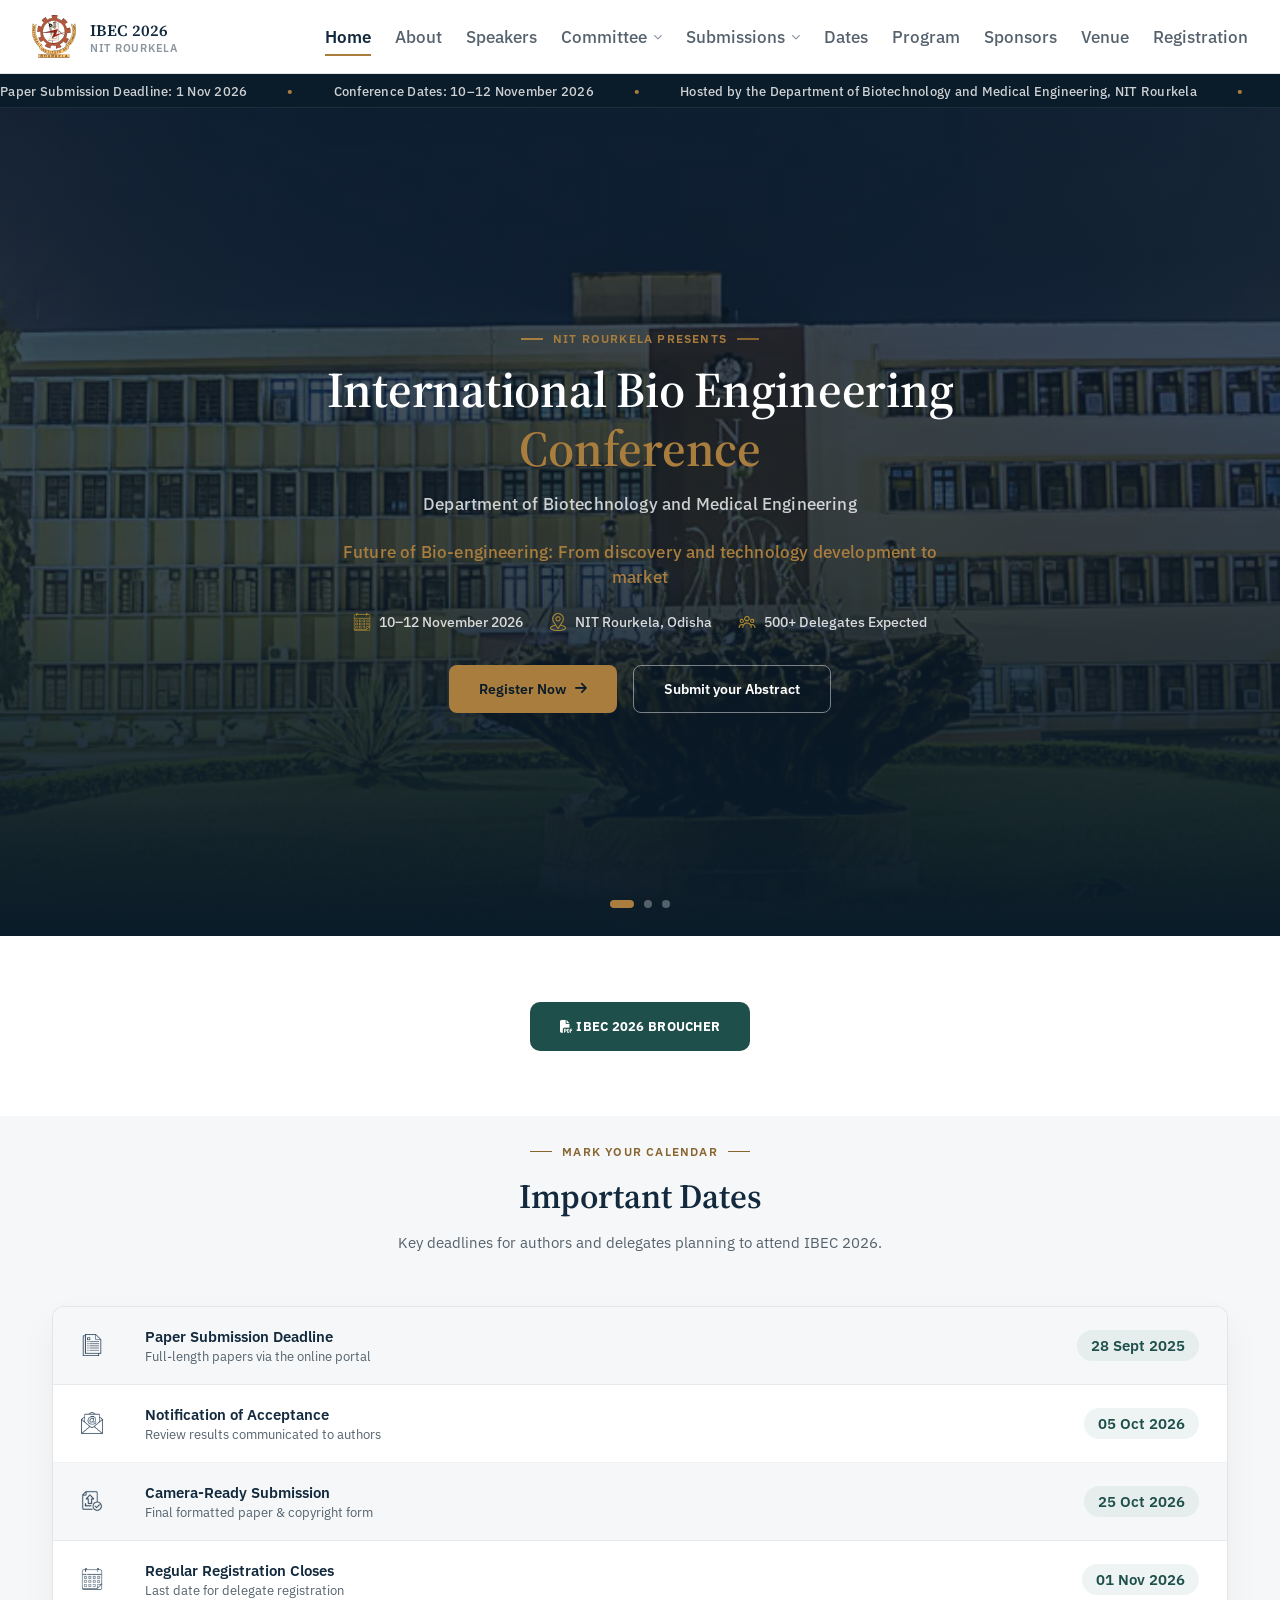
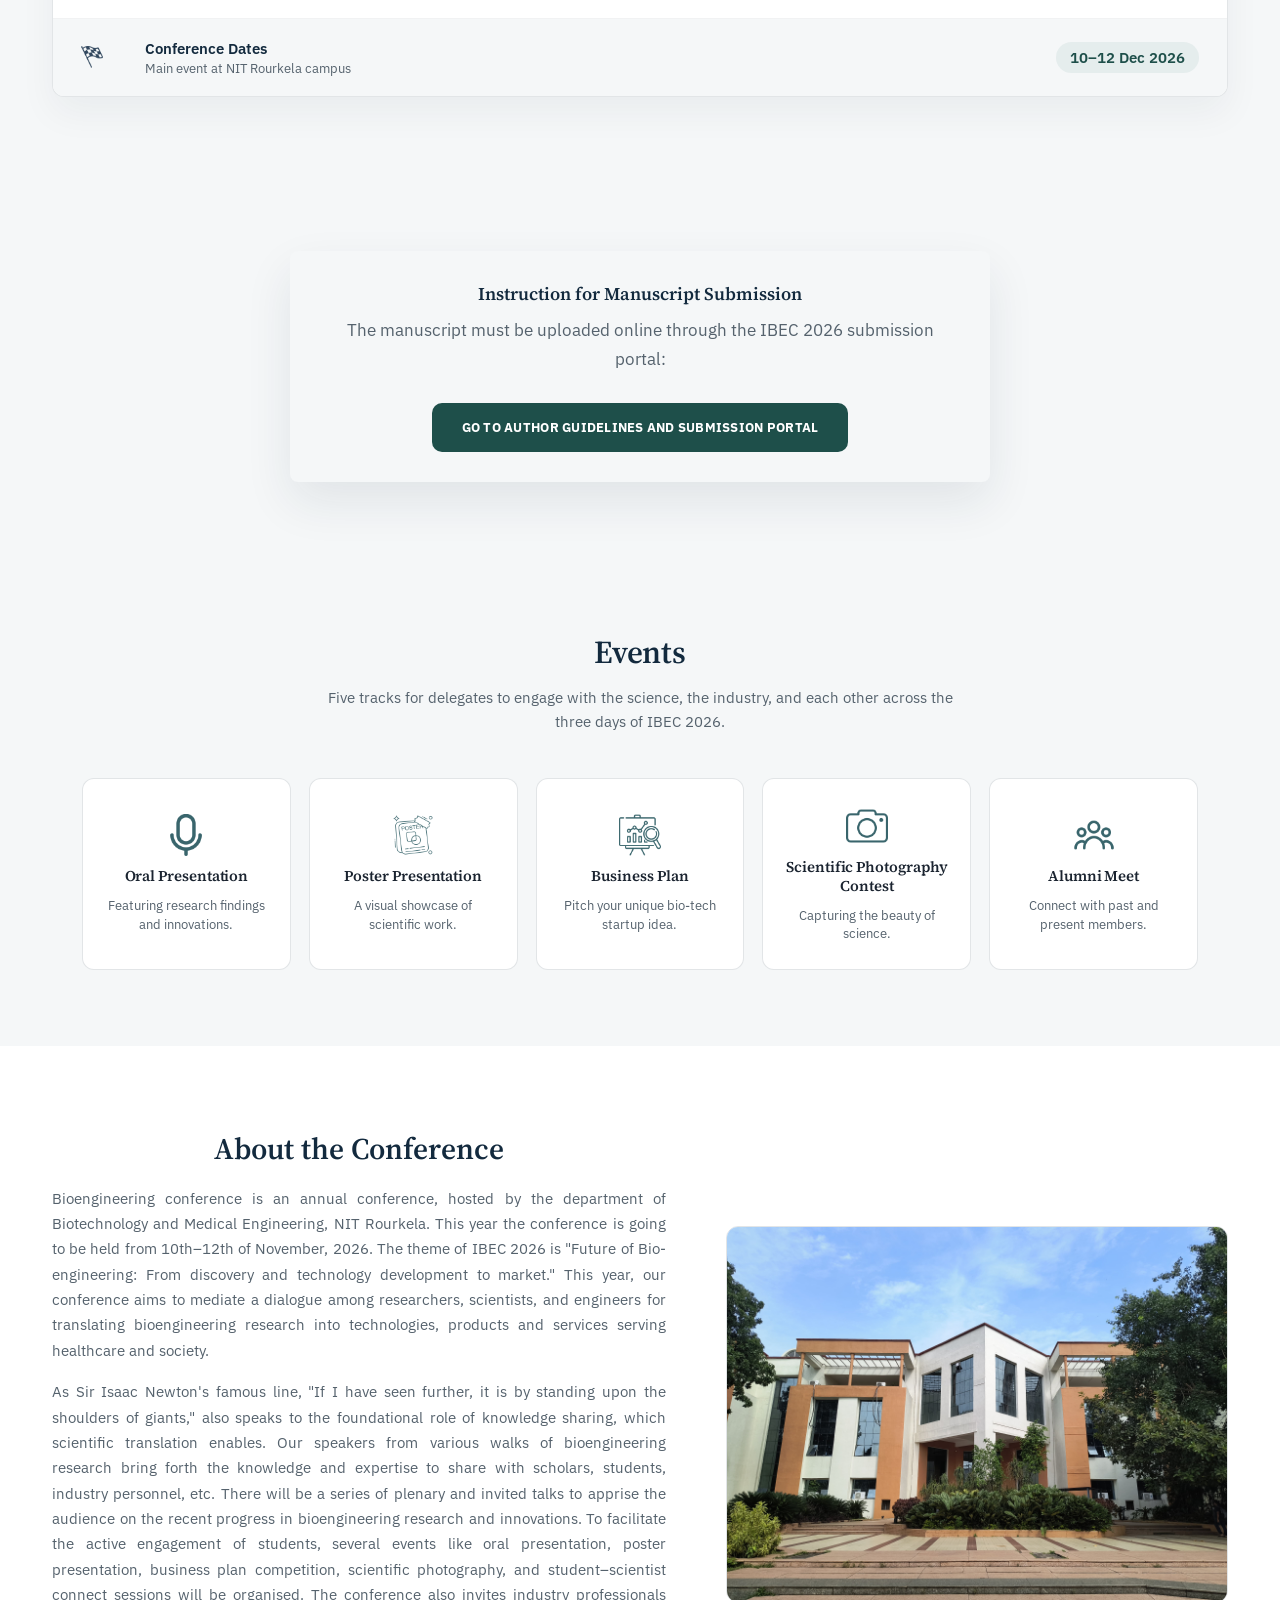
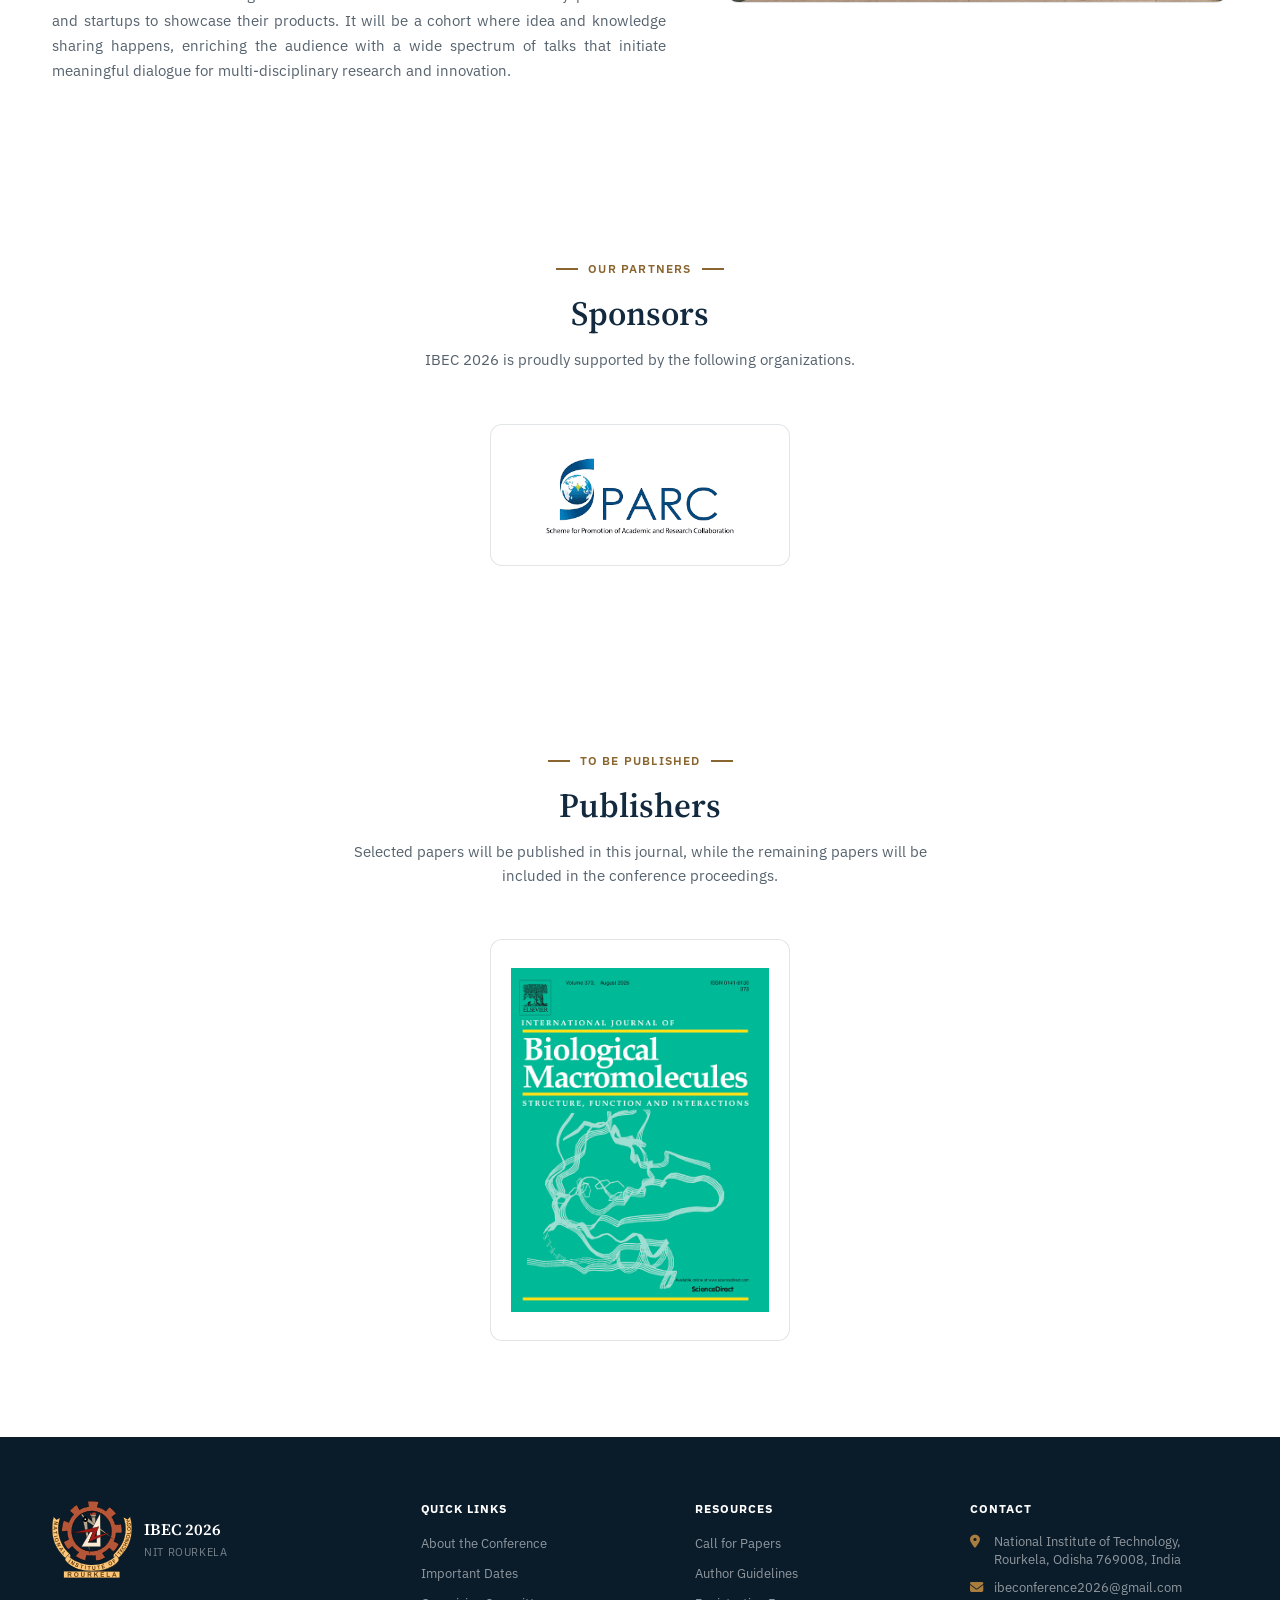
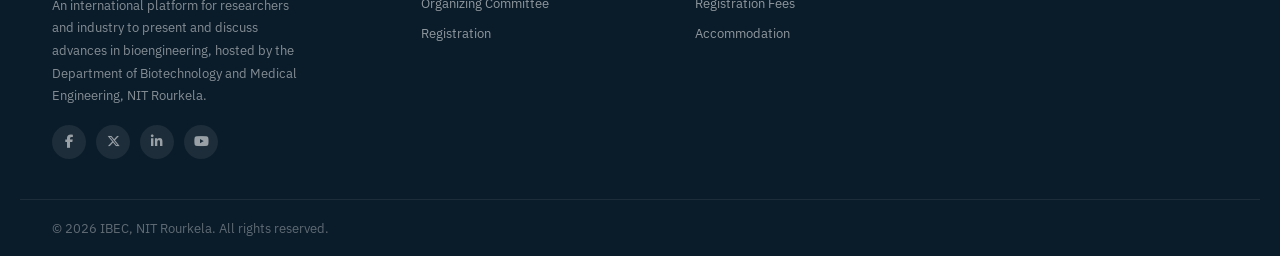
==== commit 86acbca8: "20th august" ====
--- a/index.html
+++ b/index.html
@@ -310,7 +310,8 @@
     <div class="sectionHead">
       <span class="eyebrow" style="justify-content:center;">To be Published </span>
       <h2>Publishers</h2>
-      <p>selected papers will be published  in this journal.</p>
+      <p>Selected papers will be published in this journal,
+      while the remaining papers will be included in the conference proceedings.</p>
     </div>
 
     <div class="sponsorsGrid">
